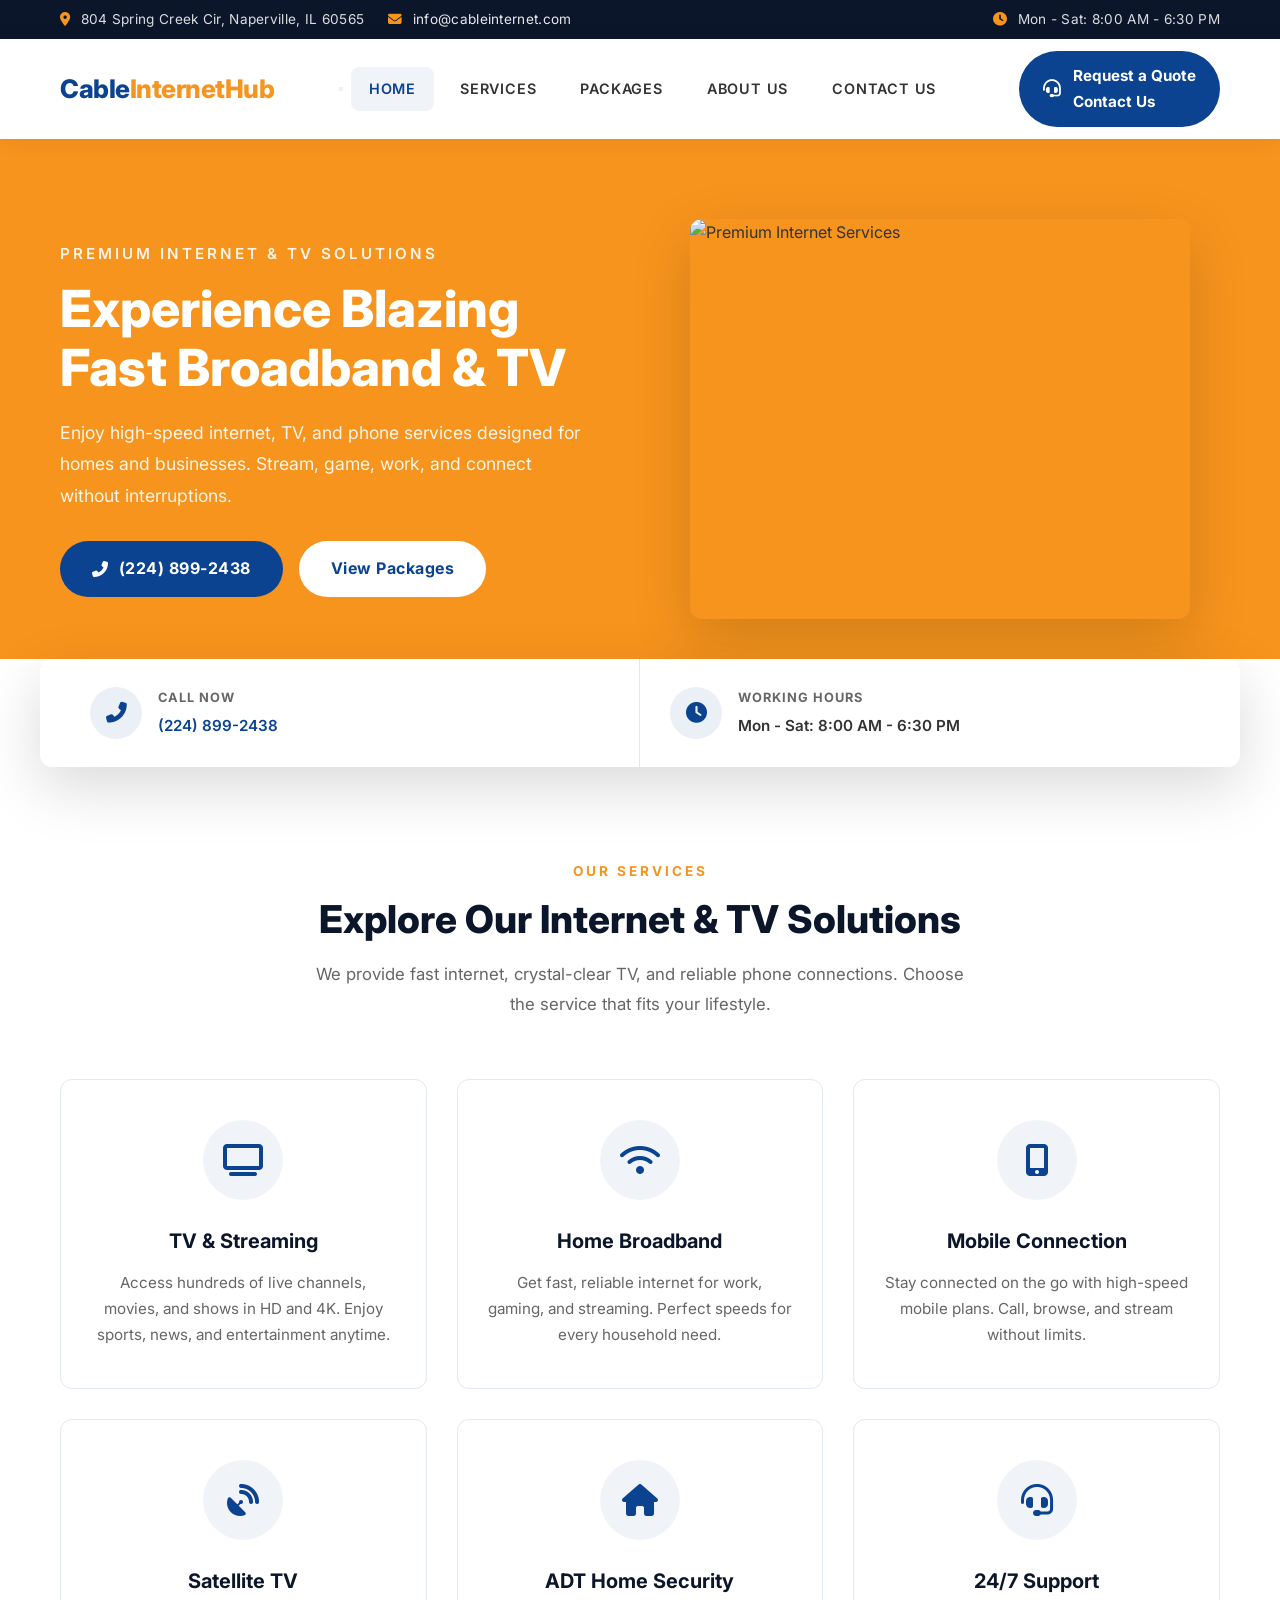
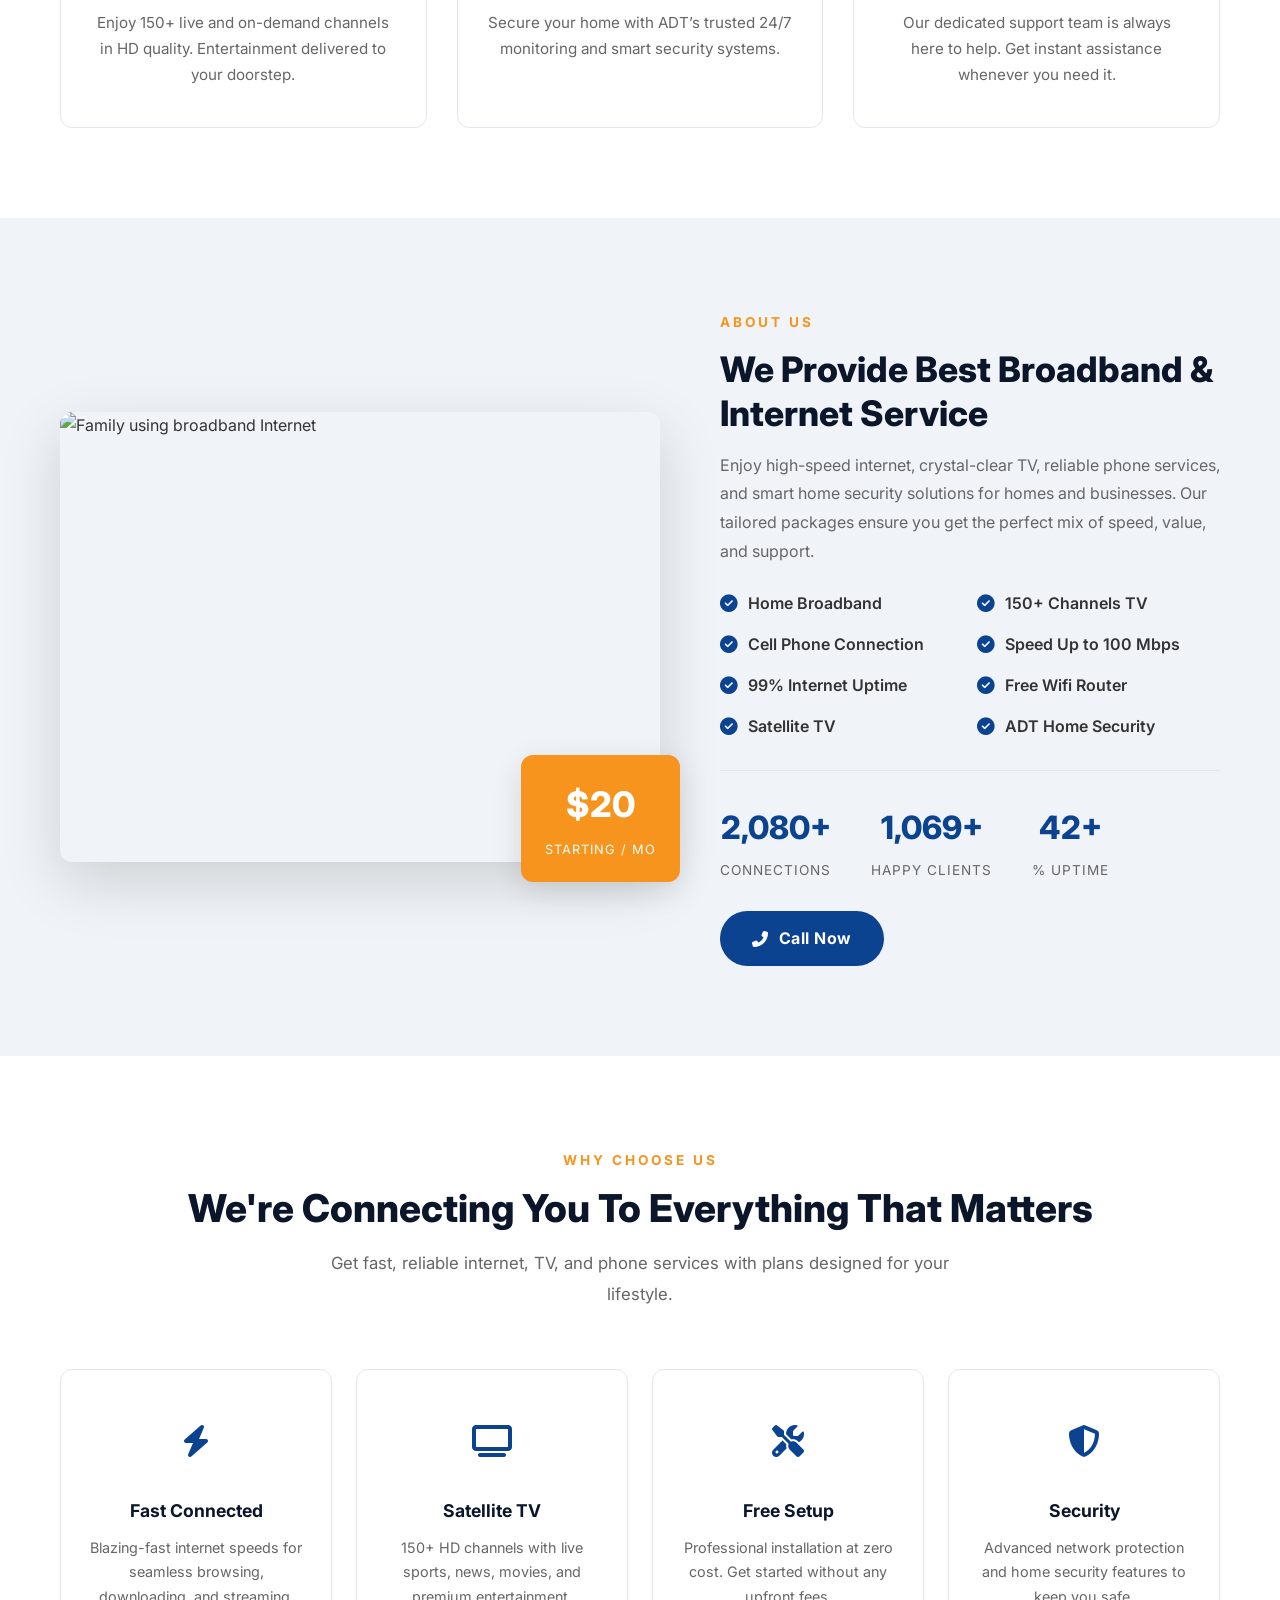
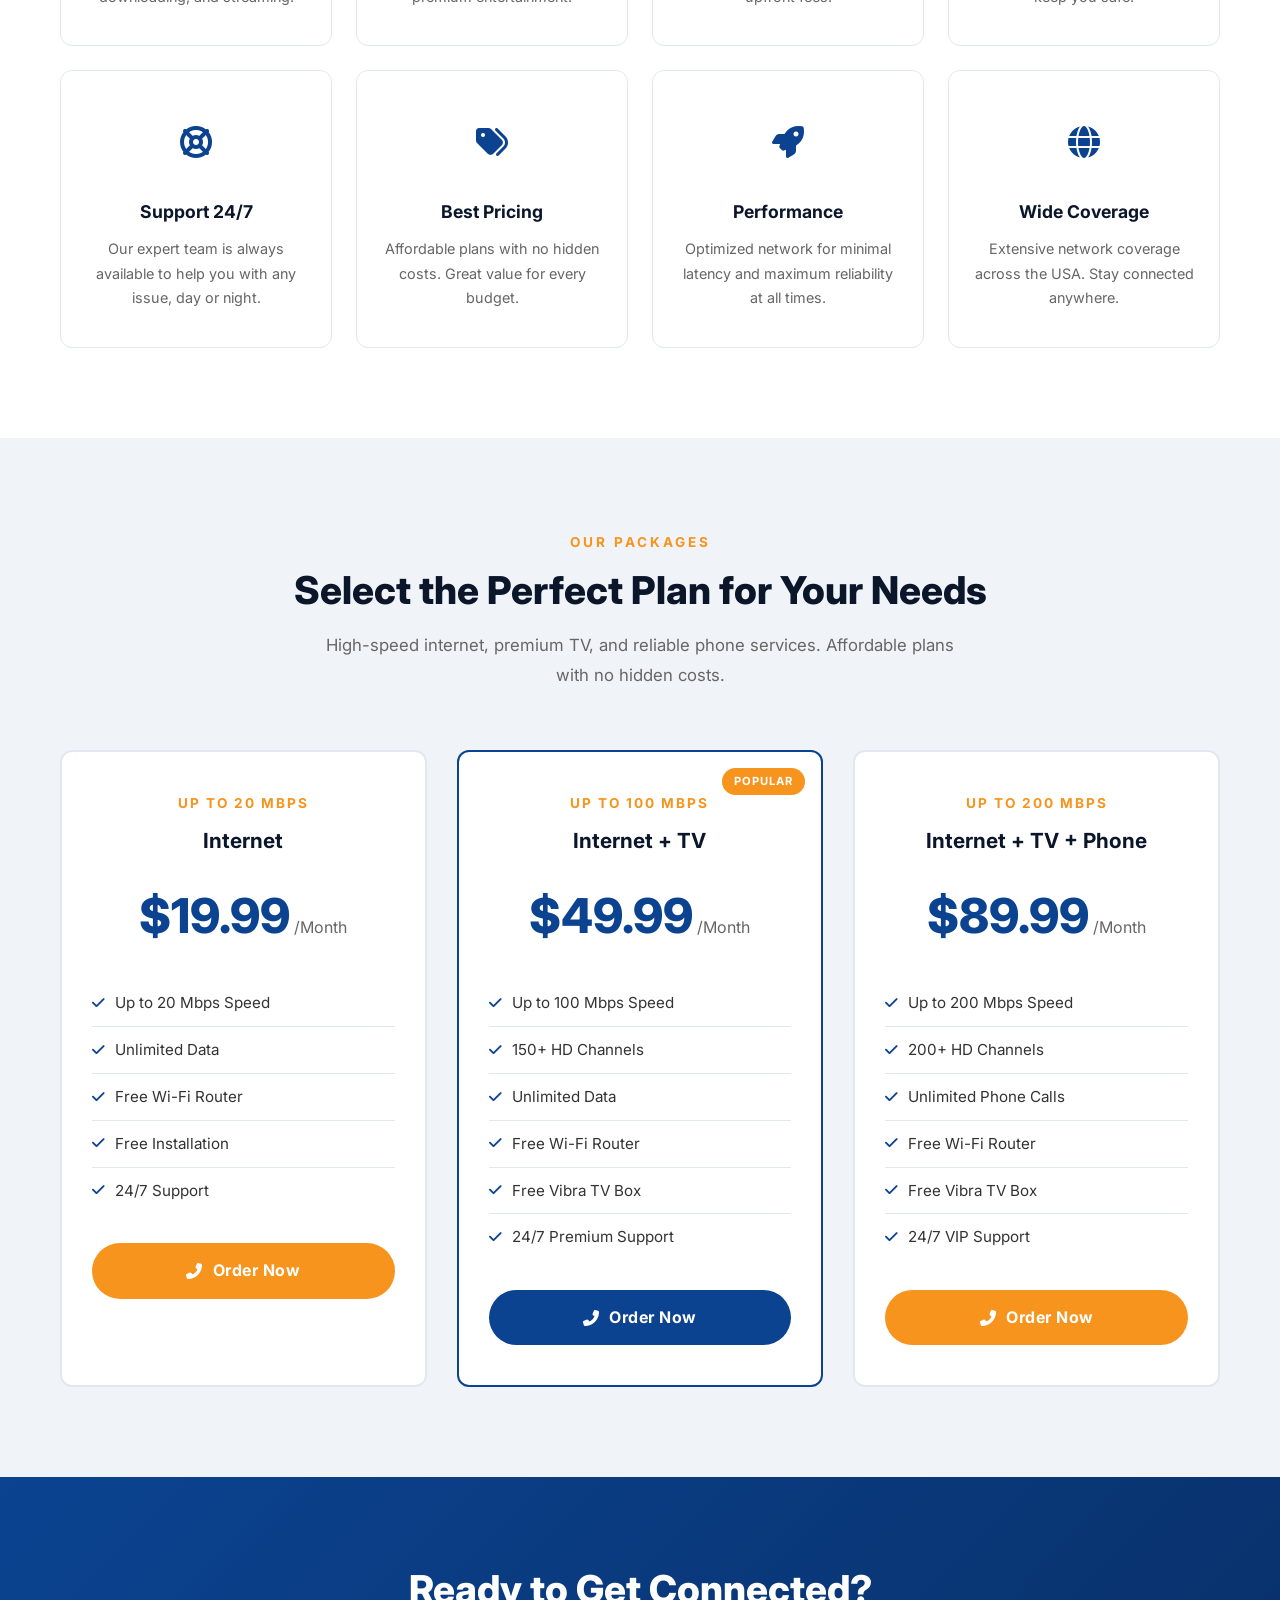
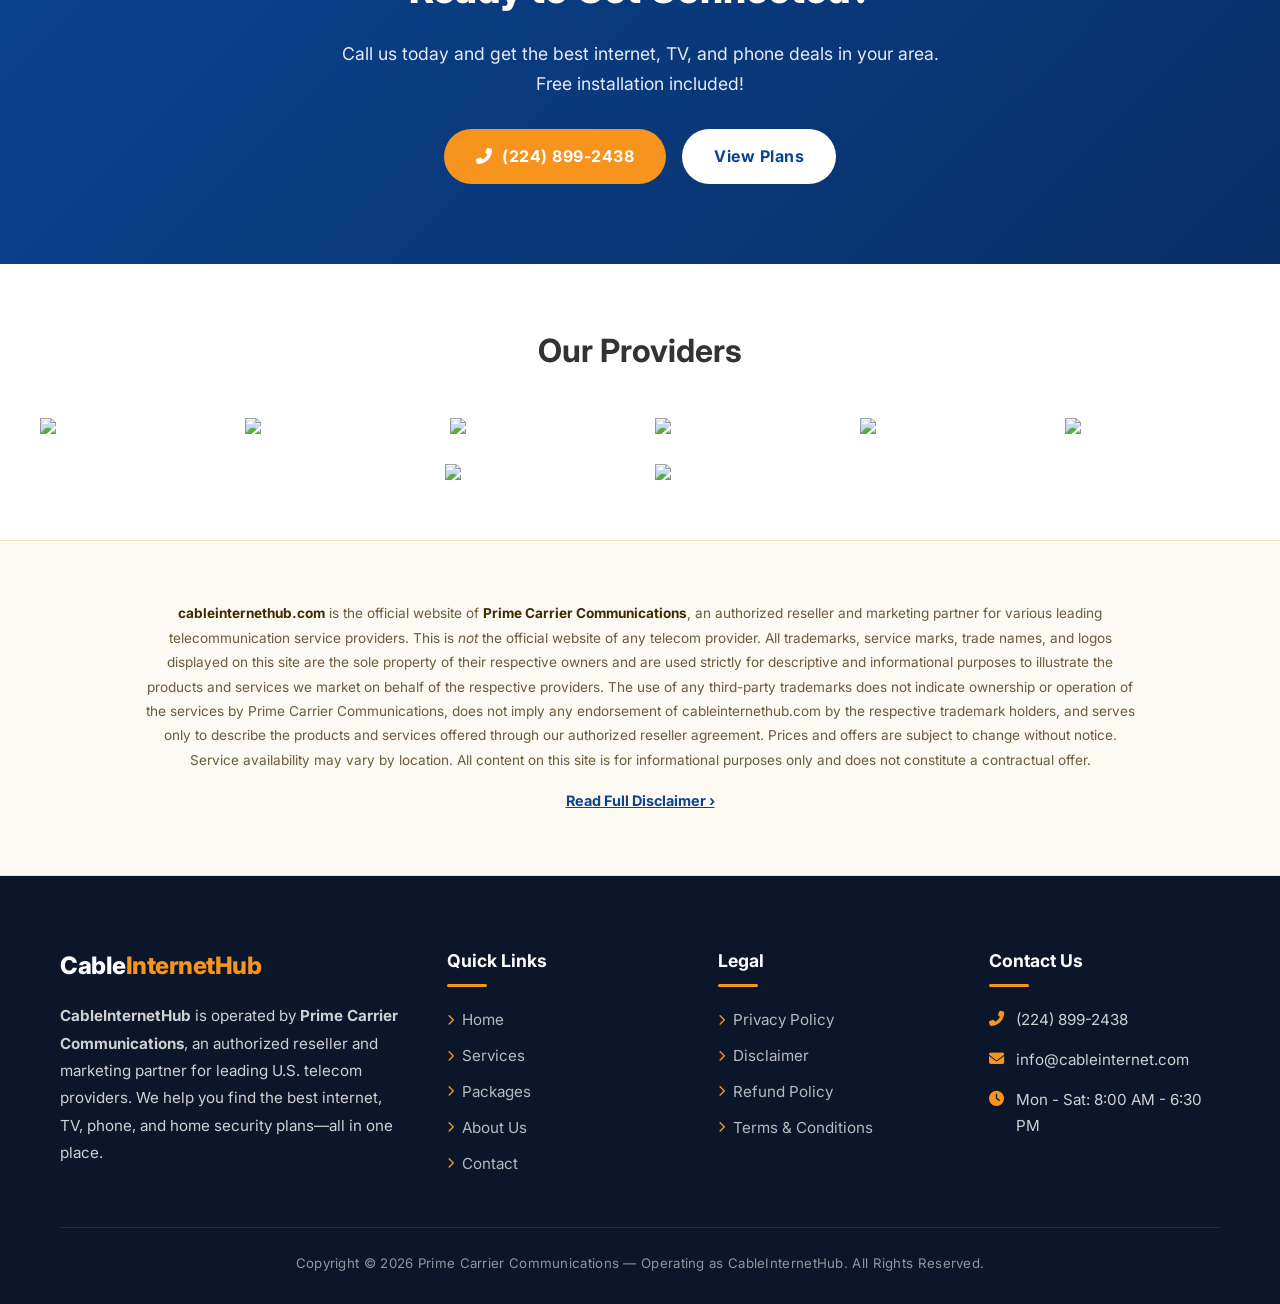
==== index.html @ d8268ae3 "fix: Corrected "Primar Carrier Communications" to "Prime Carrier Communications" throughout the page" ====
<!DOCTYPE html>
<html lang="en">

<head>
    <meta charset="UTF-8">
    <meta name="viewport" content="width=device-width, initial-scale=1.0">
    <title>CableInternetHub | High-Speed Internet, TV & Phone Services</title>
    <meta name="description"
        content="Get premium high-speed internet, crystal-clear TV, and reliable phone services for homes and businesses. Plans starting at $19.99/mo.">
    <link rel="icon" href="https://cableinternetonline.com/wp-content/uploads/2025/08/cropped-site-icon-32x32.png"
        sizes="32x32">
    <link rel="preconnect" href="https://fonts.googleapis.com">
    <link rel="preconnect" href="https://fonts.gstatic.com" crossorigin>
    <link href="https://fonts.googleapis.com/css2?family=Inter:wght@400;500;600;700;800&display=swap" rel="stylesheet">
    <link rel="stylesheet" href="https://cdnjs.cloudflare.com/ajax/libs/font-awesome/6.5.1/css/all.min.css">
    <link rel="stylesheet" href="style.css">
</head>

<body>

    <!-- TOP BAR -->
    <div class="top-bar">
        <div class="container">
            <div class="top-bar-left">
                <span><i class="fas fa-map-marker-alt"></i> 804 Spring Creek Cir, Naperville, IL 60565</span>
                <a href="mailto:info@cableinternet.com"><i class="fas fa-envelope"></i>
                    info@cableinternet.com</a>
            </div>
            <div class="top-bar-right">
                <span><i class="fas fa-clock"></i> Mon - Sat: 8:00 AM - 6:30 PM</span>
            </div>
        </div>
    </div>

    <!-- HEADER -->
    <header class="header" id="top">
        <div class="container">
            <a href="index.html" class="logo">
                Cable<span>InternetHub</span>
            </a>
            <nav class="nav-menu" id="navMenu">
                <button class="nav-close" aria-label="Close menu"></button>
                <a href="index.html" class="active">Home</a>
                <a href="#services">Services</a>
                <a href="#packages">Packages</a>
                <a href="#about">About Us</a>
                <a href="#get-connected">Contact Us</a>
            </nav>
            <a href="index.html#get-connected" class="header-cta">
                <i class="fas fa-headset"></i>
                <span>Request a Quote<br><strong>Contact Us</strong></span>
            </a>
            <button class="hamburger" aria-label="Open menu"><i class="fas fa-bars"></i></button>
        </div>
    </header>

    <!-- HERO SECTION -->
    <section class="hero">
        <div class="hero-slides">
            <div class="hero-slide"
                style="background-image: url('https://images.unsplash.com/photo-1544197150-b99a580bb7a8?q=80&w=2070&auto=format&fit=crop');">
            </div>
            <div class="hero-slide"
                style="background-image: url('https://images.unsplash.com/photo-1593339657370-262cd99a1be8?q=80&w=2032&auto=format&fit=crop');">
            </div>
            <div class="hero-slide"
                style="background-image: url('https://images.unsplash.com/photo-1451187580459-43490279c0fa?q=80&w=2072&auto=format&fit=crop');">
            </div>
        </div>
        <div class="hero-overlay"></div>
        <div class="container">
            <div class="hero-content">
                <h5>Premium Internet & TV Solutions</h5>
                <h1>Experience Blazing Fast Broadband & TV</h1>
                <p>Enjoy high-speed internet, TV, and phone services designed for homes and businesses. Stream, game,
                    work, and connect without interruptions.</p>
                <div style="display: flex; gap: 16px; flex-wrap: wrap;">
                    <a href="tel:+1-224-899-2438" class="btn btn-primary"><i class="fas fa-phone-alt"></i>
                        (224) 899-2438</a>
                    <a href="#packages" class="btn btn-white">View Packages</a>
                </div>
            </div>
            <div class="hero-image">
                <img src="https://www.ibef.org/assets/images/Telecom-Industry-2.jpg" alt="Premium Internet Services"
                    width="500" height="400" loading="eager">
            </div>
        </div>
    </section>

    <!-- INFO BAR -->
    <section class="info-bar" id="contact">
        <div class="container">
            <div class="info-item fade-up">
                <div class="info-icon"><i class="fas fa-phone-alt"></i></div>
                <div class="info-text">
                    <h4>Call Now</h4>
                    <p><a href="tel:+1-224-899-2438">(224) 899-2438</a></p>
                </div>
            </div>
            <div class="info-item fade-up">
                <div class="info-icon"><i class="fas fa-clock"></i></div>
                <div class="info-text">
                    <h4>Working Hours</h4>
                    <p>Mon - Sat: 8:00 AM - 6:30 PM</p>
                </div>
            </div>
            <!-- <div class="info-item fade-up">
                <div class="info-icon"><i class="fas fa-envelope"></i></div>
                <div class="info-text">
                    <h4>Email Us</h4>
                    <p><a href="mailto:info@cableinternet.com">info@cableinternet.com</a></p>
                </div>
            </div> -->

        </div>
    </section>

    <!-- SERVICES -->
    <section class="section" id="services">
        <div class="container">
            <div class="section-header fade-up">
                <span class="section-label">Our Services</span>
                <h2 class="section-title">Explore Our Internet & TV Solutions</h2>
                <p class="section-desc">We provide fast internet, crystal-clear TV, and reliable phone connections.
                    Choose the service that fits your lifestyle.</p>
            </div>
            <div class="services-grid">
                <div class="service-card fade-up">
                    <div class="service-icon"><i class="fas fa-tv"></i></div>
                    <h3>TV & Streaming</h3>
                    <p>Access hundreds of live channels, movies, and shows in HD and 4K. Enjoy sports, news, and
                        entertainment anytime.</p>
                </div>
                <div class="service-card fade-up">
                    <div class="service-icon"><i class="fas fa-wifi"></i></div>
                    <h3>Home Broadband</h3>
                    <p>Get fast, reliable internet for work, gaming, and streaming. Perfect speeds for every household
                        need.</p>
                </div>
                <div class="service-card fade-up">
                    <div class="service-icon"><i class="fas fa-mobile-alt"></i></div>
                    <h3>Mobile Connection</h3>
                    <p>Stay connected on the go with high-speed mobile plans. Call, browse, and stream without limits.
                    </p>
                </div>
                <div class="service-card fade-up">
                    <div class="service-icon"><i class="fas fa-satellite-dish"></i></div>
                    <h3>Satellite TV</h3>
                    <p>Enjoy 150+ live and on-demand channels in HD quality. Entertainment delivered to your doorstep.
                    </p>
                </div>
                <div class="service-card fade-up">
                    <div class="service-icon"><i class="fa-solid fa-house"></i></div>
                    <h3>ADT Home Security</h3>
                    <p>Secure your home with ADT’s trusted 24/7 monitoring and smart security systems.</p>
                </div>
                <div class="service-card fade-up">
                    <div class="service-icon"><i class="fas fa-headset"></i></div>
                    <h3>24/7 Support</h3>
                    <p>Our dedicated support team is always here to help. Get instant assistance whenever you need it.
                    </p>
                </div>
            </div>
        </div>
    </section>

    <!-- ABOUT -->
    <section class="section section-light" id="about">
        <div class="container">
            <div class="about-grid">
                <div class="about-image fade-up">
                    <img src="https://images.unsplash.com/photo-1526628953301-3e589a6a8b74?q=80&w=800&auto=format&fit=crop"
                        alt="Family using broadband Internet" loading="lazy" width="600" height="450">
                    <div class="about-badge">
                        <span class="num">$20</span>
                        <span class="label">Starting / mo</span>
                    </div>
                </div>
                <div class="about-content fade-up">
                    <span class="section-label">About Us</span>
                    <h2 class="section-title">We Provide Best Broadband & Internet Service</h2>
                    <p>
                        Enjoy high-speed internet, crystal-clear TV, reliable phone services, and smart home security
                        solutions for homes and businesses.
                        Our tailored packages ensure you get the perfect mix of speed, value, and support.
                    </p>

                    <div class="about-features">
                        <div class="about-feature"><i class="fas fa-check-circle"></i> Home Broadband</div>
                        <div class="about-feature"><i class="fas fa-check-circle"></i> 150+ Channels TV</div>
                        <div class="about-feature"><i class="fas fa-check-circle"></i> Cell Phone Connection</div>
                        <div class="about-feature"><i class="fas fa-check-circle"></i> Speed Up to 100 Mbps</div>
                        <div class="about-feature"><i class="fas fa-check-circle"></i> 99% Internet Uptime</div>
                        <div class="about-feature"><i class="fas fa-check-circle"></i> Free Wifi Router</div>
                        <div class="about-feature"><i class="fas fa-check-circle"></i> Satellite TV</div>
                        <div class="about-feature"><i class="fas fa-check-circle"></i> ADT Home Security</div>
                    </div>

                    <div class="about-stats">
                        <div class="stat-item">
                            <span class="stat-num" data-target="5000">0</span>
                            <span class="stat-label">Connections</span>
                        </div>
                        <div class="stat-item">
                            <span class="stat-num" data-target="2569">0</span>
                            <span class="stat-label">Happy Clients</span>
                        </div>
                        <div class="stat-item">
                            <span class="stat-num" data-target="99">0</span>
                            <span class="stat-label">% Uptime</span>
                        </div>
                    </div>

                    <a href="tel:+1-224-899-2438" class="btn btn-primary" style="margin-top: 28px;">
                        <i class="fas fa-phone-alt"></i> Call Now
                    </a>
                </div>
            </div>
        </div>
    </section>

    <!-- WHY CHOOSE US -->
    <section class="section">
        <div class="container">
            <div class="section-header fade-up">
                <span class="section-label">Why Choose Us</span>
                <h2 class="section-title">We're Connecting You To Everything That Matters</h2>
                <p class="section-desc">Get fast, reliable internet, TV, and phone services with plans designed for your
                    lifestyle.</p>
            </div>
            <div class="why-grid">
                <div class="why-card fade-up">
                    <div class="why-icon"><i class="fas fa-bolt"></i></div>
                    <h4>Fast Connected</h4>
                    <p>Blazing-fast internet speeds for seamless browsing, downloading, and streaming.</p>
                </div>
                <div class="why-card fade-up">
                    <div class="why-icon"><i class="fas fa-tv"></i></div>
                    <h4>Satellite TV</h4>
                    <p>150+ HD channels with live sports, news, movies, and premium entertainment.</p>
                </div>
                <div class="why-card fade-up">
                    <div class="why-icon"><i class="fas fa-tools"></i></div>
                    <h4>Free Setup</h4>
                    <p>Professional installation at zero cost. Get started without any upfront fees.</p>
                </div>
                <div class="why-card fade-up">
                    <div class="why-icon"><i class="fas fa-shield-alt"></i></div>
                    <h4>Security</h4>
                    <p>Advanced network protection and home security features to keep you safe.</p>
                </div>
                <div class="why-card fade-up">
                    <div class="why-icon"><i class="fas fa-life-ring"></i></div>
                    <h4>Support 24/7</h4>
                    <p>Our expert team is always available to help you with any issue, day or night.</p>
                </div>
                <div class="why-card fade-up">
                    <div class="why-icon"><i class="fas fa-tags"></i></div>
                    <h4>Best Pricing</h4>
                    <p>Affordable plans with no hidden costs. Great value for every budget.</p>
                </div>
                <div class="why-card fade-up">
                    <div class="why-icon"><i class="fas fa-rocket"></i></div>
                    <h4>Performance</h4>
                    <p>Optimized network for minimal latency and maximum reliability at all times.</p>
                </div>
                <div class="why-card fade-up">
                    <div class="why-icon"><i class="fas fa-globe"></i></div>
                    <h4>Wide Coverage</h4>
                    <p>Extensive network coverage across the USA. Stay connected anywhere.</p>
                </div>
            </div>
        </div>
    </section>

    <!-- PACKAGES -->
    <section class="section section-light" id="packages">
        <div class="container">
            <div class="section-header fade-up">
                <span class="section-label">Our Packages</span>
                <h2 class="section-title">Select the Perfect Plan for Your Needs</h2>
                <p class="section-desc">High-speed internet, premium TV, and reliable phone services. Affordable plans
                    with no hidden costs.</p>
            </div>
            <div class="packages-grid">
                <!-- Plan 1 -->
                <div class="package-card fade-up">
                    <div class="package-speed">Up To 20 Mbps</div>
                    <h3 class="package-name">Internet</h3>
                    <div class="package-price">
                        <span class="amount">$19.99</span>
                        <span class="period">/Month</span>
                    </div>
                    <ul class="package-features">
                        <li><i class="fas fa-check"></i> Up to 20 Mbps Speed</li>
                        <li><i class="fas fa-check"></i> Unlimited Data</li>
                        <li><i class="fas fa-check"></i> Free Wi-Fi Router</li>
                        <li><i class="fas fa-check"></i> Free Installation</li>
                        <li><i class="fas fa-check"></i> 24/7 Support</li>
                    </ul>
                    <a href="tel:+1-224-899-2438" class="btn btn-accent" style="width: 100%; justify-content: center;">
                        <i class="fas fa-phone-alt"></i> Order Now
                    </a>
                </div>
                <!-- Plan 2 -->
                <div class="package-card featured fade-up">
                    <div class="package-speed">Up To 100 Mbps</div>
                    <h3 class="package-name">Internet + TV</h3>
                    <div class="package-price">
                        <span class="amount">$49.99</span>
                        <span class="period">/Month</span>
                    </div>
                    <ul class="package-features">
                        <li><i class="fas fa-check"></i> Up to 100 Mbps Speed</li>
                        <li><i class="fas fa-check"></i> 150+ HD Channels</li>
                        <li><i class="fas fa-check"></i> Unlimited Data</li>
                        <li><i class="fas fa-check"></i> Free Wi-Fi Router</li>
                        <li><i class="fas fa-check"></i> Free Vibra TV Box</li>
                        <li><i class="fas fa-check"></i> 24/7 Premium Support</li>
                    </ul>
                    <a href="tel:+1-224-899-2438" class="btn btn-primary" style="width: 100%; justify-content: center;">
                        <i class="fas fa-phone-alt"></i> Order Now
                    </a>
                </div>
                <!-- Plan 3 -->
                <div class="package-card fade-up">
                    <div class="package-speed">Up To 200 Mbps</div>
                    <h3 class="package-name">Internet + TV + Phone</h3>
                    <div class="package-price">
                        <span class="amount">$89.99</span>
                        <span class="period">/Month</span>
                    </div>
                    <ul class="package-features">
                        <li><i class="fas fa-check"></i> Up to 200 Mbps Speed</li>
                        <li><i class="fas fa-check"></i> 200+ HD Channels</li>
                        <li><i class="fas fa-check"></i> Unlimited Phone Calls</li>
                        <li><i class="fas fa-check"></i> Free Wi-Fi Router</li>
                        <li><i class="fas fa-check"></i> Free Vibra TV Box</li>
                        <li><i class="fas fa-check"></i> 24/7 VIP Support</li>
                    </ul>
                    <a href="tel:+1-224-899-2438" class="btn btn-accent" style="width: 100%; justify-content: center;">
                        <i class="fas fa-phone-alt"></i> Order Now
                    </a>
                </div>
            </div>
        </div>
    </section>

    <!-- CTA SECTION -->
    <section class="cta-section" id="get-connected">
        <div class="container fade-up">
            <h2>Ready to Get Connected?</h2>
            <p>Call us today and get the best internet, TV, and phone deals in your area. Free installation included!
            </p>
            <div class="cta-buttons">
                <a href="tel:+1-224-899-2438" class="btn btn-accent"><i class="fas fa-phone-alt"></i>
                    (224) 899-2438</a>
                <a href="#packages" class="btn btn-white">View Plans</a>
            </div>
        </div>
    </section>


    <section style="padding:60px 20px; width:100%;">
        <div style="max-width:1200px; margin:auto;">

            <div style="text-align:center; margin-bottom:40px;">
                <h2 style="margin:0; font-size:32px;">Our Providers</h2>
            </div>

            <div style="display:flex; flex-wrap:wrap; justify-content:center; align-items:center; gap:30px;">

                <div style="flex:1 1 150px; max-width:180px; text-align:center;">
                    <img src="https://www.theprimecarrier.com/images/visat_partner.jpg"
                        style="width:100%; max-width:150px; height:auto;">
                </div>

                <div style="flex:1 1 150px; max-width:180px; text-align:center;">
                    <img src="https://www.theprimecarrier.com/images/optimum_partner.jpg"
                        style="width:100%; max-width:150px; height:auto;">
                </div>

                <div style="flex:1 1 150px; max-width:180px; text-align:center;">
                    <img src="https://www.theprimecarrier.com/images/kinetic_partner.jpg"
                        style="width:100%; max-width:150px; height:auto;">
                </div>

                <div style="flex:1 1 150px; max-width:180px; text-align:center;">
                    <img src="https://www.theprimecarrier.com/images/earthlink_partner.jpg"
                        style="width:100%; max-width:150px; height:auto;">
                </div>

                <div style="flex:1 1 150px; max-width:180px; text-align:center;">
                    <img src="https://www.theprimecarrier.com/images/frontier_partner.jpg"
                        style="width:100%; max-width:150px; height:auto;">
                </div>

                <div style="flex:1 1 150px; max-width:180px; text-align:center;">
                    <img src="https://mir-s3-cdn-cf.behance.net/project_modules/max_632_webp/e3ef3b44491873.56077882b0553.png"
                        style="width:100%; max-width:150px; height:auto;">
                </div>

                <div style="flex:1 1 150px; max-width:180px; text-align:center;">
                    <img src="https://1000logos.net/wp-content/uploads/2022/01/ADT-Logo-1989.png"
                        style="width:100%; max-width:150px; height:auto;">
                </div>


                <div style="flex:1 1 150px; max-width:180px; text-align:center;">
                    <img src="https://encrypted-tbn0.gstatic.com/images?q=tbn:ANd9GcRmjsoM90NIu3aMnFNNSZFedznHPFcUA6GlXQ&s"
                        style="width:100%; max-width:150px; height:auto;">
                </div>

            </div>

        </div>
    </section>

    <!-- SITE DISCLAIMER -->
    <section class="site-disclaimer">
        <div class="container fade-up">
            <div class="disclaimer-inner">
                <p>
                    <strong>cableinternethub.com</strong> is the official website of <strong>Prime Carrier Communications</strong>, an authorized reseller and marketing partner for various leading telecommunication service providers. This is <em>not</em> the official website of any telecom provider. All trademarks, service marks, trade names, and logos displayed on this site are the sole property of their respective owners and are used strictly for descriptive and informational purposes to illustrate the products and services we market on behalf of the respective providers. The use of any third-party trademarks does not indicate ownership or operation of the services by Prime Carrier Communications, does not imply any endorsement of cableinternethub.com by the respective trademark holders, and serves only to describe the products and services offered through our authorized reseller agreement. Prices and offers are subject to change without notice. Service availability may vary by location. All content on this site is for informational purposes only and does not constitute a contractual offer.
                </p>
                <div style="margin-top: 15px;">
                    <a href="disclaimer.html" class="disclaimer-link">Read Full Disclaimer &rsaquo;</a>
                </div>
            </div>
        </div>
    </section>

    <!-- FOOTER -->
    <footer class="footer">
        <div class="container">
            <div class="footer-grid">
                <div class="footer-about">
                    <a href="index.html" class="footer-logo">
                        Cable<span>InternetHub</span>
                    </a>
                    <p>
                        <strong>CableInternetHub</strong> is operated by <strong>Prime Carrier Communications</strong>,
                        an authorized reseller and marketing partner for leading U.S. telecom providers. We help you
                        find the best internet, TV, phone, and home security plans—all in one place.
                    </p>
                </div>
                <div>
                    <h4>Quick Links</h4>
                    <ul class="footer-links">
                        <li><a href="index.html"><i class="fas fa-chevron-right"></i> Home</a></li>
                        <li><a href="#services"><i class="fas fa-chevron-right"></i> Services</a></li>
                        <li><a href="#packages"><i class="fas fa-chevron-right"></i> Packages</a></li>
                        <li><a href="#about"><i class="fas fa-chevron-right"></i> About Us</a></li>
                        <li><a href="#contact"><i class="fas fa-chevron-right"></i> Contact</a></li>
                    </ul>
                </div>
                <div>
                    <h4>Legal</h4>
                    <ul class="footer-links">
                        <li><a href="privacy-policy.html"><i class="fas fa-chevron-right"></i> Privacy Policy</a></li>
                        <li><a href="disclaimer.html"><i class="fas fa-chevron-right"></i> Disclaimer</a></li>
                        <li><a href="refund-policy.html"><i class="fas fa-chevron-right"></i> Refund Policy</a></li>
                        <li><a href="terms-and-conditions.html"><i class="fas fa-chevron-right"></i> Terms &
                                Conditions</a></li>
                    </ul>
                </div>
                <div>
                    <h4>Contact Us</h4>
                    <ul class="footer-contact">
                        <li><i class="fas fa-phone-alt"></i> <a href="tel:+1-224-899-2438">(224) 899-2438</a></li>
                        <li><i class="fas fa-envelope"></i> <a
                                href="mailto:info@cableinternet.com">info@cableinternet.com</a></li>
                        <li><i class="fas fa-clock"></i> Mon - Sat: 8:00 AM - 6:30 PM</li>
                        <!-- <li><i class="fas fa-map-marker-alt"></i> 804 Spring Creek Cir, Naperville, IL 60565</li> -->
                    </ul>
                </div>
            </div>
            <div class="footer-bottom">
                <span class="footer-copy">Copyright &copy; 2026 Prime Carrier Communications &mdash; Operating as
                    CableInternetHub. All Rights Reserved.</span>
            </div>
        </div>
    </footer>

    <!-- SCROLL TO TOP -->
    <button class="scroll-top" aria-label="Scroll to top"><i class="fas fa-arrow-up"></i></button>

    <script src="script.js"></script>
</body>

</html>
---- style.css ----
/* ===== RESET & BASE ===== */
*,
*::before,
*::after {
    margin: 0;
    padding: 0;
    box-sizing: border-box;
}

:root {
    --primary: #0B4391;
    --primary-dark: #082f66;
    --accent: #F7941D;
    --accent-dark: #d97e0a;
    --dark: #0b162a;
    --text: #333;
    --text-light: #666;
    --light-bg: #f0f4f8;
    --white: #ffffff;
    --border: #e2e8f0;
    --shadow-sm: 0 2px 8px rgba(0, 0, 0, 0.08);
    --shadow-md: 0 8px 30px rgba(0, 0, 0, 0.12);
    --shadow-lg: 0 20px 60px rgba(0, 0, 0, 0.15);
    --radius: 12px;
    --radius-sm: 8px;
    --transition: all 0.3s cubic-bezier(0.4, 0, 0.2, 1);
}

html {
    scroll-behavior: smooth;
    font-size: 16px;
}

body {
    font-family: 'Inter', 'Segoe UI', system-ui, -apple-system, sans-serif;
    color: var(--text);
    line-height: 1.7;
    background: var(--white);
    overflow-x: hidden;
}

a {
    text-decoration: none;
    color: inherit;
    transition: var(--transition);
}

img {
    max-width: 100%;
    height: auto;
    display: block;
}

ul {
    list-style: none;
}

.container {
    max-width: 1200px;
    margin: 0 auto;
    padding: 0 20px;
}

/* ===== SITE DISCLAIMER SECTION ===== */
.site-disclaimer {
    padding: 60px 0;
    background: #fdfaf3;
    border-top: 1px solid #f1e4c9;
    border-bottom: 1px solid #f1e4c9;
}

.disclaimer-inner {
    max-width: 1000px;
    margin: 0 auto;
    text-align: center;
}

.disclaimer-inner p {
    font-size: 0.85rem;
    color: #6d5b3c;
    line-height: 1.8;
    margin-bottom: 0;
}

.disclaimer-inner strong {
    color: #3d2c00;
}

.disclaimer-link {
    color: var(--primary);
    font-weight: 700;
    text-decoration: underline;
    font-size: 0.9rem;
    transition: var(--transition);
}

.disclaimer-link:hover {
    color: var(--accent);
}

/* ===== TOP BAR ===== */
.top-bar {
    background: var(--dark);
    color: rgba(255, 255, 255, 0.85);
    font-size: 0.85rem;
    padding: 8px 0;
    letter-spacing: 0.3px;
}

.top-bar .container {
    display: flex;
    justify-content: space-between;
    align-items: center;
    flex-wrap: wrap;
    gap: 10px;
}

.top-bar-left,
.top-bar-right {
    display: flex;
    align-items: center;
    gap: 24px;
}

.top-bar a {
    color: rgba(255, 255, 255, 0.9);
}

.top-bar a:hover {
    color: var(--accent);
}

.top-bar i {
    margin-right: 6px;
    color: var(--accent);
}

/* ===== HEADER / NAVBAR ===== */
.header {
    background: var(--white);
    position: sticky;
    top: 0;
    z-index: 1000;
    box-shadow: 0 2px 20px rgba(0, 0, 0, 0.08);
    transition: var(--transition);
}

.header .container {
    display: flex;
    align-items: center;
    justify-content: space-between;
    padding-top: 12px;
    padding-bottom: 12px;
}

.logo {
    font-size: 1.6rem;
    font-weight: 800;
    color: var(--primary);
    letter-spacing: -0.5px;
    white-space: nowrap;
}

.logo span {
    color: var(--accent);
}

.logo img {
    height: 55px;
    width: auto;
    animation: none;
}

.nav-menu {
    display: flex;
    align-items: center;
    gap: 8px;
}

.nav-menu a {
    font-weight: 600;
    font-size: 0.9rem;
    color: var(--text);
    padding: 10px 18px;
    border-radius: var(--radius-sm);
    text-transform: uppercase;
    letter-spacing: 0.8px;
    transition: var(--transition);
}

.nav-menu a:hover,
.nav-menu a.active {
    color: var(--primary);
    background: rgba(11, 67, 145, 0.06);
}

.header-cta {
    display: flex;
    align-items: center;
    gap: 12px;
    background: var(--primary);
    color: var(--white);
    padding: 12px 24px;
    border-radius: 50px;
    font-weight: 700;
    font-size: 0.95rem;
    transition: var(--transition);
    white-space: nowrap;
}

.header-cta:hover {
    background: var(--primary-dark);
    transform: translateY(-2px);
    box-shadow: var(--shadow-md);
}

.header-cta i {
    font-size: 1.1rem;
}

.hamburger {
    display: none;
    background: none;
    border: none;
    font-size: 1.6rem;
    color: var(--primary);
    cursor: pointer;
    padding: 8px;
}

/* ===== HERO SECTION ===== */
.hero {
    position: relative;
    min-height: 560px;
    display: flex;
    align-items: center;
    overflow: hidden;
    background: var(--accent);
}

.hero-slides {
    position: absolute;
    inset: 0;
    z-index: 0;
}

.hero-slide {
    position: absolute;
    inset: 0;
    background-size: cover;
    background-position: center;
    opacity: 0;
    transition: opacity 1.2s ease-in-out;
}

.hero-slide.active {
    opacity: 1;
}

.hero-overlay {
    position: absolute;
    inset: 0;
    background: linear-gradient(135deg, rgba(247, 148, 29, 0.92) 0%, rgba(247, 148, 29, 0.75) 50%, rgba(247, 148, 29, 0.4) 100%);
    z-index: 1;
}

.hero .container {
    position: relative;
    z-index: 2;
    display: grid;
    grid-template-columns: 1fr 1fr;
    align-items: center;
    gap: 40px;
    padding-top: 60px;
    padding-bottom: 60px;
}

.hero-content h5 {
    font-size: 0.95rem;
    text-transform: uppercase;
    letter-spacing: 3px;
    color: var(--white);
    margin-bottom: 12px;
    font-weight: 600;
    opacity: 0.9;
}

.hero-content h1 {
    font-size: 3.2rem;
    font-weight: 800;
    color: var(--white);
    line-height: 1.15;
    margin-bottom: 20px;
}

.hero-content p {
    font-size: 1.1rem;
    color: rgba(255, 255, 255, 0.9);
    margin-bottom: 30px;
    max-width: 520px;
    line-height: 1.8;
}

.hero-image {
    display: flex;
    justify-content: center;
    align-items: center;
}

.hero-image img {
    max-height: 420px;
    border-radius: var(--radius);
    box-shadow: var(--shadow-lg);
    animation: none;
}

/* ===== BUTTONS ===== */
.btn {
    display: inline-flex;
    align-items: center;
    gap: 10px;
    padding: 14px 32px;
    border-radius: 50px;
    font-weight: 700;
    font-size: 1rem;
    transition: var(--transition);
    cursor: pointer;
    border: none;
    letter-spacing: 0.5px;
}

.btn-primary {
    background: var(--primary);
    color: var(--white);
}

.btn-primary:hover {
    background: var(--primary-dark);
    transform: translateY(-3px);
    box-shadow: 0 8px 25px rgba(11, 67, 145, 0.35);
}

.btn-white {
    background: var(--white);
    color: var(--primary);
}

.btn-white:hover {
    background: var(--light-bg);
    transform: translateY(-3px);
    box-shadow: var(--shadow-md);
}

.btn-accent {
    background: var(--accent);
    color: var(--white);
}

.btn-accent:hover {
    background: var(--accent-dark);
    transform: translateY(-3px);
    box-shadow: 0 8px 25px rgba(247, 148, 29, 0.35);
}

/* ===== INFO BAR ===== */
.info-bar {
    background: var(--white);
    padding: 0;
    position: relative;
    z-index: 5;
    margin-top: -40px;
}

.info-bar .container {
    display: grid;
    grid-template-columns: repeat(2, 1fr);
    gap: 0;
    background: var(--white);
    border-radius: var(--radius);
    box-shadow: var(--shadow-lg);
    overflow: hidden;
}

.info-item {
    display: flex;
    align-items: center;
    gap: 16px;
    padding: 28px 30px;
    border-right: 1px solid var(--border);
    transition: var(--transition);
}

.info-item:last-child {
    border-right: none;
}

.info-item:hover {
    background: var(--light-bg);
}

.info-icon {
    width: 52px;
    height: 52px;
    background: rgba(11, 67, 145, 0.08);
    border-radius: 50%;
    display: flex;
    align-items: center;
    justify-content: center;
    color: var(--primary);
    font-size: 1.3rem;
    flex-shrink: 0;
}

.info-text h4 {
    font-size: 0.8rem;
    text-transform: uppercase;
    letter-spacing: 1px;
    color: var(--text-light);
    margin-bottom: 4px;
}

.info-text p {
    font-size: 0.95rem;
    font-weight: 600;
    color: var(--text);
}

.info-text a {
    color: var(--primary);
}

.info-text a:hover {
    color: var(--accent);
}

/* ===== SECTION COMMONS ===== */
.section {
    padding: 90px 0;
}

.section-light {
    background: var(--light-bg);
}

.section-header {
    text-align: center;
    margin-bottom: 60px;
}

.section-label {
    display: inline-block;
    font-size: 0.85rem;
    font-weight: 700;
    text-transform: uppercase;
    letter-spacing: 3px;
    color: var(--accent);
    margin-bottom: 12px;
}

.section-title {
    font-size: 2.4rem;
    font-weight: 800;
    color: var(--dark);
    line-height: 1.25;
    margin-bottom: 16px;
}

.section-desc {
    font-size: 1.05rem;
    color: var(--text-light);
    max-width: 650px;
    margin: 0 auto;
    line-height: 1.8;
}

/* ===== SERVICES CARDS ===== */
.services-grid {
    display: grid;
    grid-template-columns: repeat(3, 1fr);
    gap: 30px;
}

.service-card {
    background: var(--white);
    border-radius: var(--radius);
    padding: 40px 30px;
    text-align: center;
    transition: var(--transition);
    border: 1px solid var(--border);
    position: relative;
    overflow: hidden;
}

.service-card::before {
    content: '';
    position: absolute;
    top: 0;
    left: 0;
    right: 0;
    height: 4px;
    background: var(--primary);
    transform: scaleX(0);
    transition: var(--transition);
}

.service-card:hover {
    transform: translateY(-8px);
    box-shadow: var(--shadow-lg);
    border-color: transparent;
}

.service-card:hover::before {
    transform: scaleX(1);
}

.service-icon {
    width: 80px;
    height: 80px;
    background: rgba(11, 67, 145, 0.06);
    border-radius: 50%;
    display: flex;
    align-items: center;
    justify-content: center;
    margin: 0 auto 24px;
    font-size: 2rem;
    color: var(--primary);
    transition: var(--transition);
}

.service-card:hover .service-icon {
    background: var(--primary);
    color: var(--white);
    transform: scale(1.1);
}

.service-card h3 {
    font-size: 1.25rem;
    font-weight: 700;
    margin-bottom: 12px;
    color: var(--dark);
}

.service-card p {
    font-size: 0.95rem;
    color: var(--text-light);
    line-height: 1.7;
}

/* ===== ABOUT SECTION ===== */
.about-grid {
    display: grid;
    grid-template-columns: 1fr 1fr;
    gap: 60px;
    align-items: center;
}

.about-image {
    position: relative;
}

.about-image img {
    border-radius: var(--radius);
    box-shadow: var(--shadow-lg);
    animation: none;
}

.about-badge {
    position: absolute;
    bottom: -20px;
    right: -20px;
    background: var(--accent);
    color: var(--white);
    padding: 20px 24px;
    border-radius: var(--radius);
    text-align: center;
    box-shadow: var(--shadow-md);
}

.about-badge .num {
    font-size: 2.2rem;
    font-weight: 800;
    display: block;
}

.about-badge .label {
    font-size: 0.8rem;
    text-transform: uppercase;
    letter-spacing: 1px;
}

.about-content .section-label {
    text-align: left;
}

.about-content .section-title {
    text-align: left;
    font-size: 2.2rem;
}

.about-content p {
    color: var(--text-light);
    margin-bottom: 24px;
    line-height: 1.8;
}

.about-features {
    display: grid;
    grid-template-columns: 1fr 1fr;
    gap: 14px;
    margin-bottom: 30px;
}

.about-feature {
    display: flex;
    align-items: center;
    gap: 10px;
    font-weight: 600;
    color: var(--text);
}

.about-feature i {
    color: var(--primary);
    font-size: 1.1rem;
}

.about-stats {
    display: flex;
    gap: 40px;
    margin-top: 30px;
    padding-top: 30px;
    border-top: 1px solid var(--border);
}

.stat-item {
    text-align: center;
}

.stat-num {
    font-size: 2rem;
    font-weight: 800;
    color: var(--primary);
    display: block;
}

.stat-label {
    font-size: 0.85rem;
    color: var(--text-light);
    text-transform: uppercase;
    letter-spacing: 1px;
}

/* ===== WHY CHOOSE US ===== */
.why-grid {
    display: grid;
    grid-template-columns: repeat(4, 1fr);
    gap: 24px;
}

.why-card {
    background: var(--white);
    border-radius: var(--radius);
    padding: 36px 24px;
    text-align: center;
    transition: var(--transition);
    border: 1px solid var(--border);
}

.why-card:hover {
    transform: translateY(-6px);
    box-shadow: var(--shadow-md);
    border-color: var(--primary);
}

.why-icon {
    width: 70px;
    height: 70px;
    margin: 0 auto 20px;
    display: flex;
    align-items: center;
    justify-content: center;
    font-size: 2rem;
    color: var(--primary);
}

.why-card h4 {
    font-size: 1.1rem;
    font-weight: 700;
    margin-bottom: 10px;
    color: var(--dark);
}

.why-card p {
    font-size: 0.9rem;
    color: var(--text-light);
    line-height: 1.7;
}

/* ===== PACKAGES / PRICING ===== */
.packages-grid {
    display: grid;
    grid-template-columns: repeat(3, 1fr);
    gap: 30px;
}

.package-card {
    background: var(--white);
    border-radius: var(--radius);
    padding: 40px 30px;
    text-align: center;
    transition: var(--transition);
    border: 2px solid var(--border);
    position: relative;
}

.package-card.featured {
    border-color: var(--primary);
    transform: scale(1.04);
}

.package-card.featured::after {
    content: 'POPULAR';
    position: absolute;
    top: 16px;
    right: 16px;
    background: var(--accent);
    color: var(--white);
    font-size: 0.7rem;
    font-weight: 700;
    padding: 4px 12px;
    border-radius: 50px;
    letter-spacing: 1px;
}

.package-card:hover {
    box-shadow: var(--shadow-lg);
    transform: translateY(-6px);
}

.package-card.featured:hover {
    transform: scale(1.04) translateY(-6px);
}

.package-speed {
    font-size: 0.85rem;
    color: var(--accent);
    font-weight: 700;
    text-transform: uppercase;
    letter-spacing: 2px;
    margin-bottom: 8px;
}

.package-name {
    font-size: 1.3rem;
    font-weight: 700;
    color: var(--dark);
    margin-bottom: 16px;
}

.package-price {
    margin-bottom: 24px;
}

.package-price .amount {
    font-size: 3rem;
    font-weight: 800;
    color: var(--primary);
}

.package-price .period {
    font-size: 1rem;
    color: var(--text-light);
}

.package-features {
    text-align: left;
    margin-bottom: 30px;
}

.package-features li {
    padding: 10px 0;
    border-bottom: 1px solid var(--border);
    display: flex;
    align-items: center;
    gap: 10px;
    color: var(--text);
    font-size: 0.95rem;
}

.package-features li:last-child {
    border-bottom: none;
}

.package-features i {
    color: var(--primary);
    font-size: 0.9rem;
}

/* ===== CTA SECTION ===== */
.cta-section {
    background: linear-gradient(135deg, var(--primary) 0%, var(--primary-dark) 100%);
    padding: 80px 0;
    text-align: center;
    color: var(--white);
}

.cta-section h2 {
    font-size: 2.4rem;
    font-weight: 800;
    margin-bottom: 16px;
}

.cta-section p {
    font-size: 1.1rem;
    opacity: 0.9;
    margin-bottom: 30px;
    max-width: 600px;
    margin-left: auto;
    margin-right: auto;
}

.cta-buttons {
    display: flex;
    justify-content: center;
    gap: 16px;
    flex-wrap: wrap;
}

/* ===== FOOTER ===== */
.footer {
    background: var(--dark);
    color: rgba(255, 255, 255, 0.8);
    padding: 70px 0 30px;
}

.footer-grid {
    display: grid;
    grid-template-columns: 1.5fr 1fr 1fr 1fr;
    gap: 40px;
    margin-bottom: 40px;
}

.footer-about p {
    line-height: 1.8;
    margin-top: 16px;
    font-size: 0.95rem;
}

.footer h4 {
    color: var(--white);
    font-size: 1.1rem;
    font-weight: 700;
    margin-bottom: 20px;
    position: relative;
    padding-bottom: 12px;
}

.footer h4::after {
    content: '';
    position: absolute;
    bottom: 0;
    left: 0;
    width: 40px;
    height: 3px;
    background: var(--accent);
    border-radius: 2px;
}

.footer-links li {
    margin-bottom: 10px;
}

.footer-links a {
    color: rgba(255, 255, 255, 0.7);
    font-size: 0.95rem;
    display: flex;
    align-items: center;
    gap: 8px;
    transition: var(--transition);
}

.footer-links a:hover {
    color: var(--accent);
    padding-left: 6px;
}

.footer-links i {
    font-size: 0.7rem;
    color: var(--accent);
}

.footer-contact li {
    display: flex;
    align-items: flex-start;
    gap: 12px;
    margin-bottom: 14px;
    font-size: 0.95rem;
}

.footer-contact i {
    color: var(--accent);
    margin-top: 4px;
}

.footer-bottom {
    border-top: 1px solid rgba(255, 255, 255, 0.1);
    padding-top: 24px;
    display: flex;
    flex-direction: column;
    align-items: center;
    gap: 16px;
    font-size: 0.85rem;
    text-align: center;
}

.footer-copy {
    font-size: 0.83rem;
    color: rgba(255,255,255,0.55);
    letter-spacing: 0.3px;
}

.footer-logo {
    font-size: 1.5rem;
    font-weight: 800;
    color: var(--white);
    letter-spacing: -0.5px;
}

.footer-logo span {
    color: var(--accent);
}

.footer-logo img {
    height: 45px;
    filter: brightness(10);
    animation: none;
}

/* ===== SCROLL TO TOP ===== */
.scroll-top {
    position: fixed;
    bottom: 30px;
    right: 30px;
    width: 50px;
    height: 50px;
    background: var(--primary);
    color: var(--white);
    border: none;
    border-radius: 50%;
    font-size: 1.2rem;
    cursor: pointer;
    opacity: 0;
    visibility: hidden;
    transition: var(--transition);
    z-index: 999;
    box-shadow: var(--shadow-md);
}

.scroll-top.visible {
    opacity: 1;
    visibility: visible;
}

.scroll-top:hover {
    background: var(--accent);
    transform: translateY(-4px);
}

/* ===== ANIMATIONS ===== */
.fade-up {
    opacity: 0;
    transform: translateY(40px);
    transition: all 0.7s cubic-bezier(0.4, 0, 0.2, 1);
}

.fade-up.visible {
    opacity: 1;
    transform: translateY(0);
}

/* ===== RESPONSIVE ===== */
@media (max-width: 1024px) {
    .hero .container {
        grid-template-columns: 1fr;
        text-align: center;
    }

    .hero-content h1 {
        font-size: 2.4rem;
    }

    .hero-content p {
        margin: 0 auto 30px;
    }

    .hero-image {
        display: none;
    }

    .services-grid {
        grid-template-columns: repeat(2, 1fr);
    }

    .why-grid {
        grid-template-columns: repeat(2, 1fr);
    }

    .about-grid {
        grid-template-columns: 1fr;
    }

    .about-image {
        order: -1;
    }

    .packages-grid {
        grid-template-columns: repeat(2, 1fr);
    }

    .footer-grid {
        grid-template-columns: repeat(2, 1fr);
    }
}

@media (max-width: 768px) {
    .top-bar {
        display: none;
    }

    .hamburger {
        display: block;
    }

    .nav-menu {
        display: none;
        position: fixed;
        top: 0;
        left: 0;
        right: 0;
        bottom: 0;
        background: var(--white);
        flex-direction: column;
        justify-content: center;
        align-items: center;
        z-index: 2000;
    }

    .nav-menu.open {
        display: flex;
    }

    .nav-menu a {
        font-size: 1.2rem;
        padding: 16px 30px;
    }

    .nav-close {
        position: absolute;
        top: 20px;
        right: 20px;
        background: none;
        border: none;
        font-size: 1.6rem;
        color: var(--text);
        cursor: pointer;
    }

    .header-cta {
        display: none;
    }

    .hero-content h1 {
        font-size: 2rem;
    }

    .info-bar .container {
        grid-template-columns: 1fr;
    }

    .info-item {
        border-right: none;
        border-bottom: 1px solid var(--border);
    }

    .info-item:last-child {
        border-bottom: none;
    }

    .services-grid,
    .why-grid,
    .packages-grid {
        grid-template-columns: 1fr;
    }

    .package-card.featured {
        transform: none;
    }

    .package-card.featured:hover {
        transform: translateY(-6px);
    }

    .section-title {
        font-size: 1.8rem;
    }

    .about-stats {
        flex-wrap: wrap;
        gap: 24px;
    }

    .footer-grid {
        grid-template-columns: 1fr;
    }

    .footer-bottom {
        flex-direction: column;
        text-align: center;
    }

    .cta-section h2 {
        font-size: 1.8rem;
    }
}

@media (max-width: 480px) {
    .hero {
        min-height: 440px;
    }

    .hero-content h1 {
        font-size: 1.7rem;
    }

    .about-features {
        grid-template-columns: 1fr;
    }
}
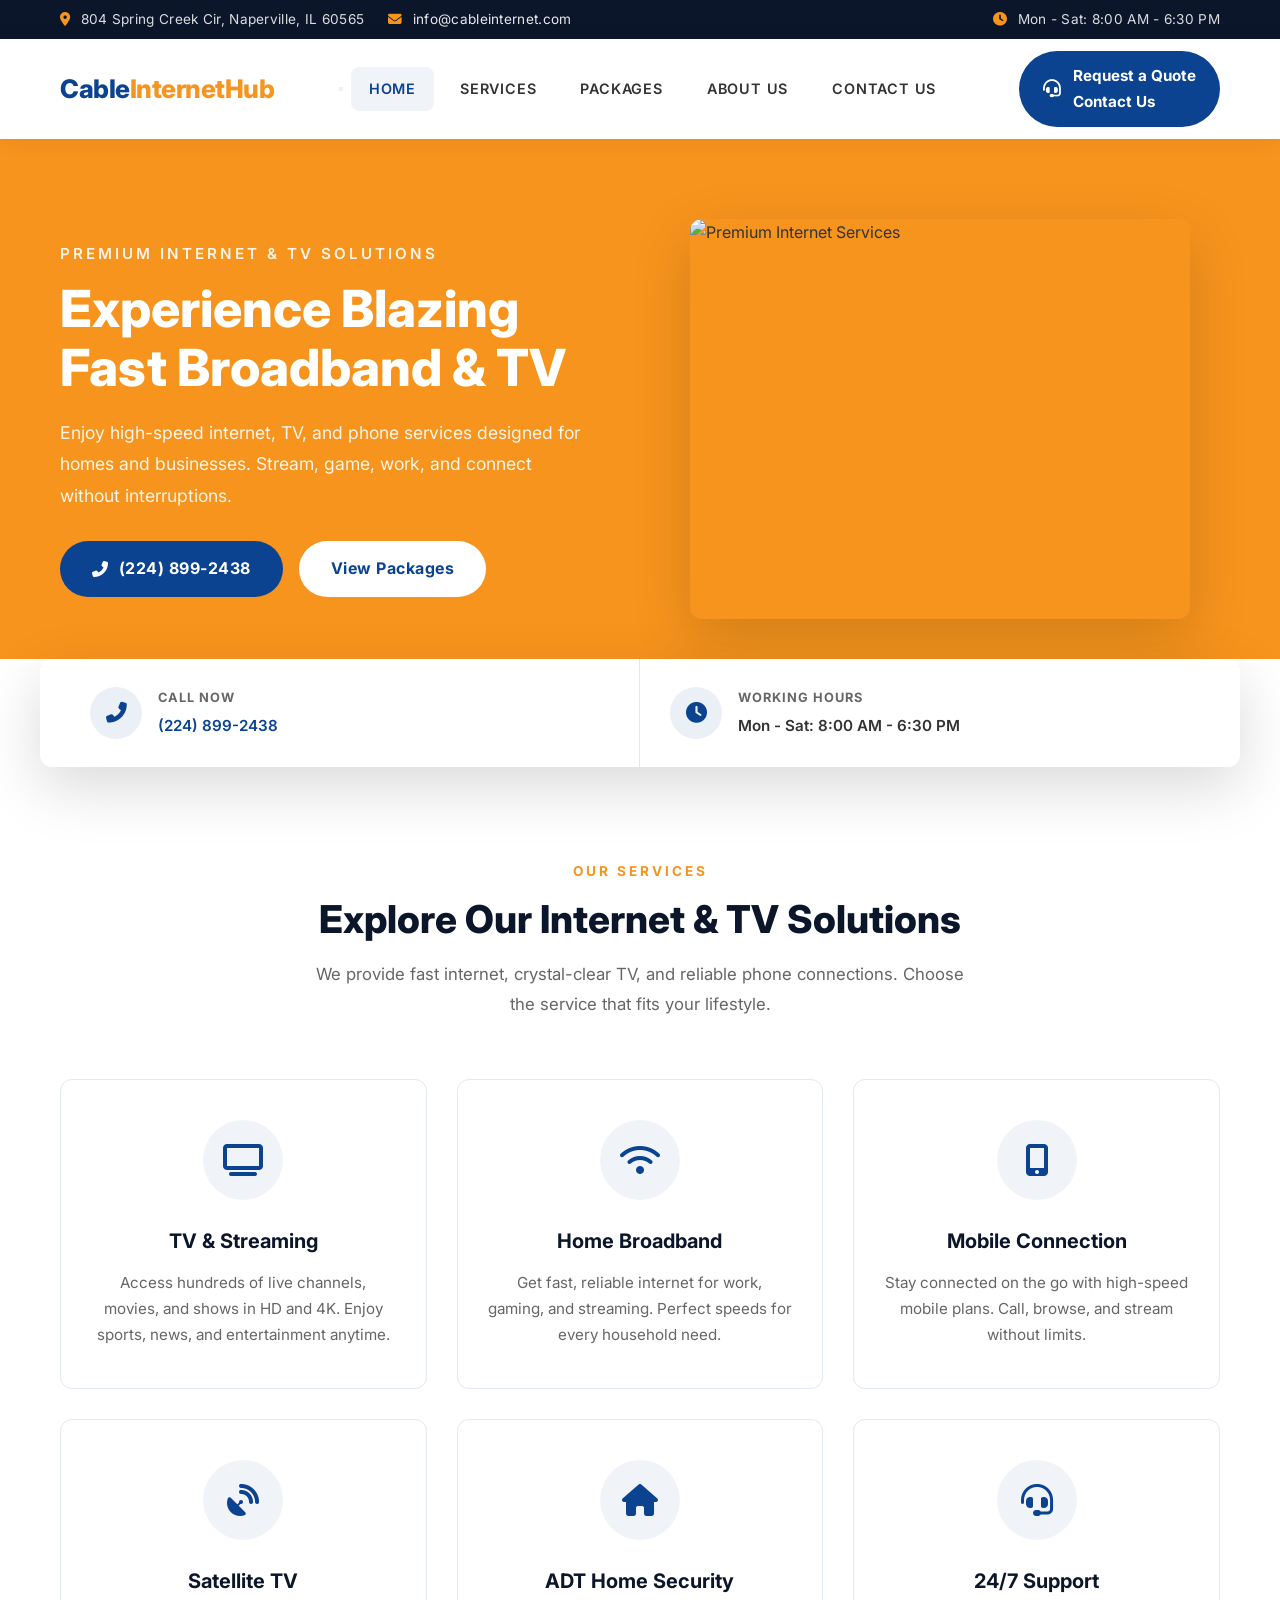
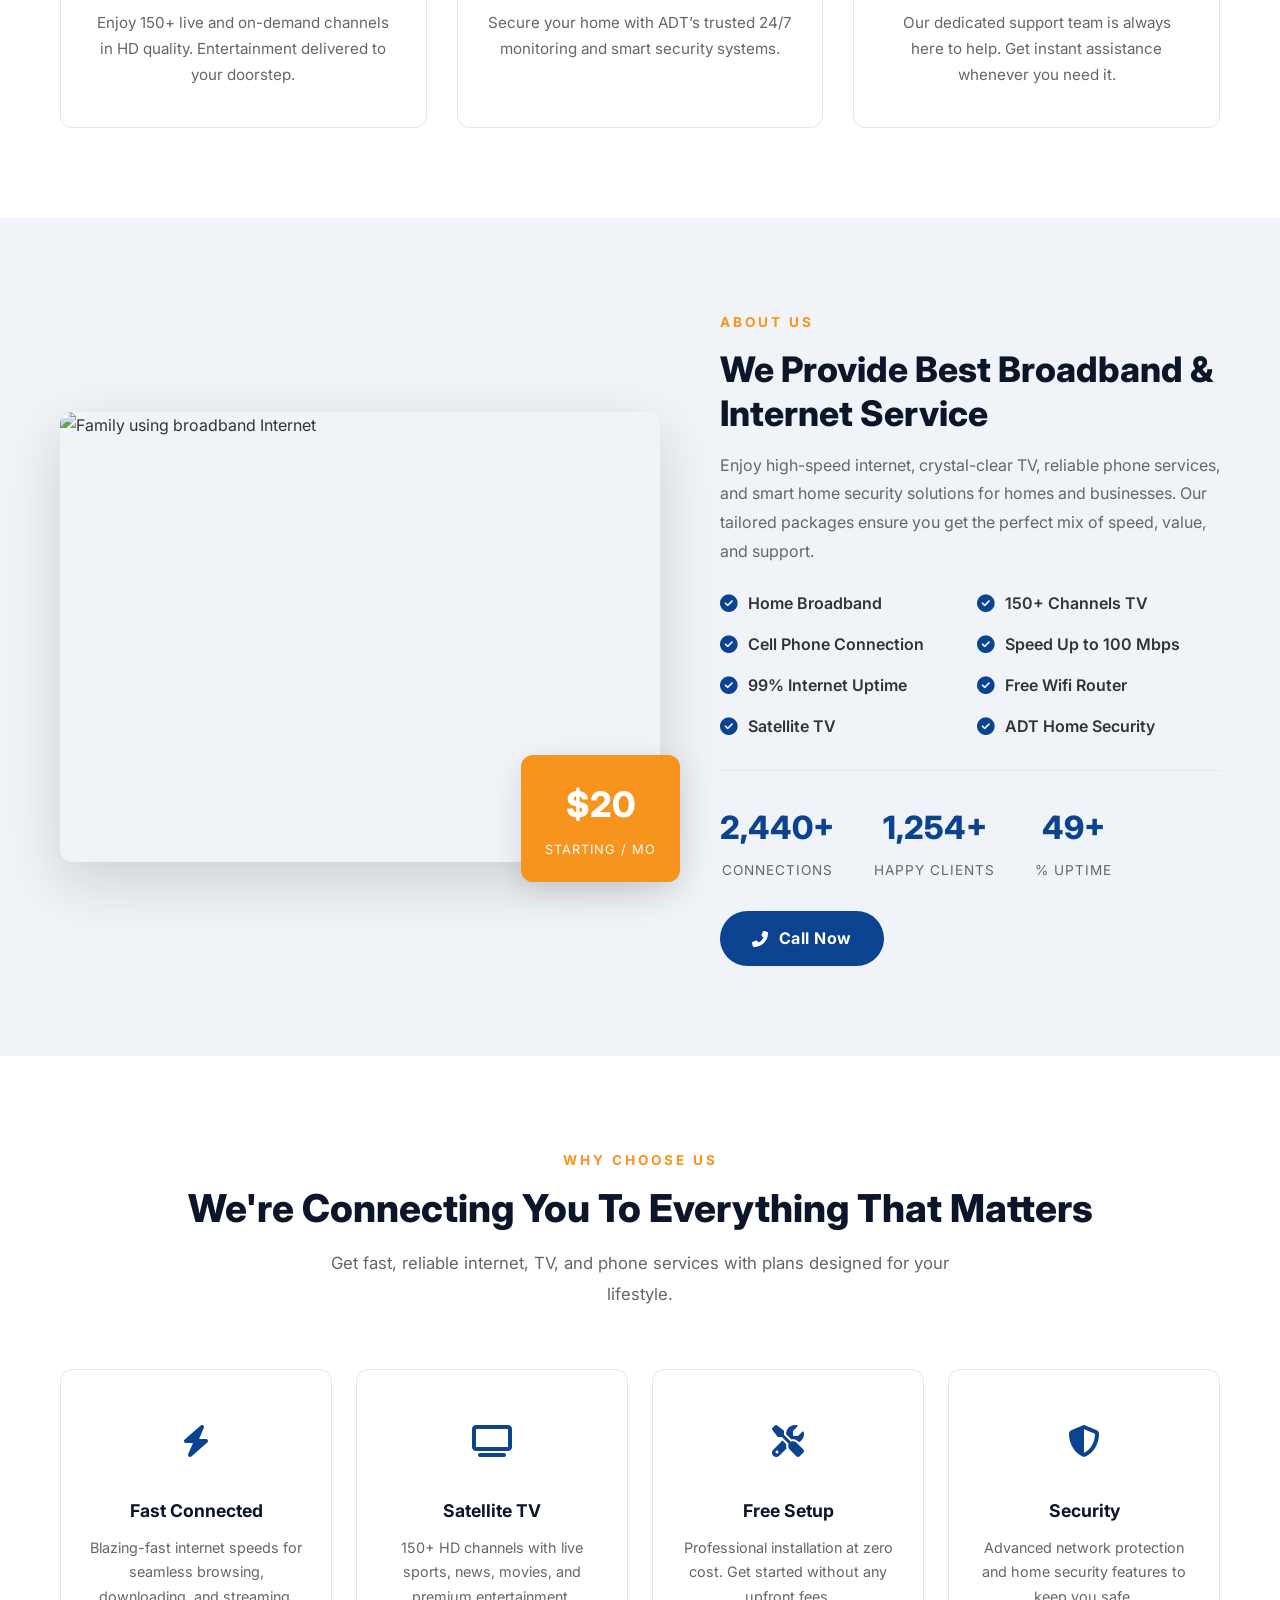
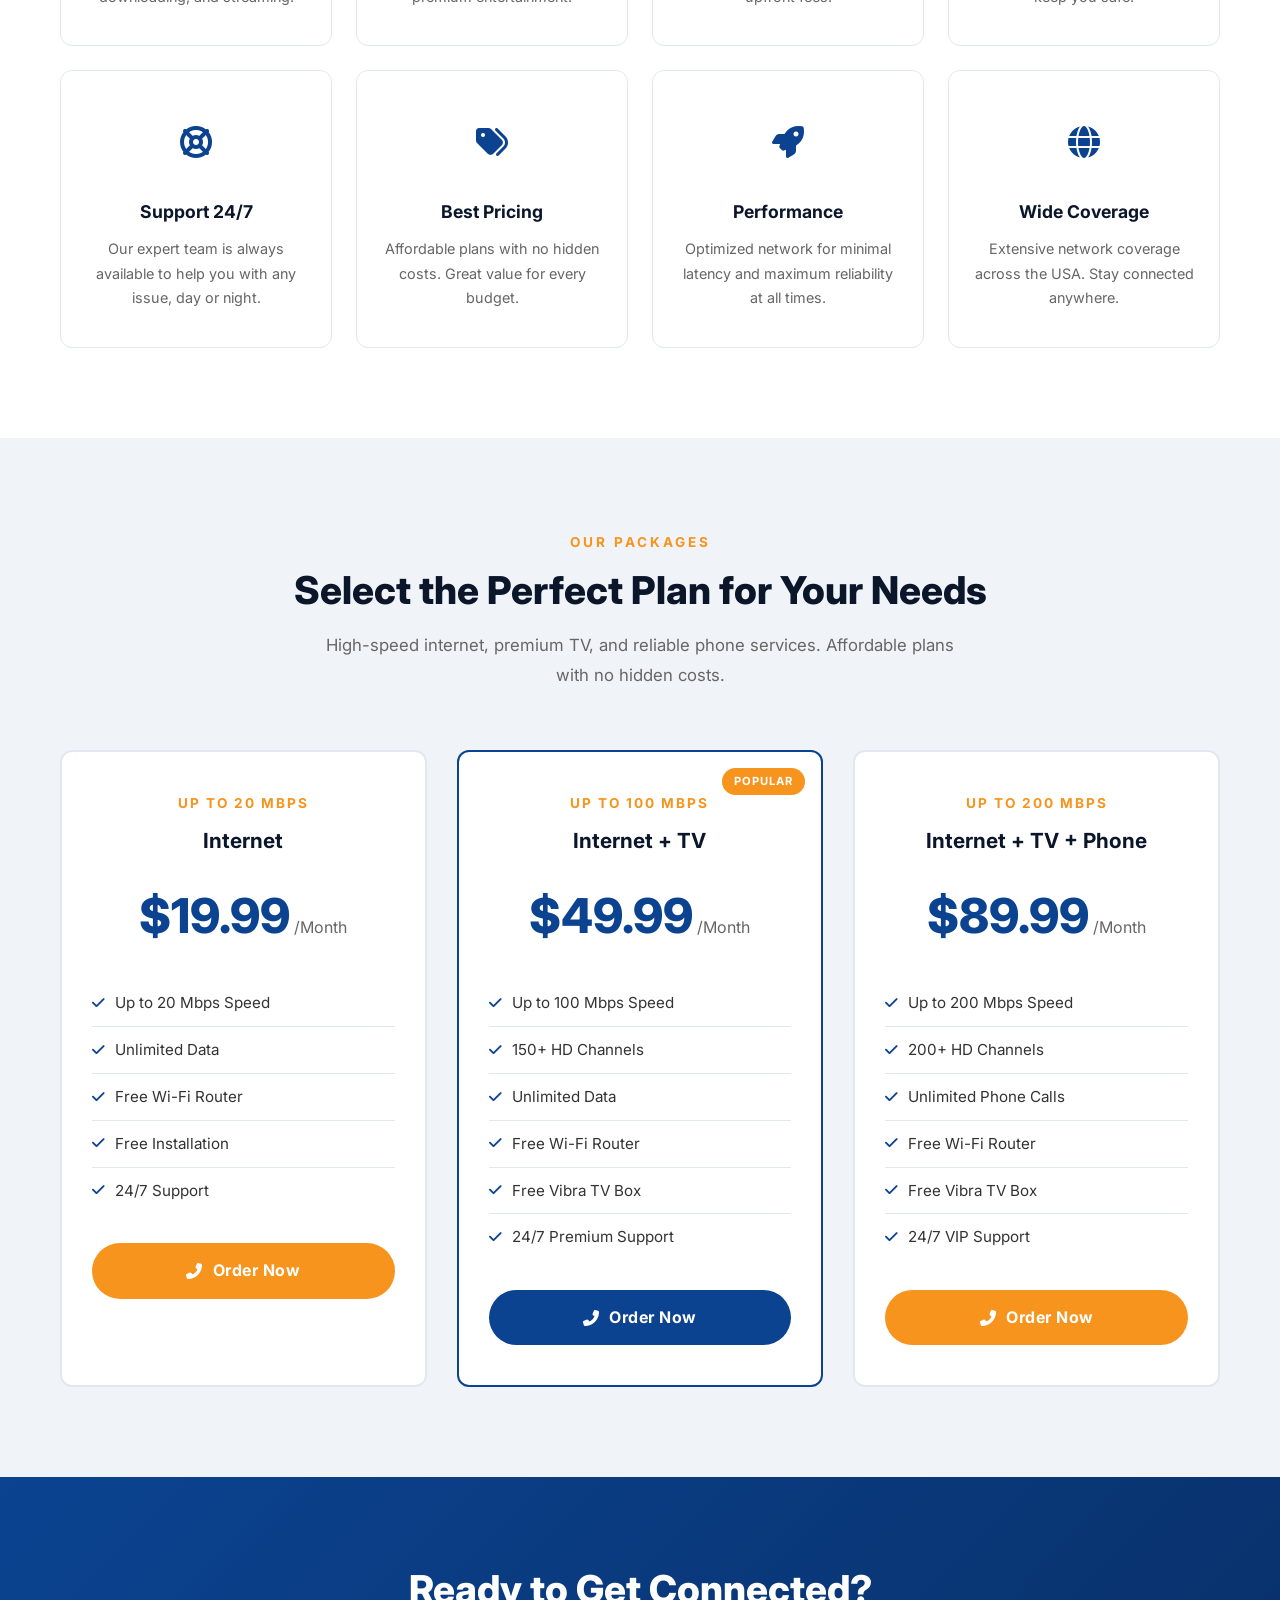
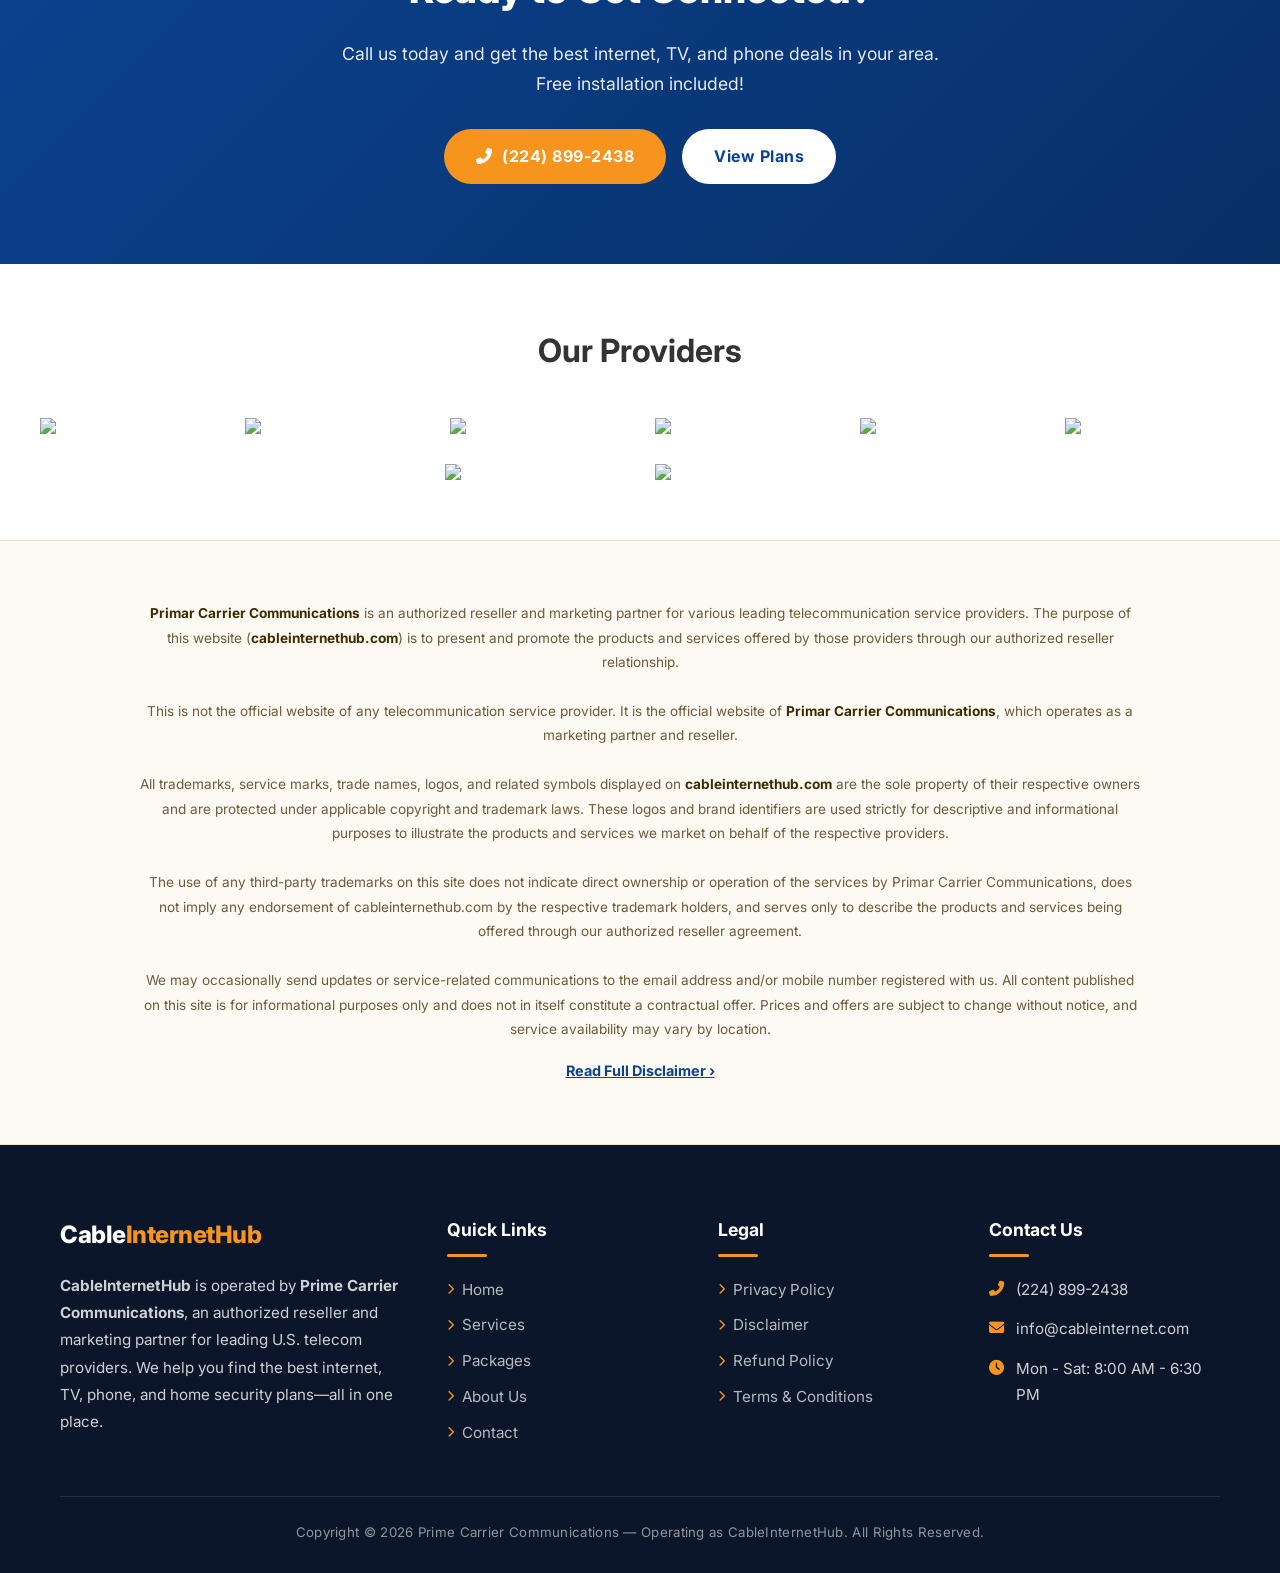
==== commit 56d264d7: "new disclaimer updated" ====
--- a/index.html
+++ b/index.html
@@ -418,17 +418,26 @@
 
     <!-- SITE DISCLAIMER -->
     <section class="site-disclaimer">
-        <div class="container fade-up">
-            <div class="disclaimer-inner">
-                <p>
-                    <strong>cableinternethub.com</strong> is the official website of <strong>Prime Carrier Communications</strong>, an authorized reseller and marketing partner for various leading telecommunication service providers. This is <em>not</em> the official website of any telecom provider. All trademarks, service marks, trade names, and logos displayed on this site are the sole property of their respective owners and are used strictly for descriptive and informational purposes to illustrate the products and services we market on behalf of the respective providers. The use of any third-party trademarks does not indicate ownership or operation of the services by Prime Carrier Communications, does not imply any endorsement of cableinternethub.com by the respective trademark holders, and serves only to describe the products and services offered through our authorized reseller agreement. Prices and offers are subject to change without notice. Service availability may vary by location. All content on this site is for informational purposes only and does not constitute a contractual offer.
-                </p>
-                <div style="margin-top: 15px;">
-                    <a href="disclaimer.html" class="disclaimer-link">Read Full Disclaimer &rsaquo;</a>
-                </div>
-            </div>
-        </div>
-    </section>
+    <div class="container fade-up">
+        <div class="disclaimer-inner">
+            <p>
+                <strong>Primar Carrier Communications</strong> is an authorized reseller and marketing partner for various leading telecommunication service providers. The purpose of this website (<strong>cableinternethub.com</strong>) is to present and promote the products and services offered by those providers through our authorized reseller relationship.
+                <br><br>
+                This is not the official website of any telecommunication service provider. It is the official website of <strong>Primar Carrier Communications</strong>, which operates as a marketing partner and reseller.
+                <br><br>
+                All trademarks, service marks, trade names, logos, and related symbols displayed on <strong>cableinternethub.com</strong> are the sole property of their respective owners and are protected under applicable copyright and trademark laws. These logos and brand identifiers are used strictly for descriptive and informational purposes to illustrate the products and services we market on behalf of the respective providers.
+                <br><br>
+                The use of any third-party trademarks on this site does not indicate direct ownership or operation of the services by Primar Carrier Communications, does not imply any endorsement of cableinternethub.com by the respective trademark holders, and serves only to describe the products and services being offered through our authorized reseller agreement.
+                <br><br>
+                We may occasionally send updates or service-related communications to the email address and/or mobile number registered with us. All content published on this site is for informational purposes only and does not in itself constitute a contractual offer. Prices and offers are subject to change without notice, and service availability may vary by location.
+            </p>
+
+            <div style="margin-top: 15px;">
+                <a href="disclaimer.html" class="disclaimer-link">Read Full Disclaimer &rsaquo;</a>
+            </div>
+        </div>
+    </div>
+</section>
 
     <!-- FOOTER -->
     <footer class="footer">
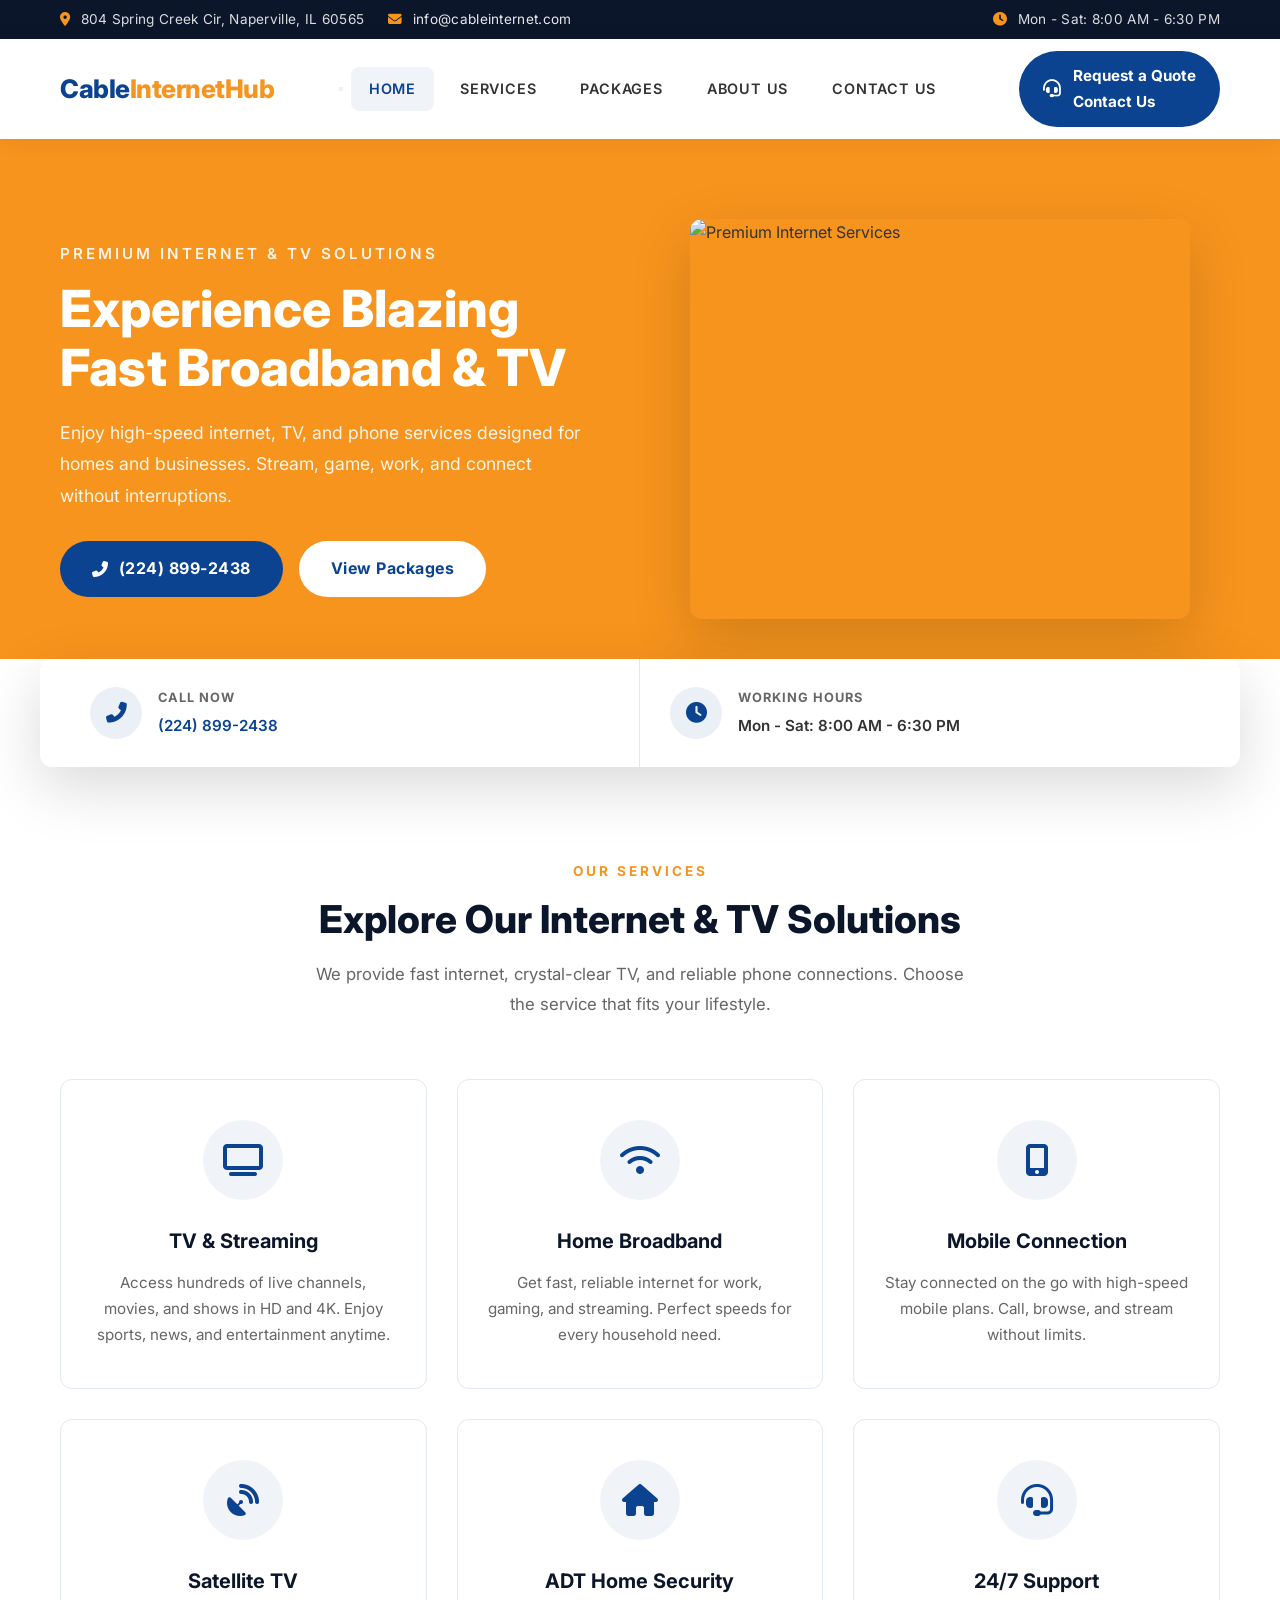
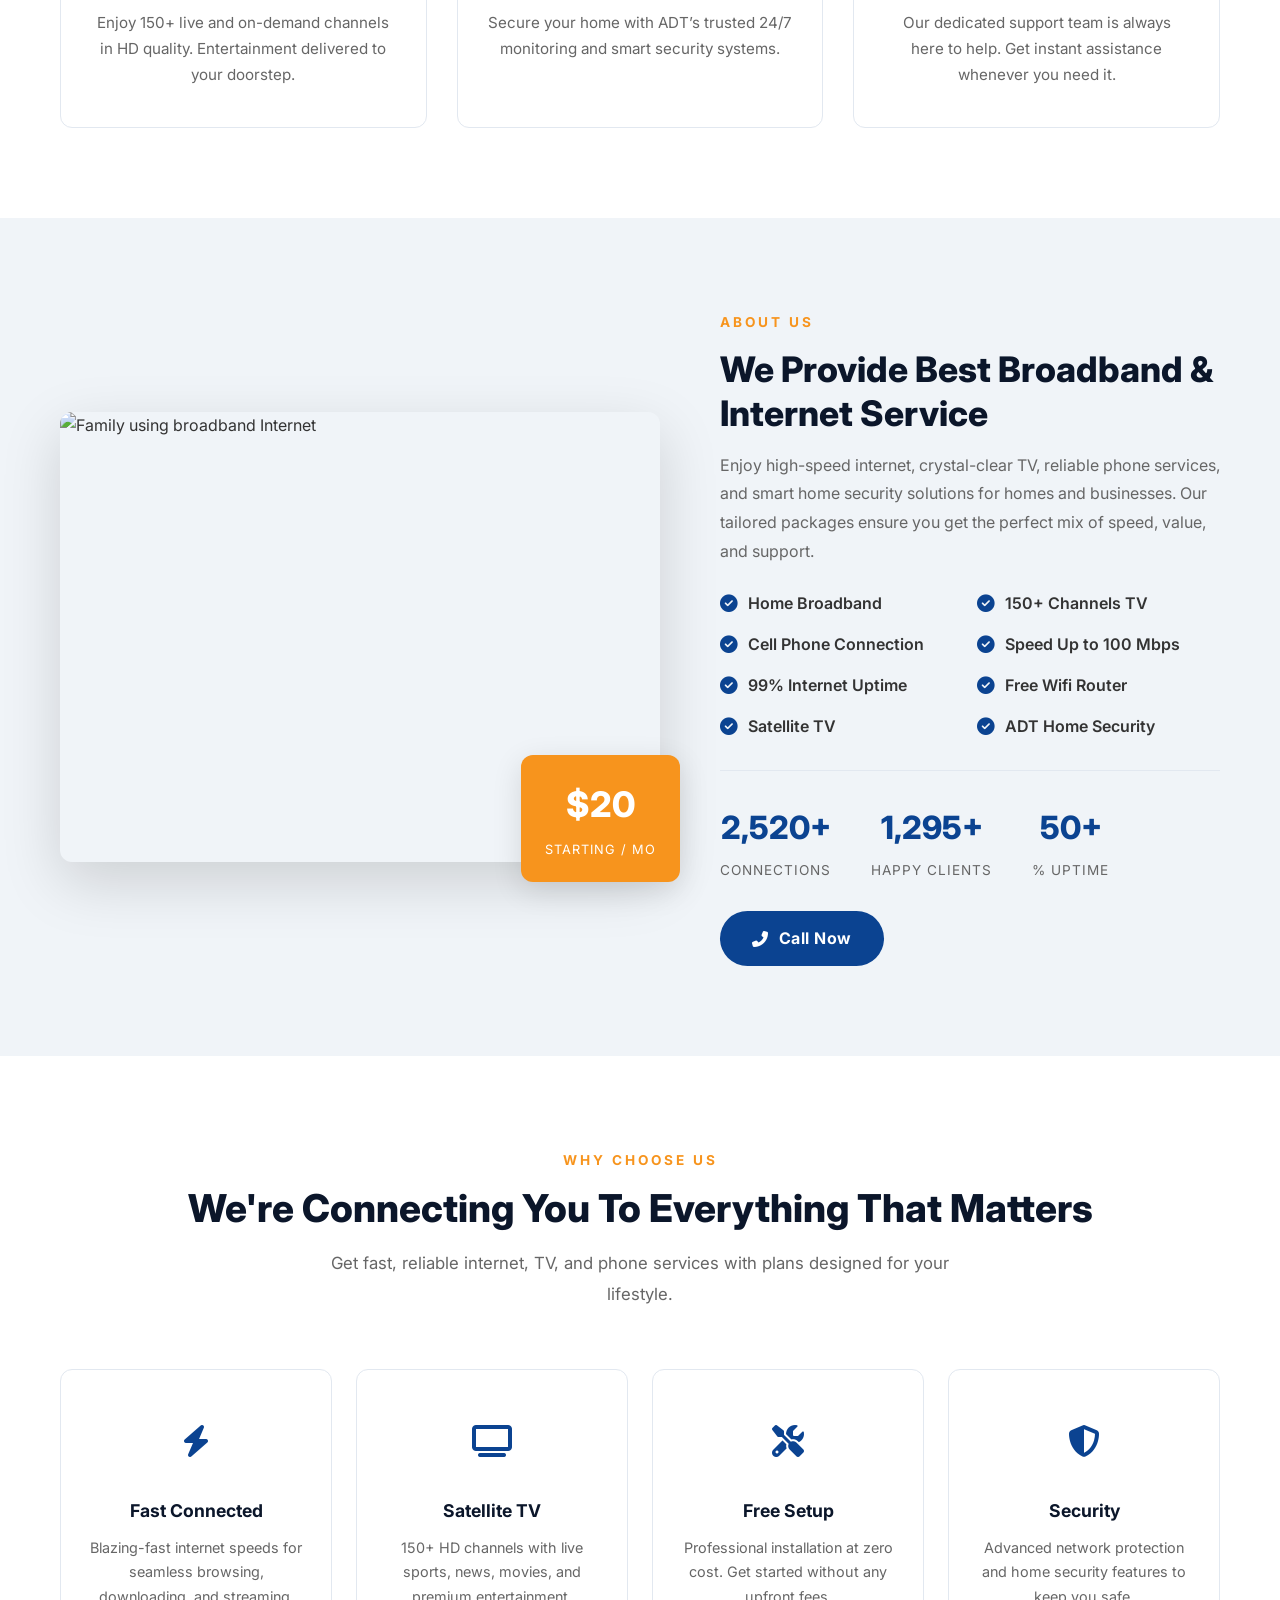
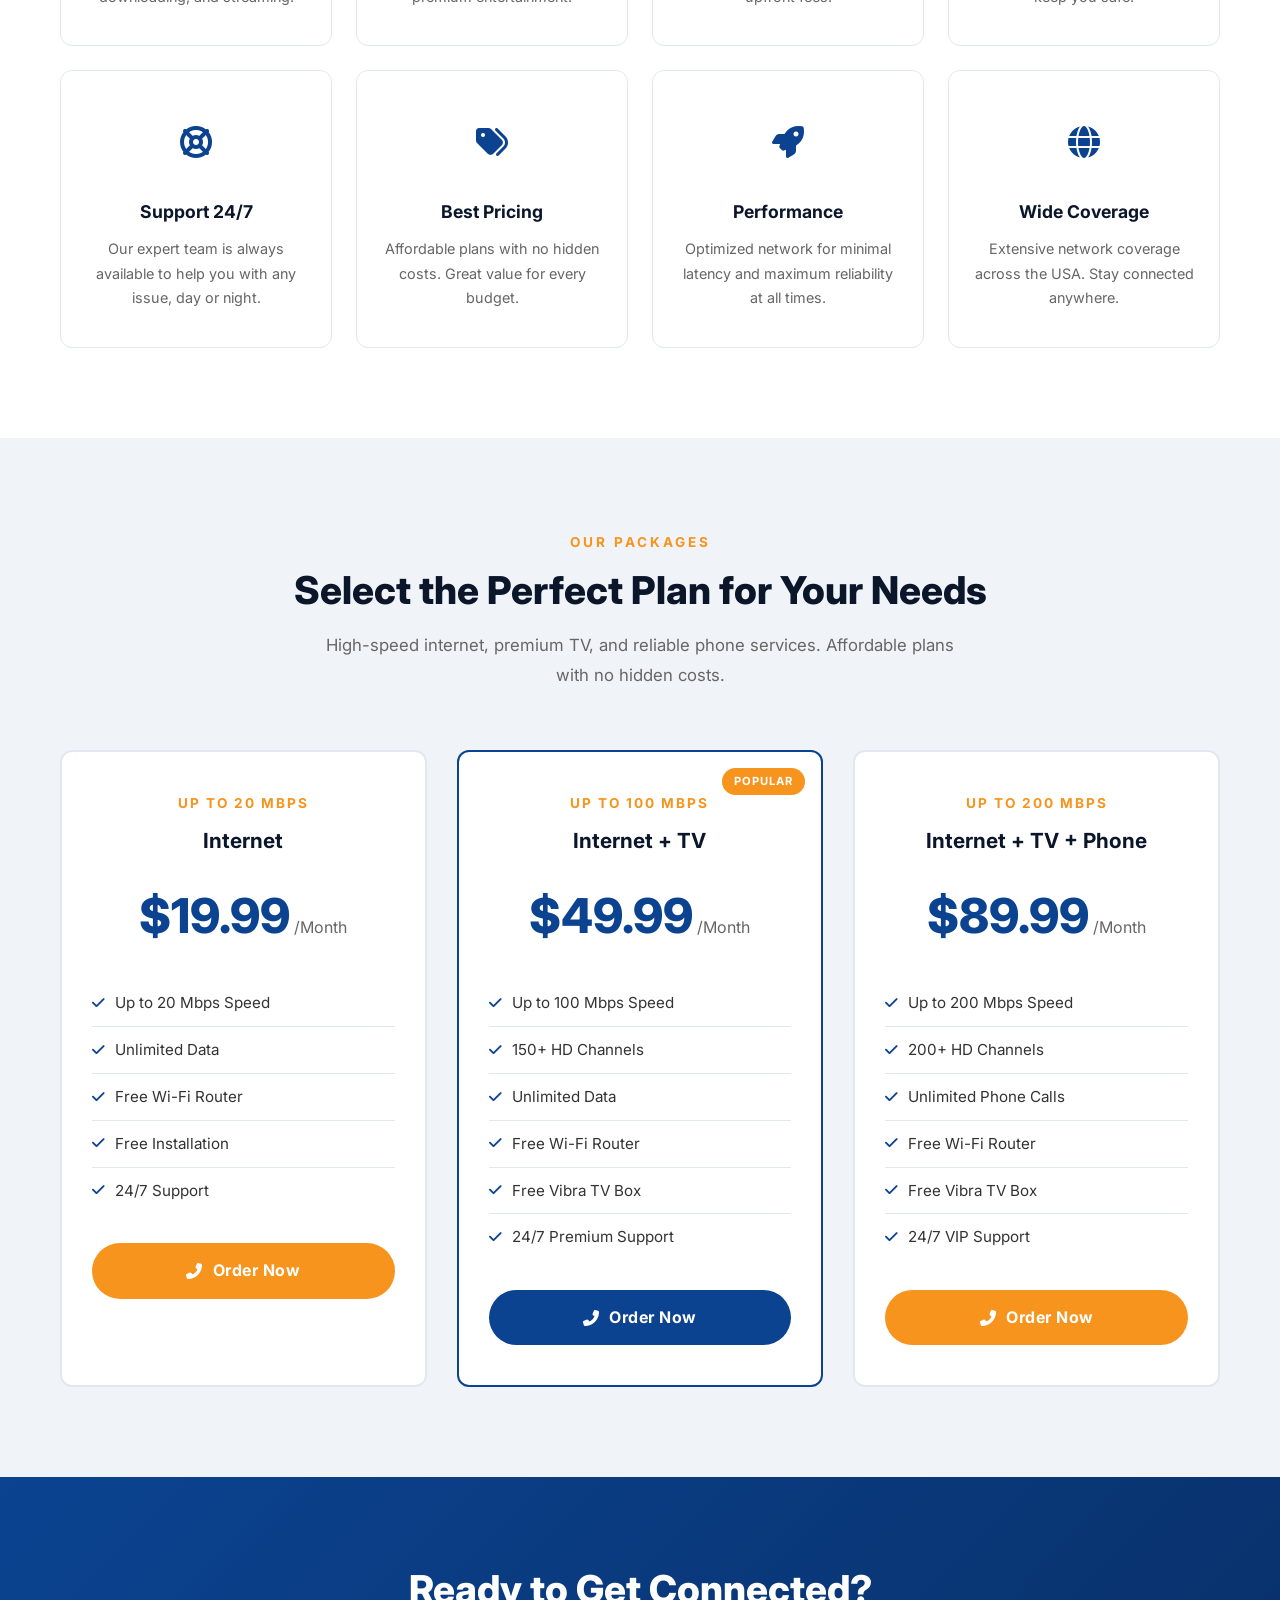
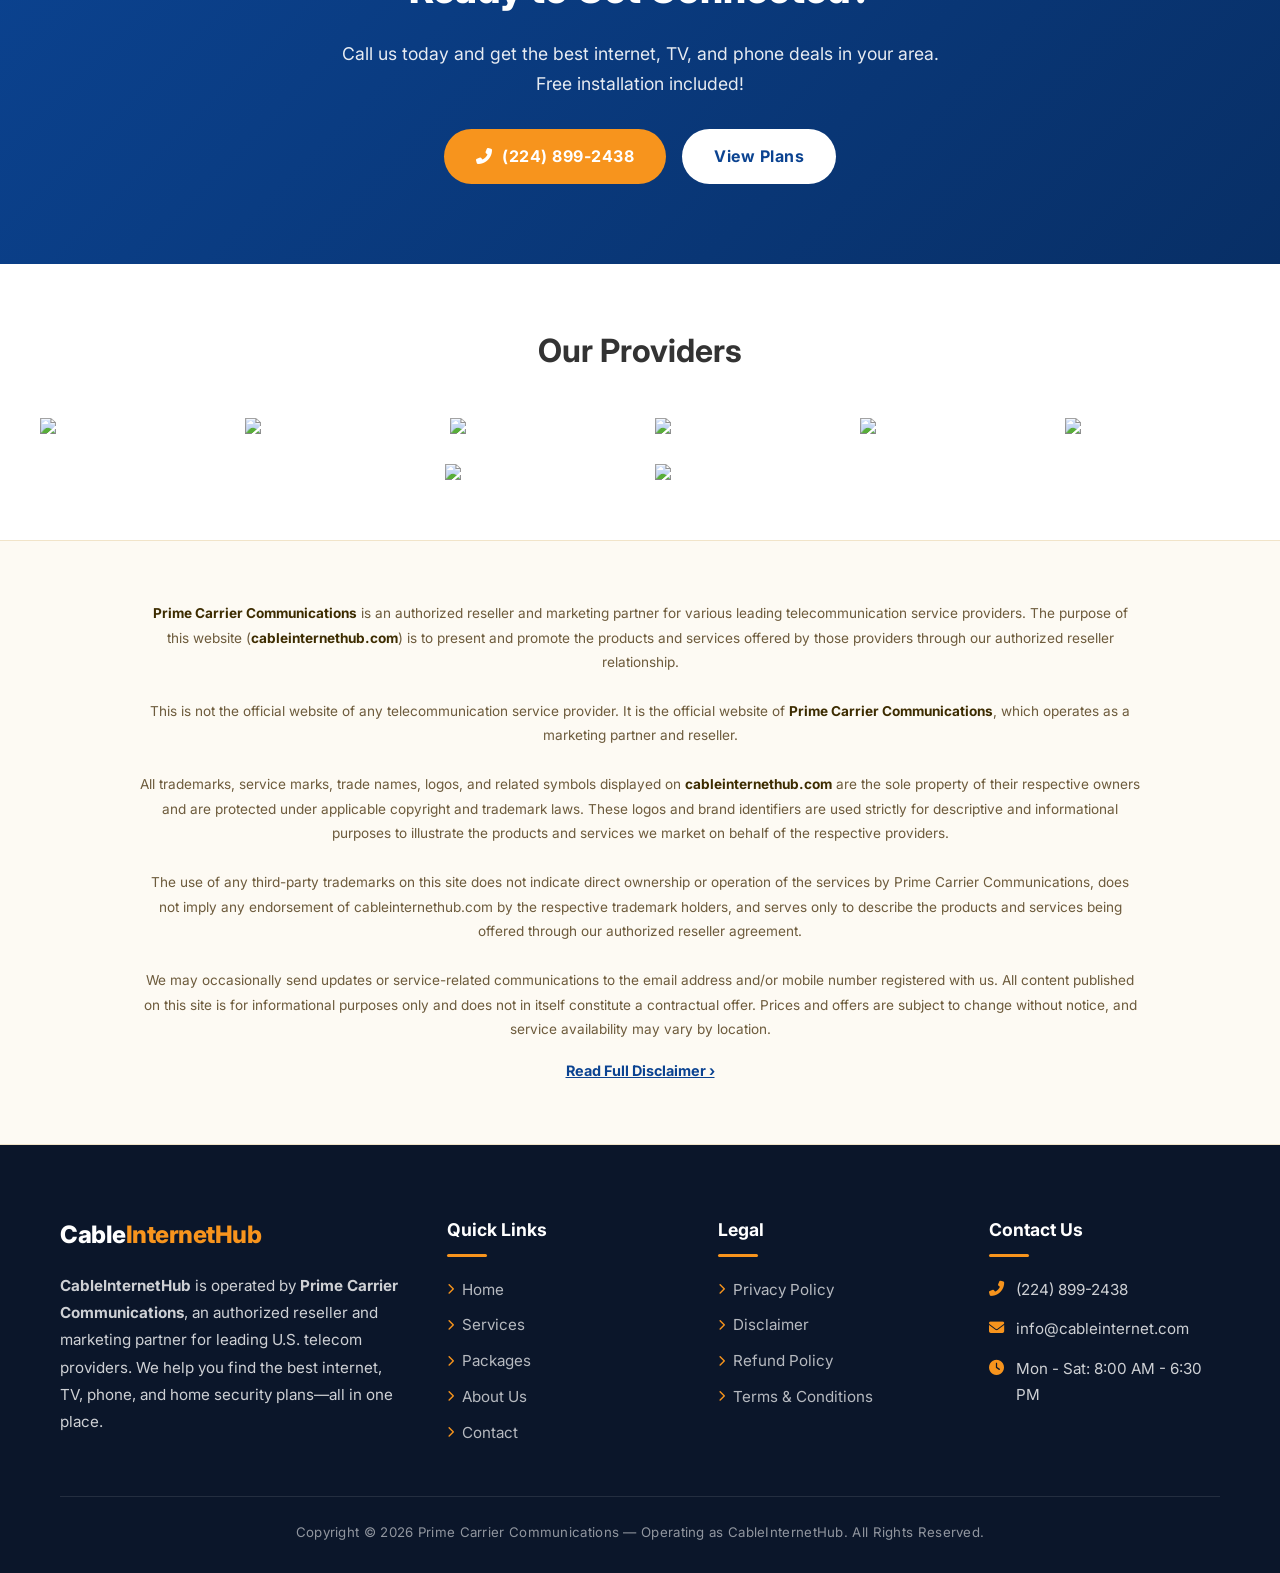
==== commit c26c9b46: "update disclaimer" ====
--- a/index.html
+++ b/index.html
@@ -418,26 +418,41 @@
 
     <!-- SITE DISCLAIMER -->
     <section class="site-disclaimer">
-    <div class="container fade-up">
-        <div class="disclaimer-inner">
-            <p>
-                <strong>Primar Carrier Communications</strong> is an authorized reseller and marketing partner for various leading telecommunication service providers. The purpose of this website (<strong>cableinternethub.com</strong>) is to present and promote the products and services offered by those providers through our authorized reseller relationship.
-                <br><br>
-                This is not the official website of any telecommunication service provider. It is the official website of <strong>Primar Carrier Communications</strong>, which operates as a marketing partner and reseller.
-                <br><br>
-                All trademarks, service marks, trade names, logos, and related symbols displayed on <strong>cableinternethub.com</strong> are the sole property of their respective owners and are protected under applicable copyright and trademark laws. These logos and brand identifiers are used strictly for descriptive and informational purposes to illustrate the products and services we market on behalf of the respective providers.
-                <br><br>
-                The use of any third-party trademarks on this site does not indicate direct ownership or operation of the services by Primar Carrier Communications, does not imply any endorsement of cableinternethub.com by the respective trademark holders, and serves only to describe the products and services being offered through our authorized reseller agreement.
-                <br><br>
-                We may occasionally send updates or service-related communications to the email address and/or mobile number registered with us. All content published on this site is for informational purposes only and does not in itself constitute a contractual offer. Prices and offers are subject to change without notice, and service availability may vary by location.
-            </p>
-
-            <div style="margin-top: 15px;">
-                <a href="disclaimer.html" class="disclaimer-link">Read Full Disclaimer &rsaquo;</a>
-            </div>
-        </div>
-    </div>
-</section>
+        <div class="container fade-up">
+            <div class="disclaimer-inner">
+                <p>
+                    <strong>Prime Carrier Communications</strong> is an authorized reseller and marketing partner for
+                    various leading telecommunication service providers. The purpose of this website
+                    (<strong>cableinternethub.com</strong>) is to present and promote the products and services offered
+                    by those providers through our authorized reseller relationship.
+                    <br><br>
+                    This is not the official website of any telecommunication service provider. It is the official
+                    website of <strong>Prime Carrier Communications</strong>, which operates as a marketing partner and
+                    reseller.
+                    <br><br>
+                    All trademarks, service marks, trade names, logos, and related symbols displayed on
+                    <strong>cableinternethub.com</strong> are the sole property of their respective owners and are
+                    protected under applicable copyright and trademark laws. These logos and brand identifiers are used
+                    strictly for descriptive and informational purposes to illustrate the products and services we
+                    market on behalf of the respective providers.
+                    <br><br>
+                    The use of any third-party trademarks on this site does not indicate direct ownership or operation
+                    of the services by Prime Carrier Communications, does not imply any endorsement of
+                    cableinternethub.com by the respective trademark holders, and serves only to describe the products
+                    and services being offered through our authorized reseller agreement.
+                    <br><br>
+                    We may occasionally send updates or service-related communications to the email address and/or
+                    mobile number registered with us. All content published on this site is for informational purposes
+                    only and does not in itself constitute a contractual offer. Prices and offers are subject to change
+                    without notice, and service availability may vary by location.
+                </p>
+
+                <div style="margin-top: 15px;">
+                    <a href="disclaimer.html" class="disclaimer-link">Read Full Disclaimer &rsaquo;</a>
+                </div>
+            </div>
+        </div>
+    </section>
 
     <!-- FOOTER -->
     <footer class="footer">
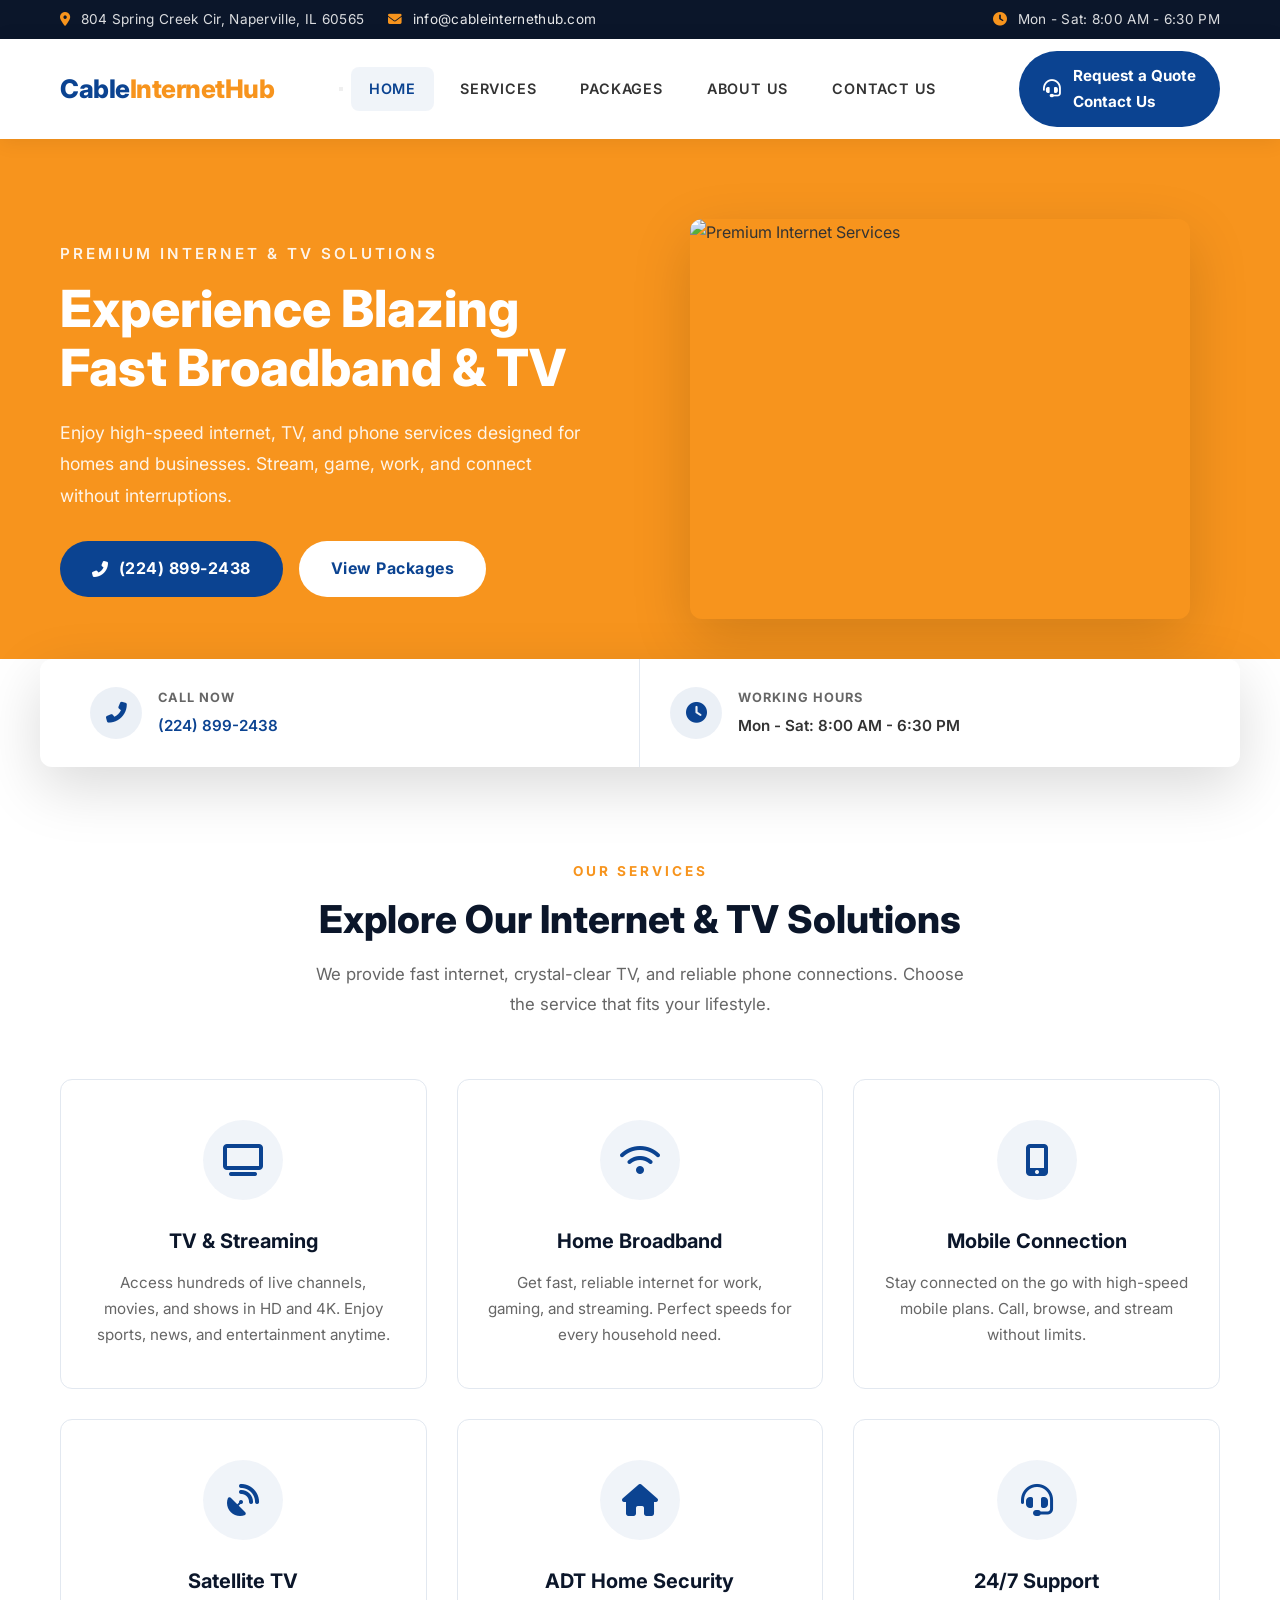
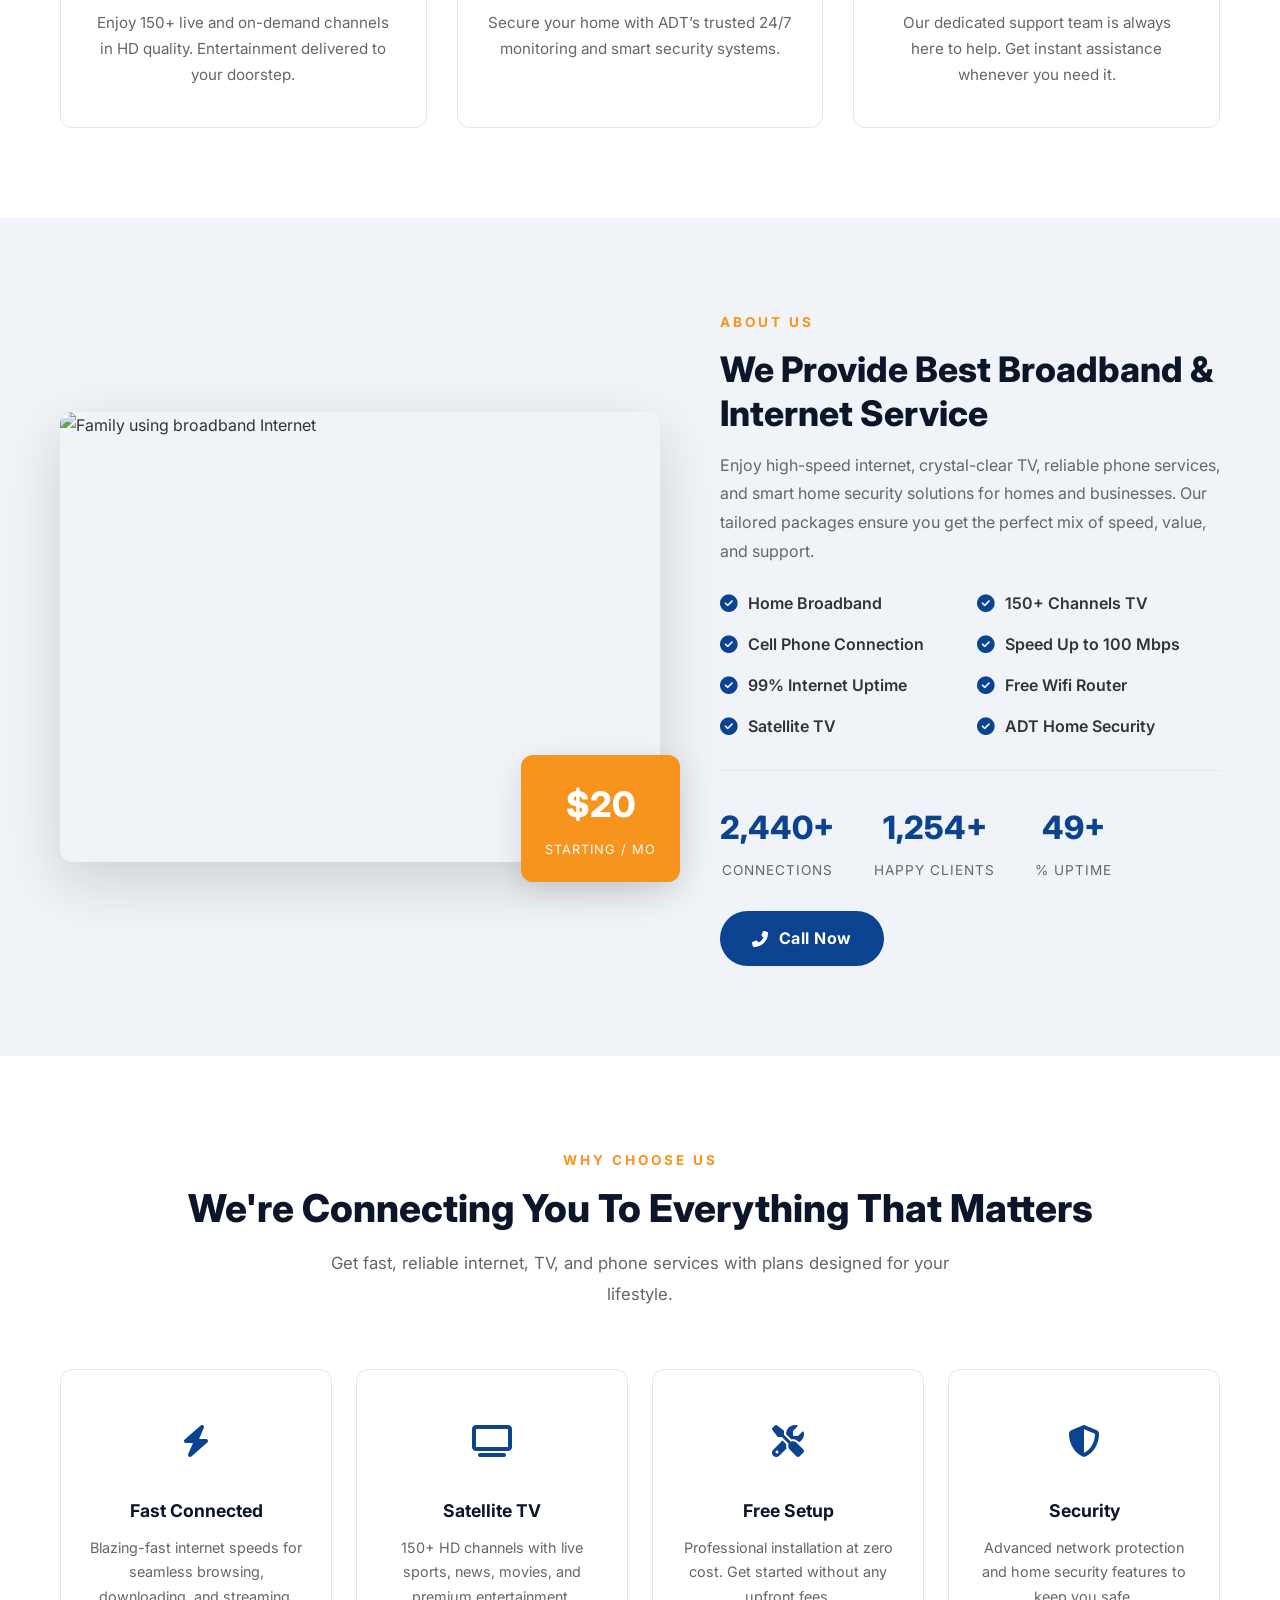
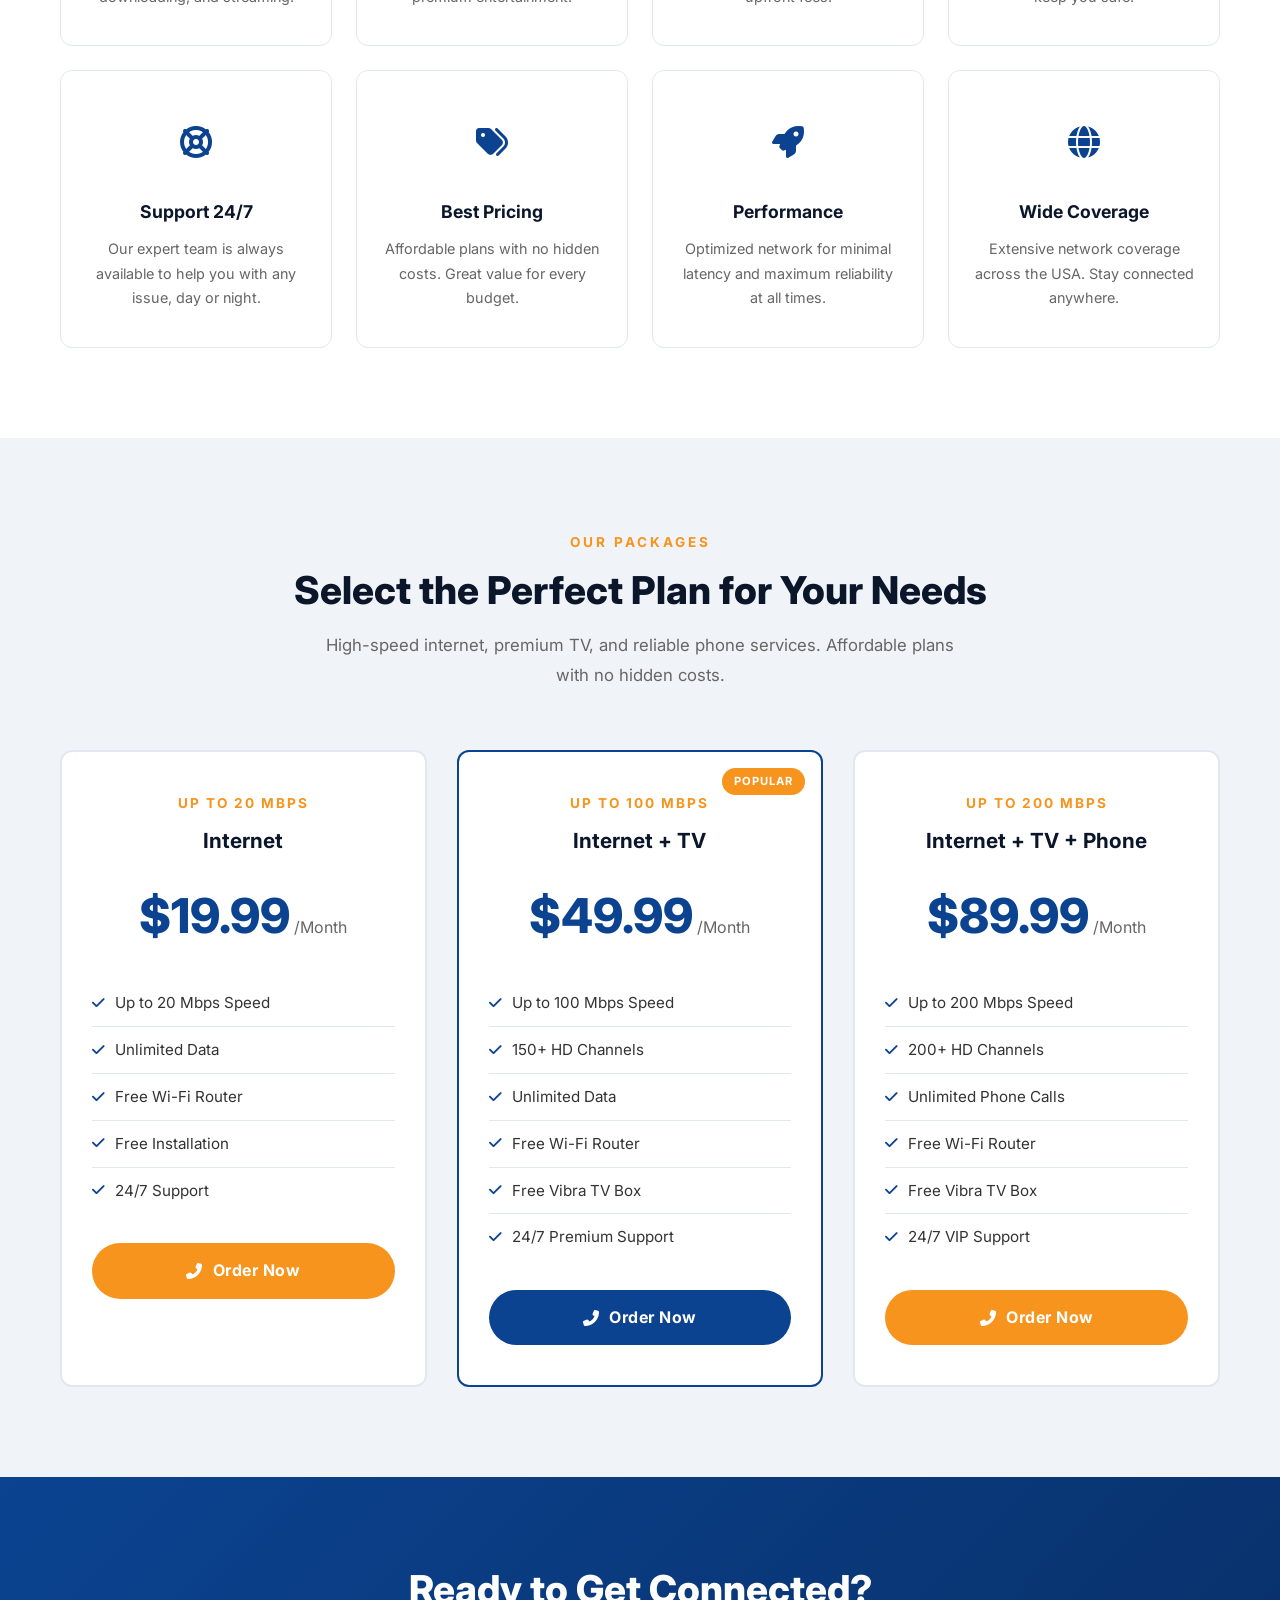
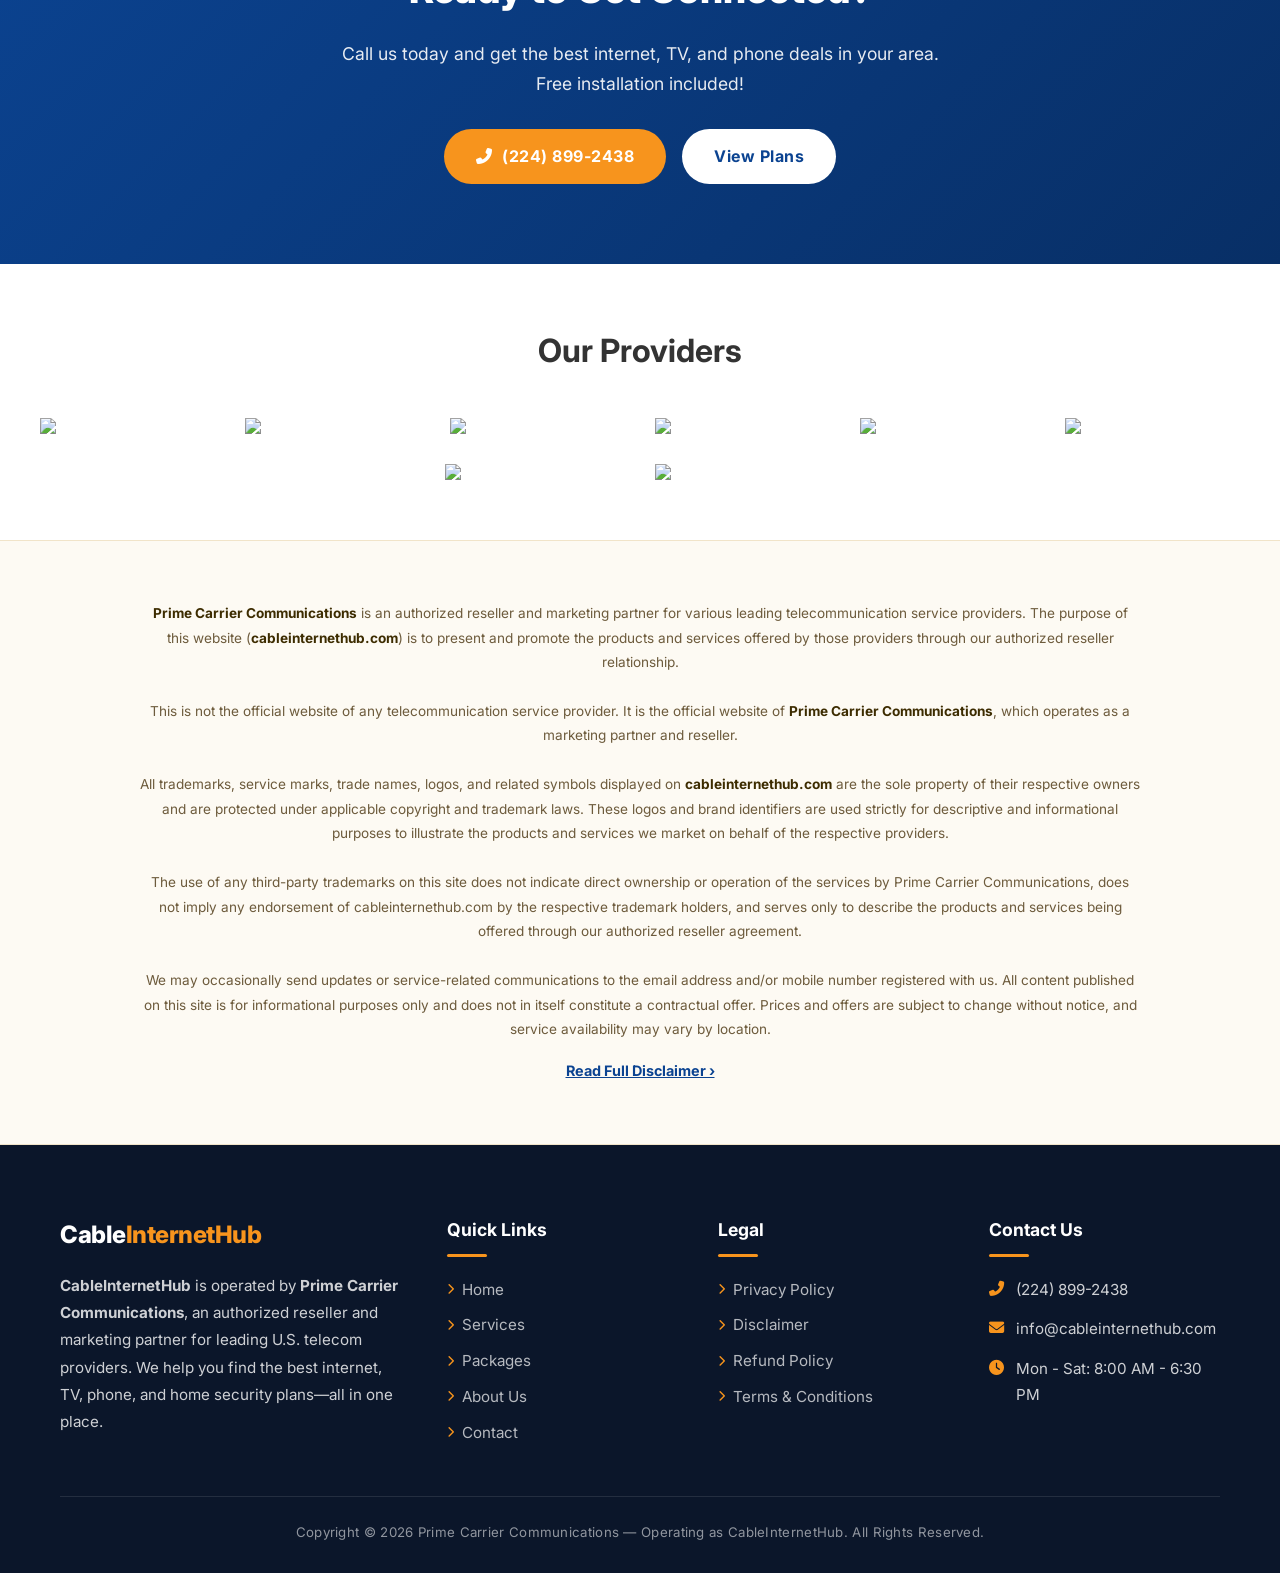
==== commit 6c2d801f: "refactor: Update company branding, contact email, and disclaimer content across policy pages." ====
--- a/index.html
+++ b/index.html
@@ -23,8 +23,8 @@
         <div class="container">
             <div class="top-bar-left">
                 <span><i class="fas fa-map-marker-alt"></i> 804 Spring Creek Cir, Naperville, IL 60565</span>
-                <a href="mailto:info@cableinternet.com"><i class="fas fa-envelope"></i>
-                    info@cableinternet.com</a>
+                <a href="mailto:info@cableinternethub.com"><i class="fas fa-envelope"></i>
+                    info@cableinternethub.com</a>
             </div>
             <div class="top-bar-right">
                 <span><i class="fas fa-clock"></i> Mon - Sat: 8:00 AM - 6:30 PM</span>
@@ -108,7 +108,7 @@
                 <div class="info-icon"><i class="fas fa-envelope"></i></div>
                 <div class="info-text">
                     <h4>Email Us</h4>
-                    <p><a href="mailto:info@cableinternet.com">info@cableinternet.com</a></p>
+                    <p><a href="mailto:info@cableinternethub.com">info@cableinternethub.com</a></p>
                 </div>
             </div> -->
 
@@ -493,7 +493,7 @@
                     <ul class="footer-contact">
                         <li><i class="fas fa-phone-alt"></i> <a href="tel:+1-224-899-2438">(224) 899-2438</a></li>
                         <li><i class="fas fa-envelope"></i> <a
-                                href="mailto:info@cableinternet.com">info@cableinternet.com</a></li>
+                                href="mailto:info@cableinternethub.com">info@cableinternethub.com</a></li>
                         <li><i class="fas fa-clock"></i> Mon - Sat: 8:00 AM - 6:30 PM</li>
                         <!-- <li><i class="fas fa-map-marker-alt"></i> 804 Spring Creek Cir, Naperville, IL 60565</li> -->
                     </ul>
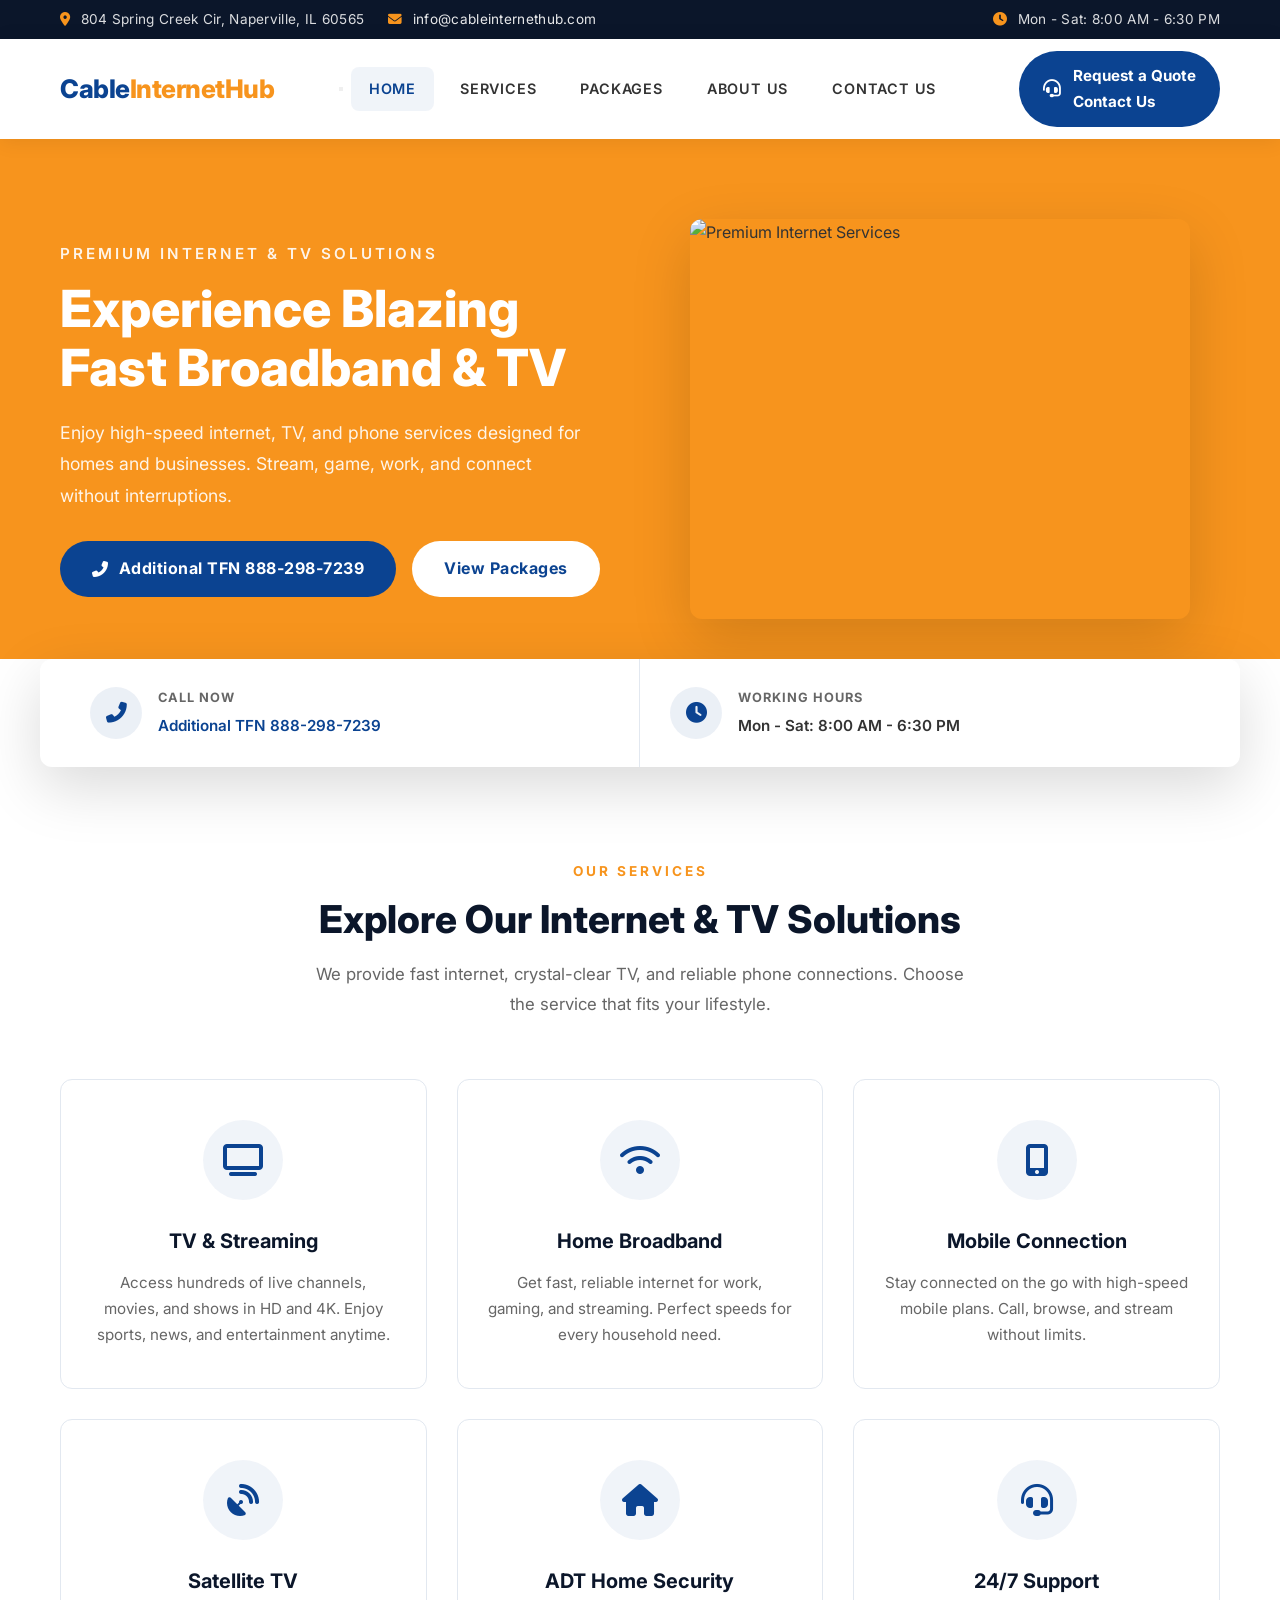
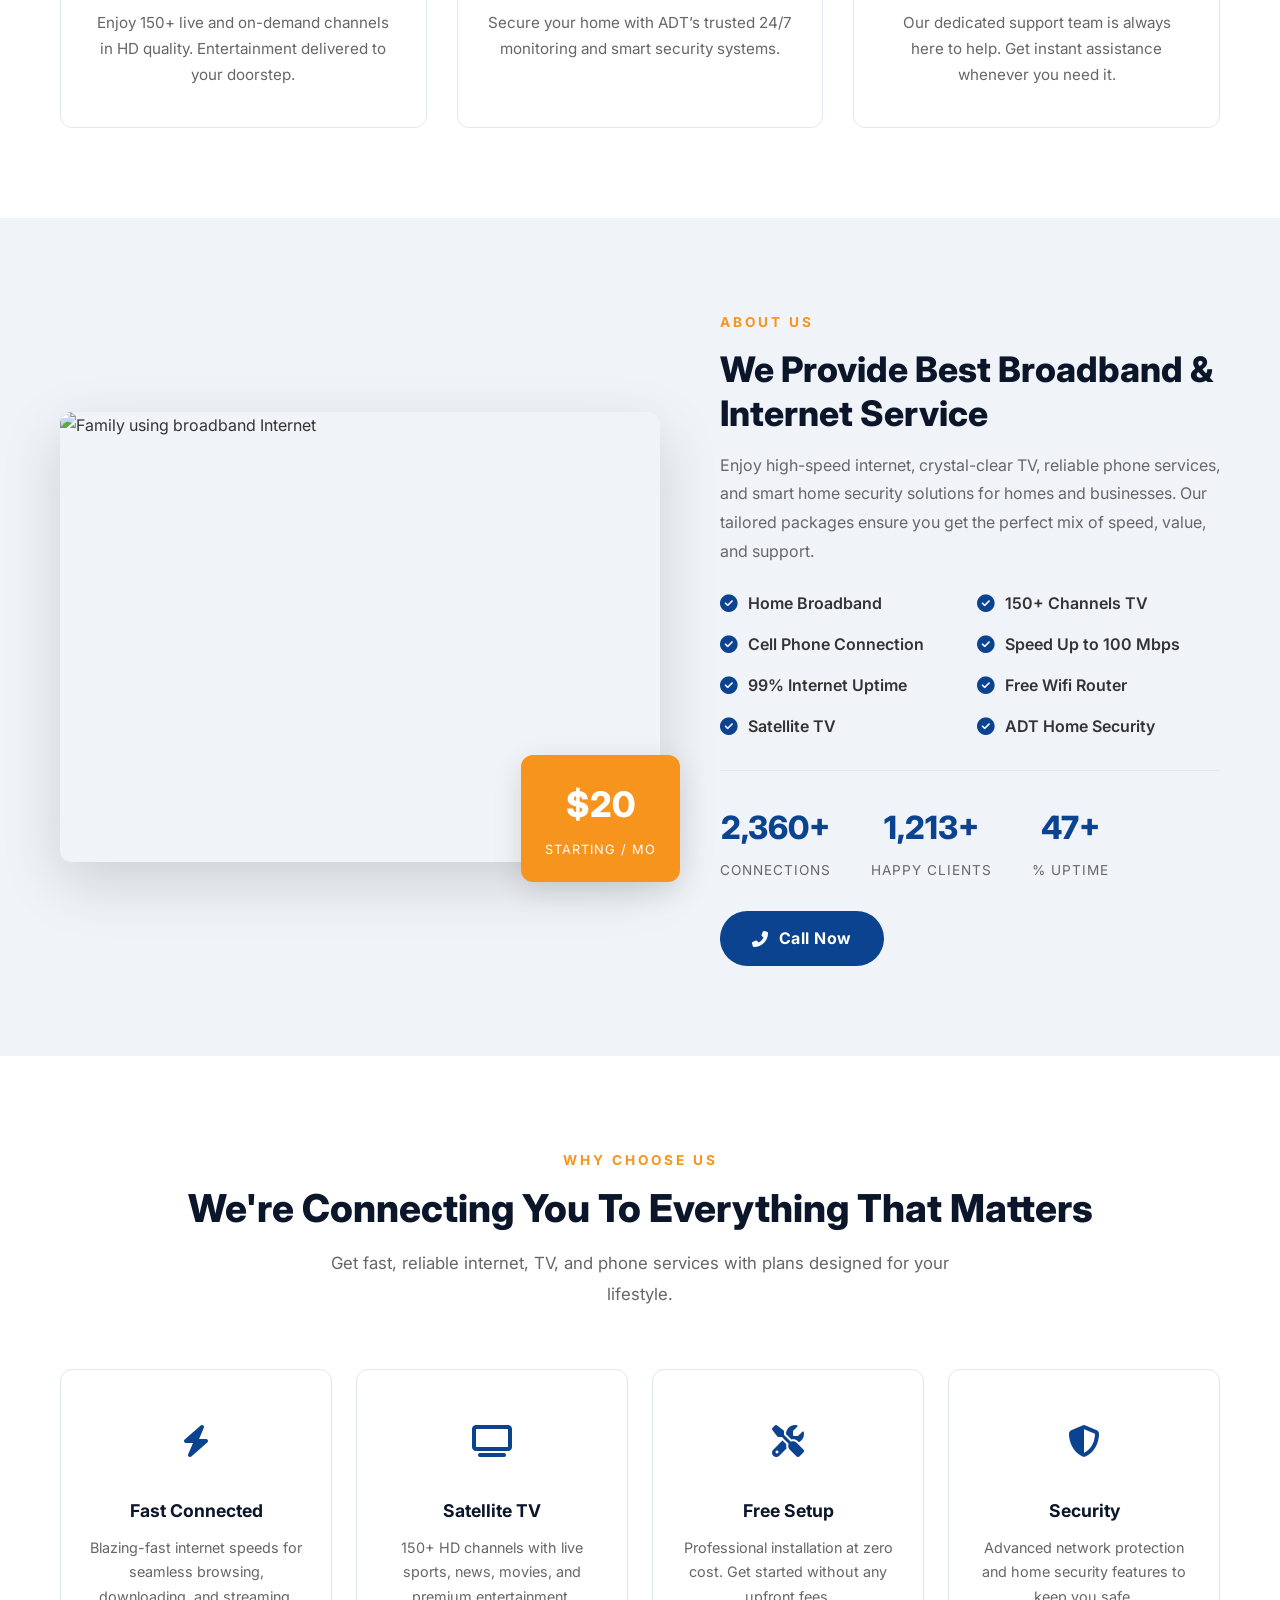
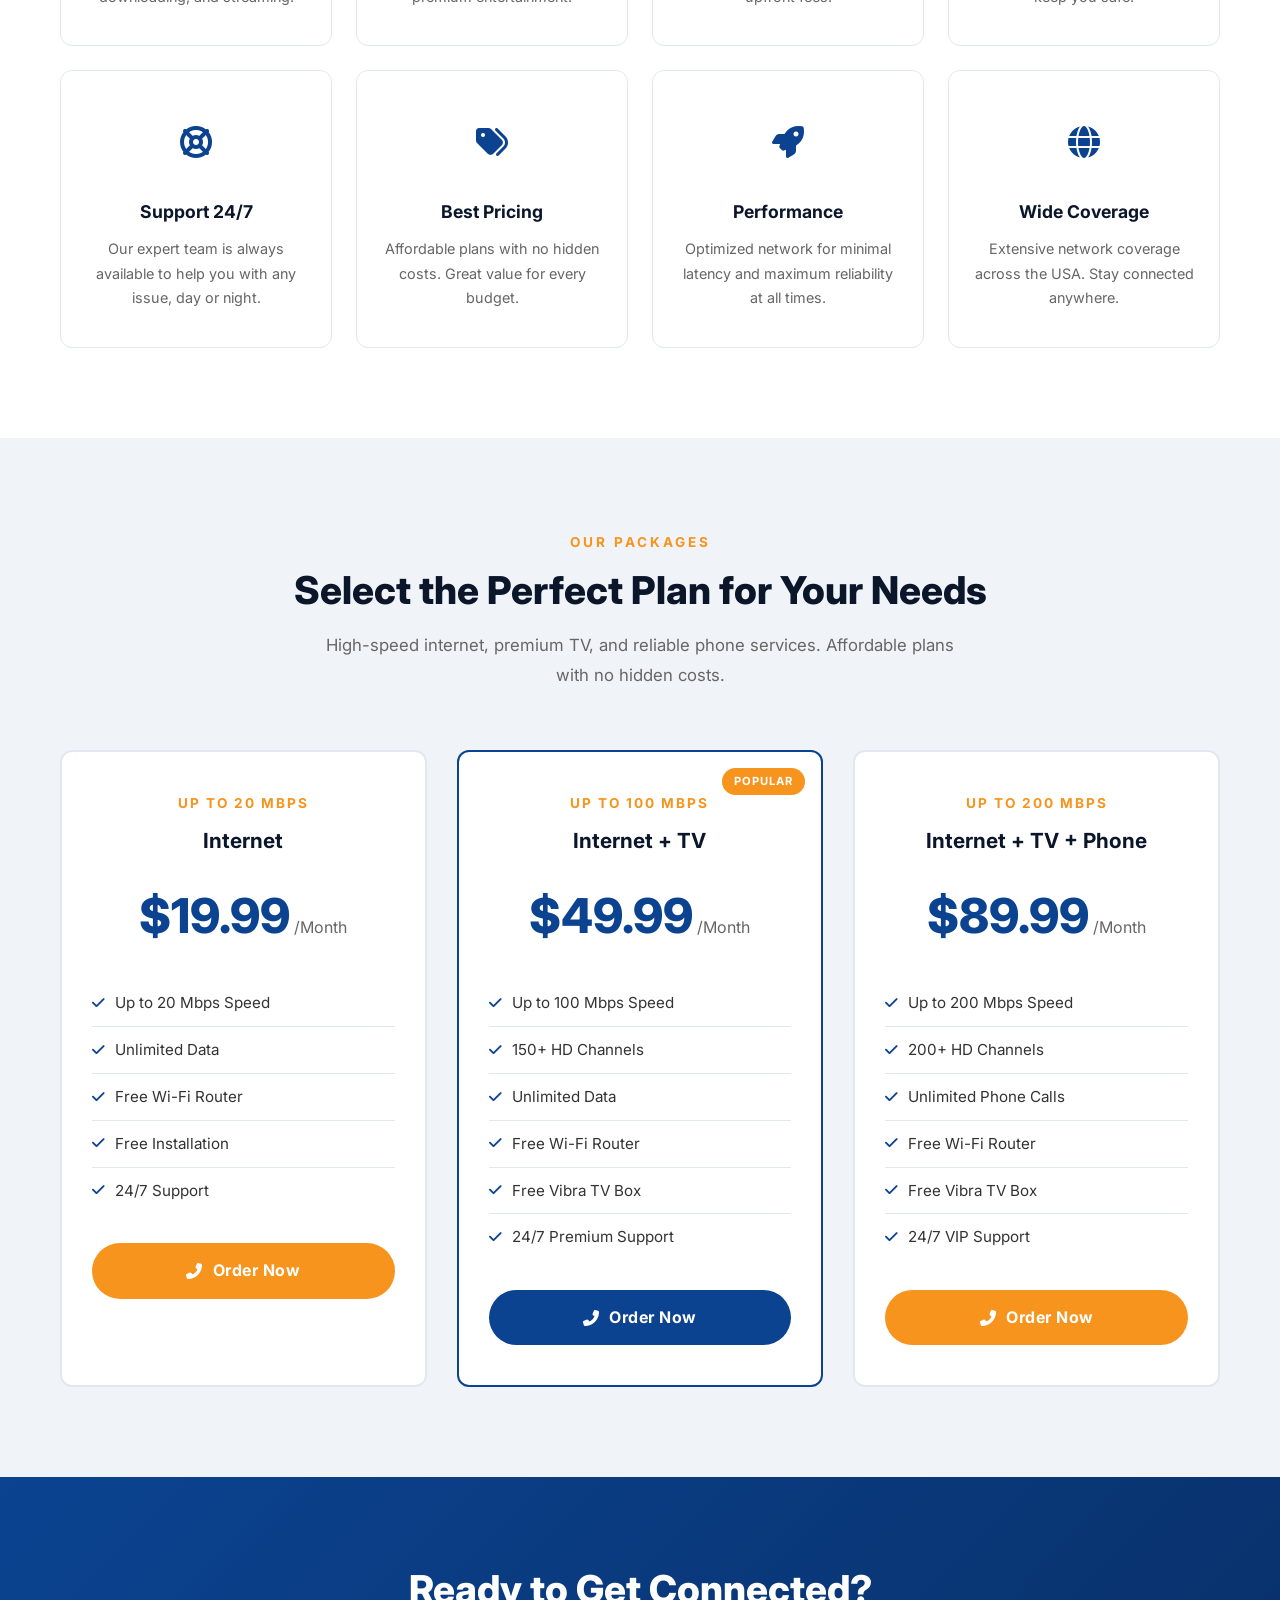
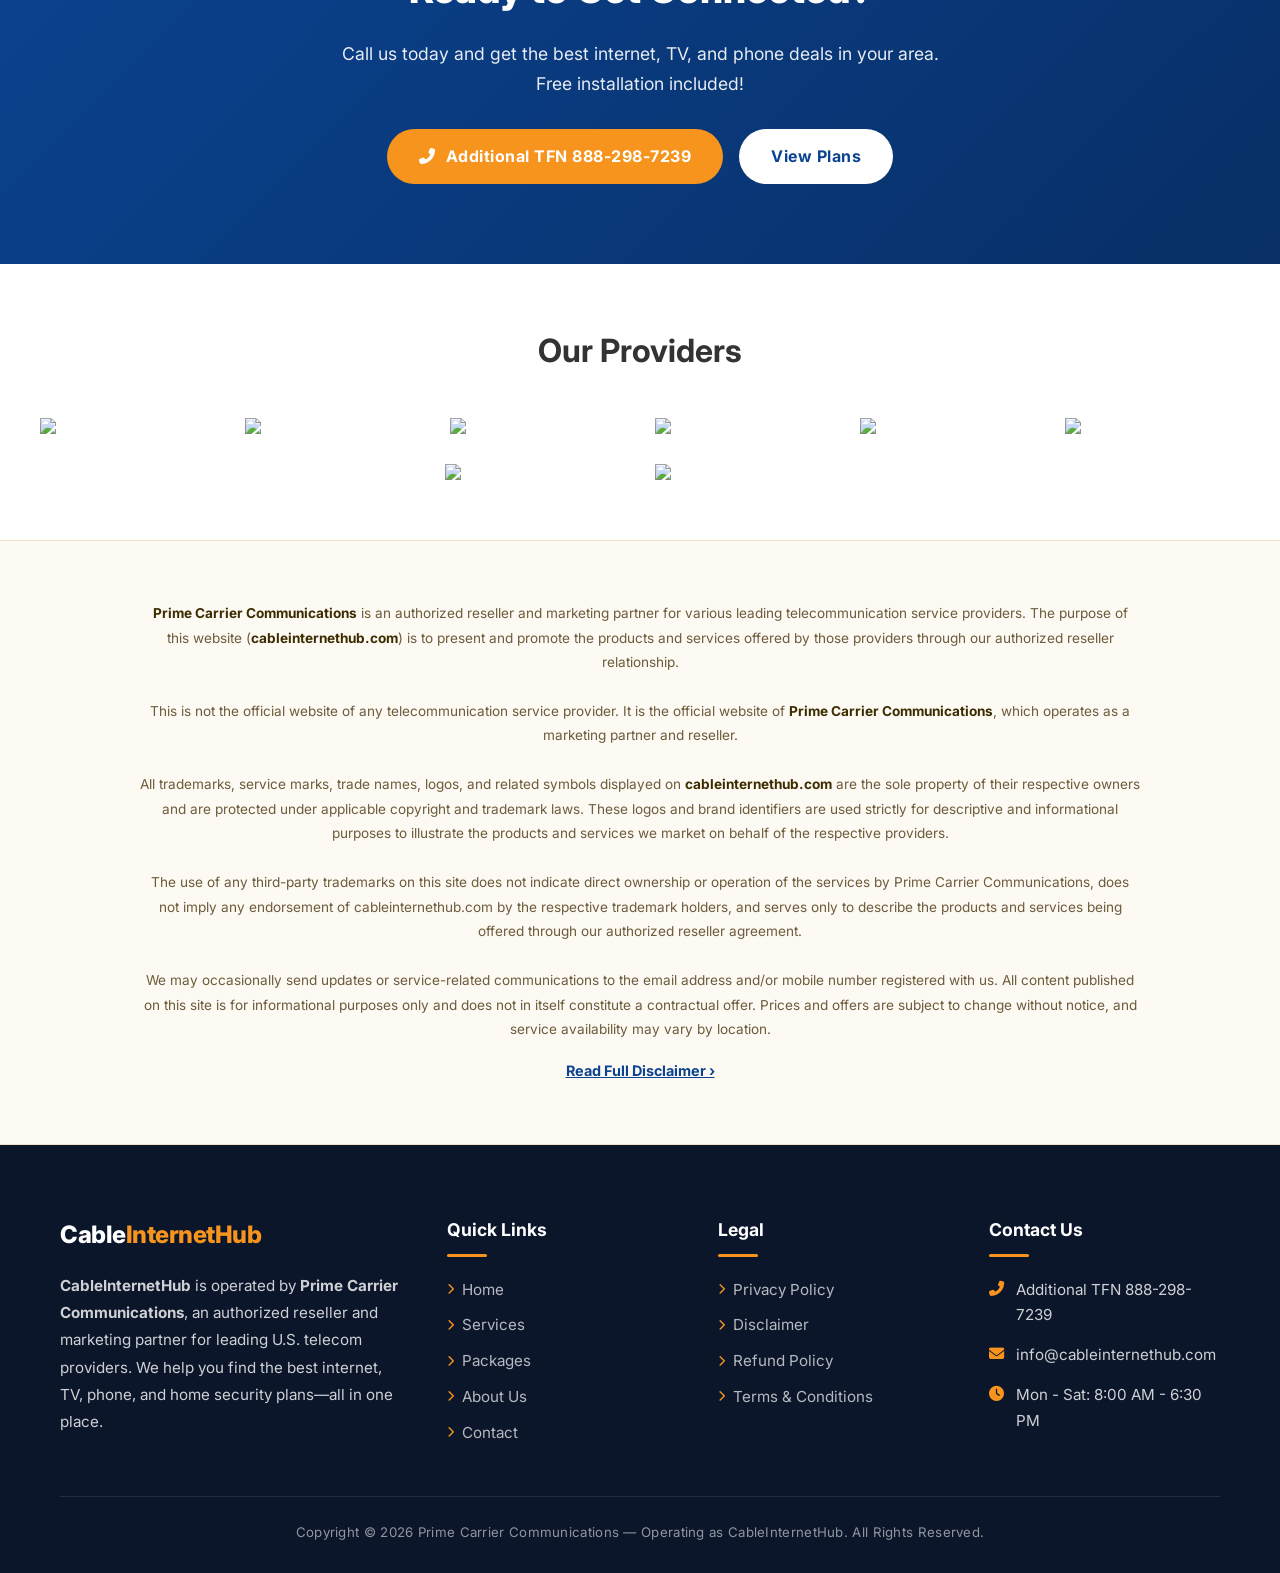
==== commit 1bbc55c5: "Update phone number references to new TFN" ====
--- a/index.html
+++ b/index.html
@@ -76,7 +76,7 @@
                     work, and connect without interruptions.</p>
                 <div style="display: flex; gap: 16px; flex-wrap: wrap;">
                     <a href="tel:+1-224-899-2438" class="btn btn-primary"><i class="fas fa-phone-alt"></i>
-                        (224) 899-2438</a>
+                       Additional TFN 888-298-7239 </a>
                     <a href="#packages" class="btn btn-white">View Packages</a>
                 </div>
             </div>
@@ -94,7 +94,7 @@
                 <div class="info-icon"><i class="fas fa-phone-alt"></i></div>
                 <div class="info-text">
                     <h4>Call Now</h4>
-                    <p><a href="tel:+1-224-899-2438">(224) 899-2438</a></p>
+                    <p><a href="tel:+1-224-899-2438">Additional TFN 888-298-7239</a></p>
                 </div>
             </div>
             <div class="info-item fade-up">
@@ -354,7 +354,7 @@
             </p>
             <div class="cta-buttons">
                 <a href="tel:+1-224-899-2438" class="btn btn-accent"><i class="fas fa-phone-alt"></i>
-                    (224) 899-2438</a>
+                    Additional TFN 888-298-7239</a>
                 <a href="#packages" class="btn btn-white">View Plans</a>
             </div>
         </div>
@@ -491,7 +491,7 @@
                 <div>
                     <h4>Contact Us</h4>
                     <ul class="footer-contact">
-                        <li><i class="fas fa-phone-alt"></i> <a href="tel:+1-224-899-2438">(224) 899-2438</a></li>
+                        <li><i class="fas fa-phone-alt"></i> <a href="tel:+1-224-899-2438">Additional TFN 888-298-7239</a></li>
                         <li><i class="fas fa-envelope"></i> <a
                                 href="mailto:info@cableinternethub.com">info@cableinternethub.com</a></li>
                         <li><i class="fas fa-clock"></i> Mon - Sat: 8:00 AM - 6:30 PM</li>
@@ -512,4 +512,4 @@
     <script src="script.js"></script>
 </body>
 
-</html>+</html>
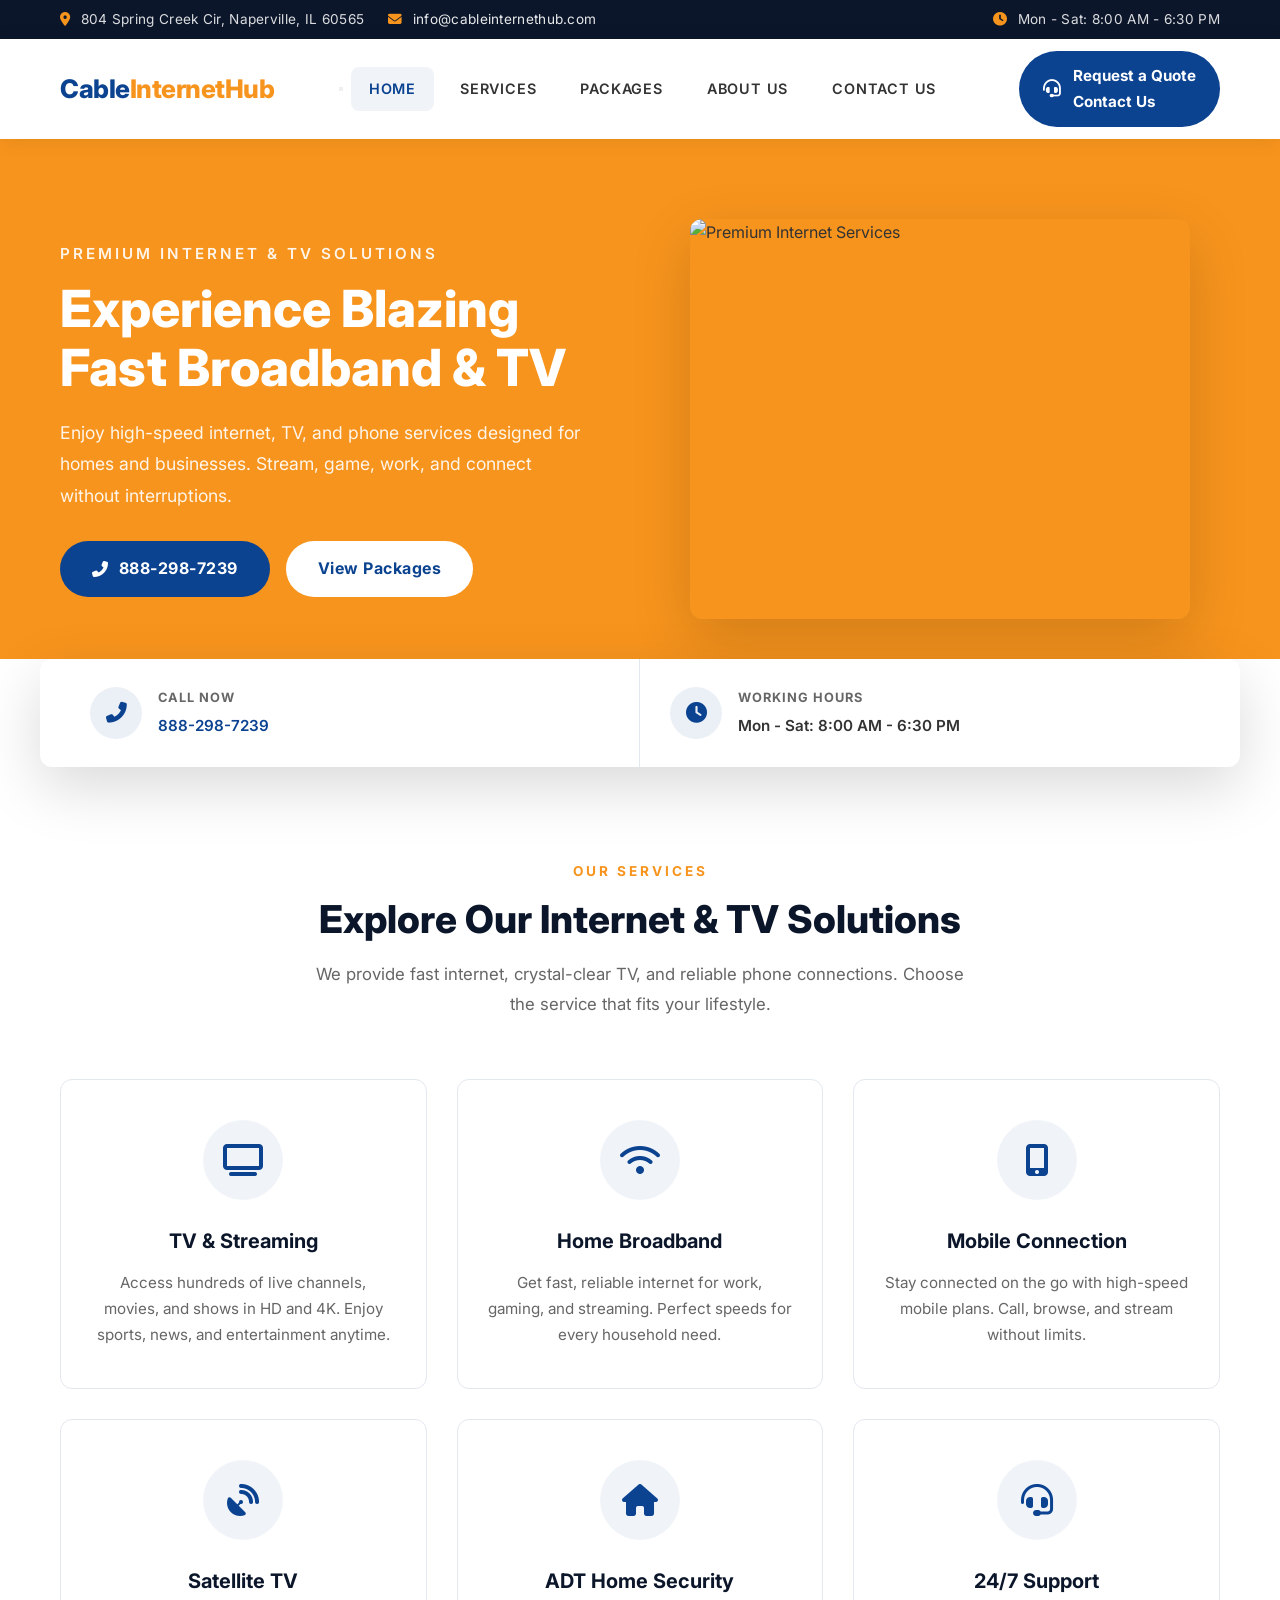
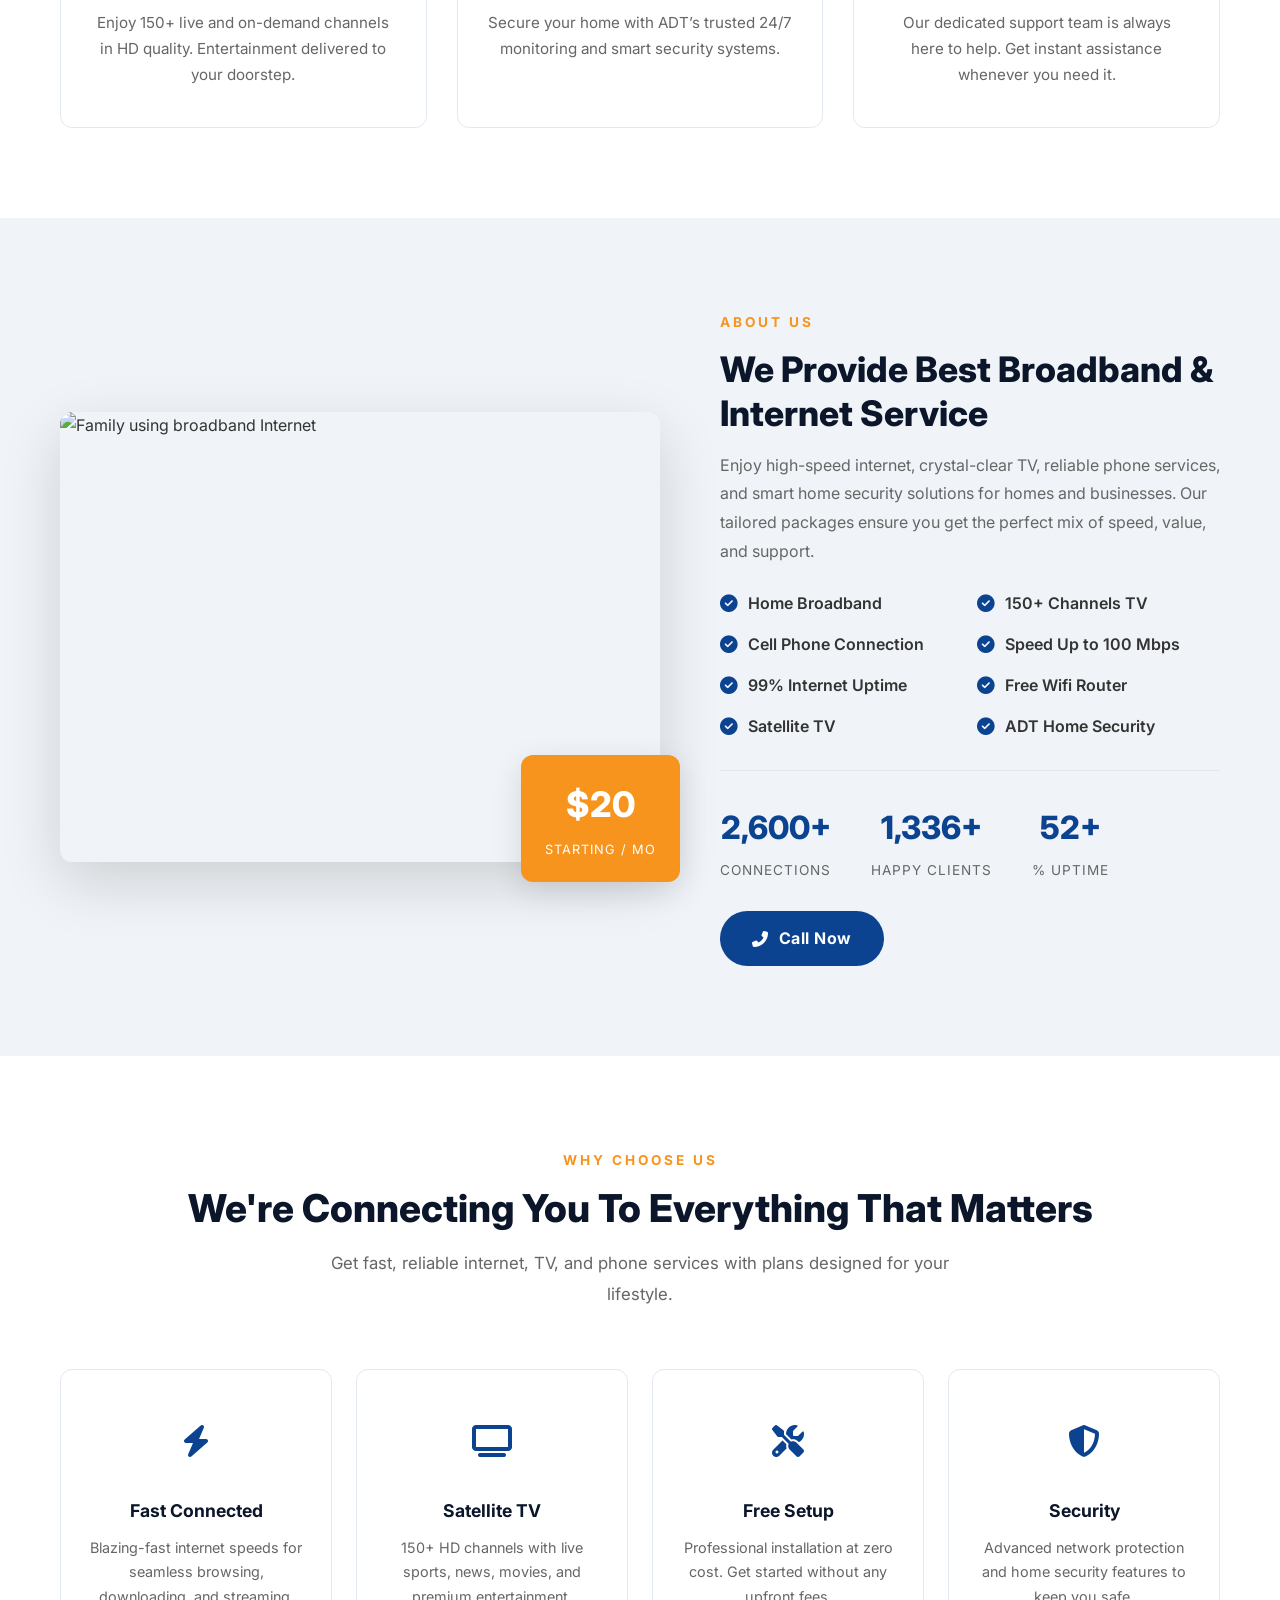
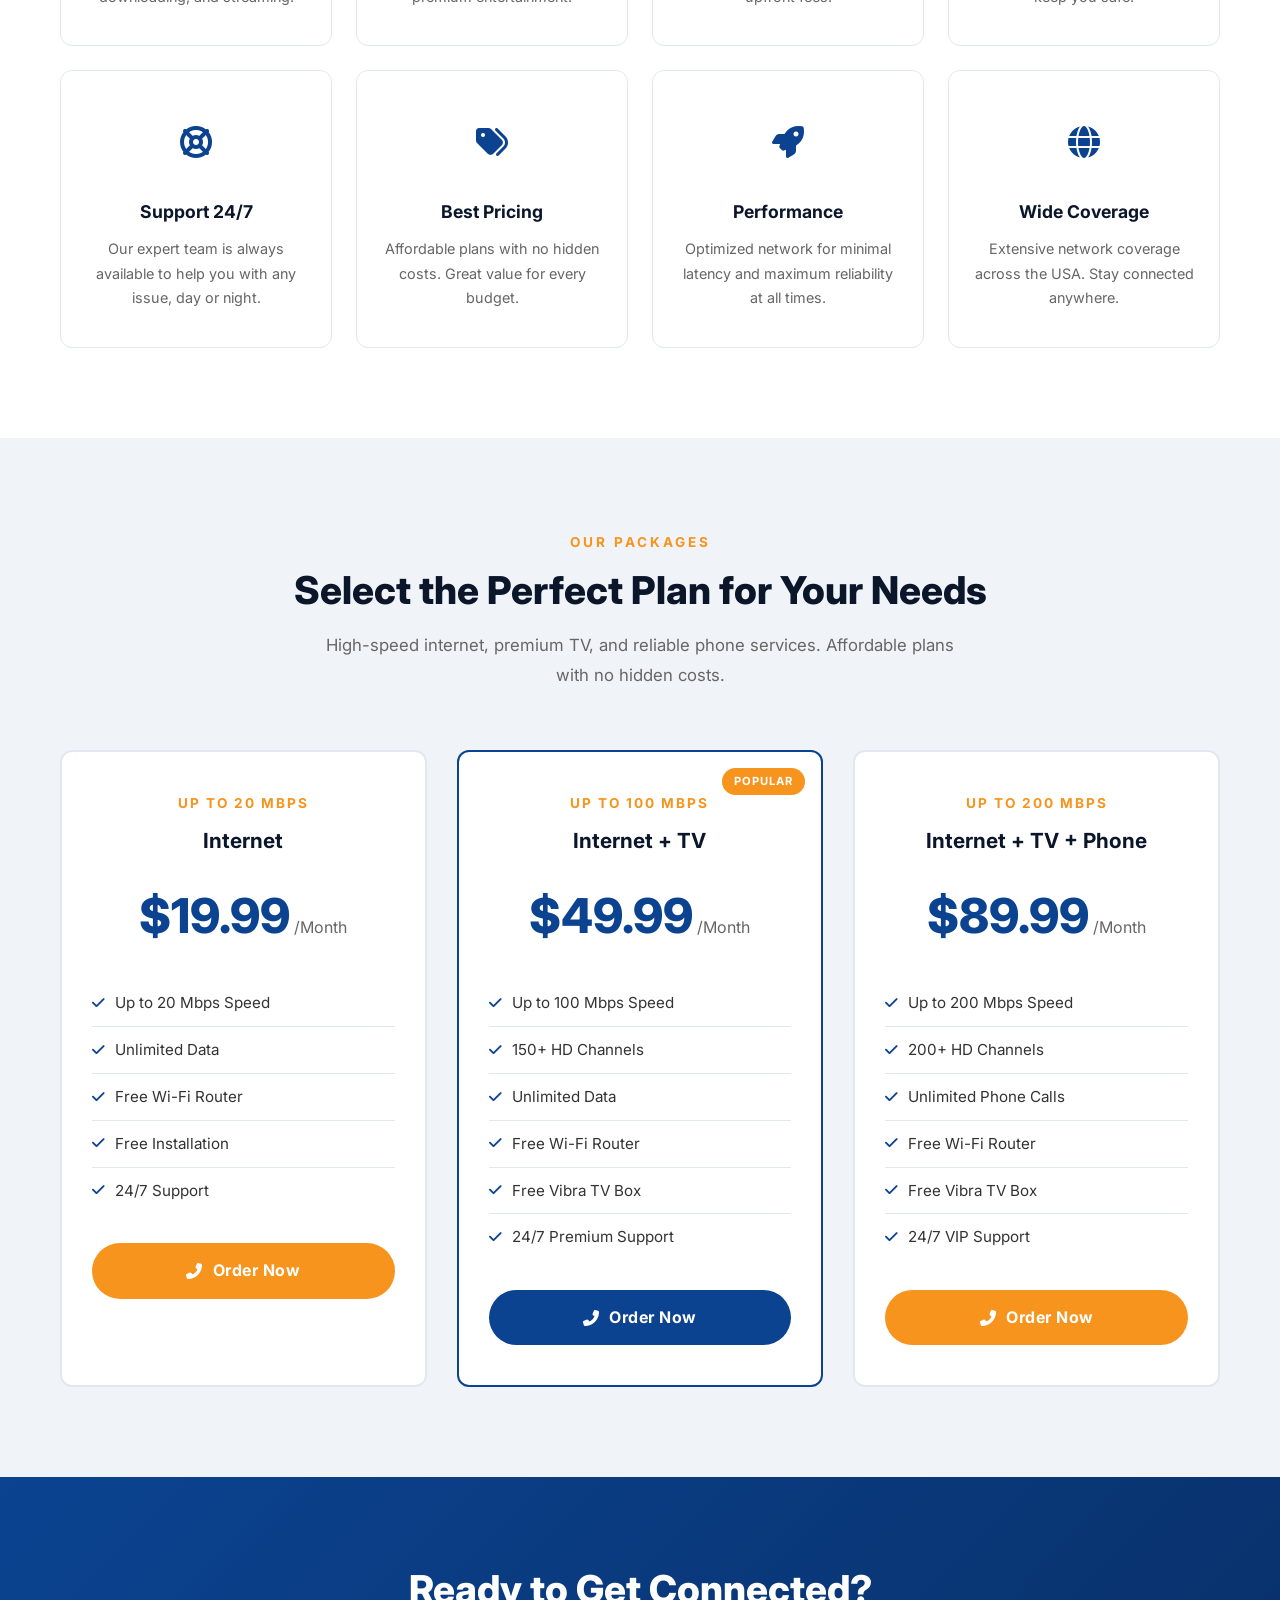
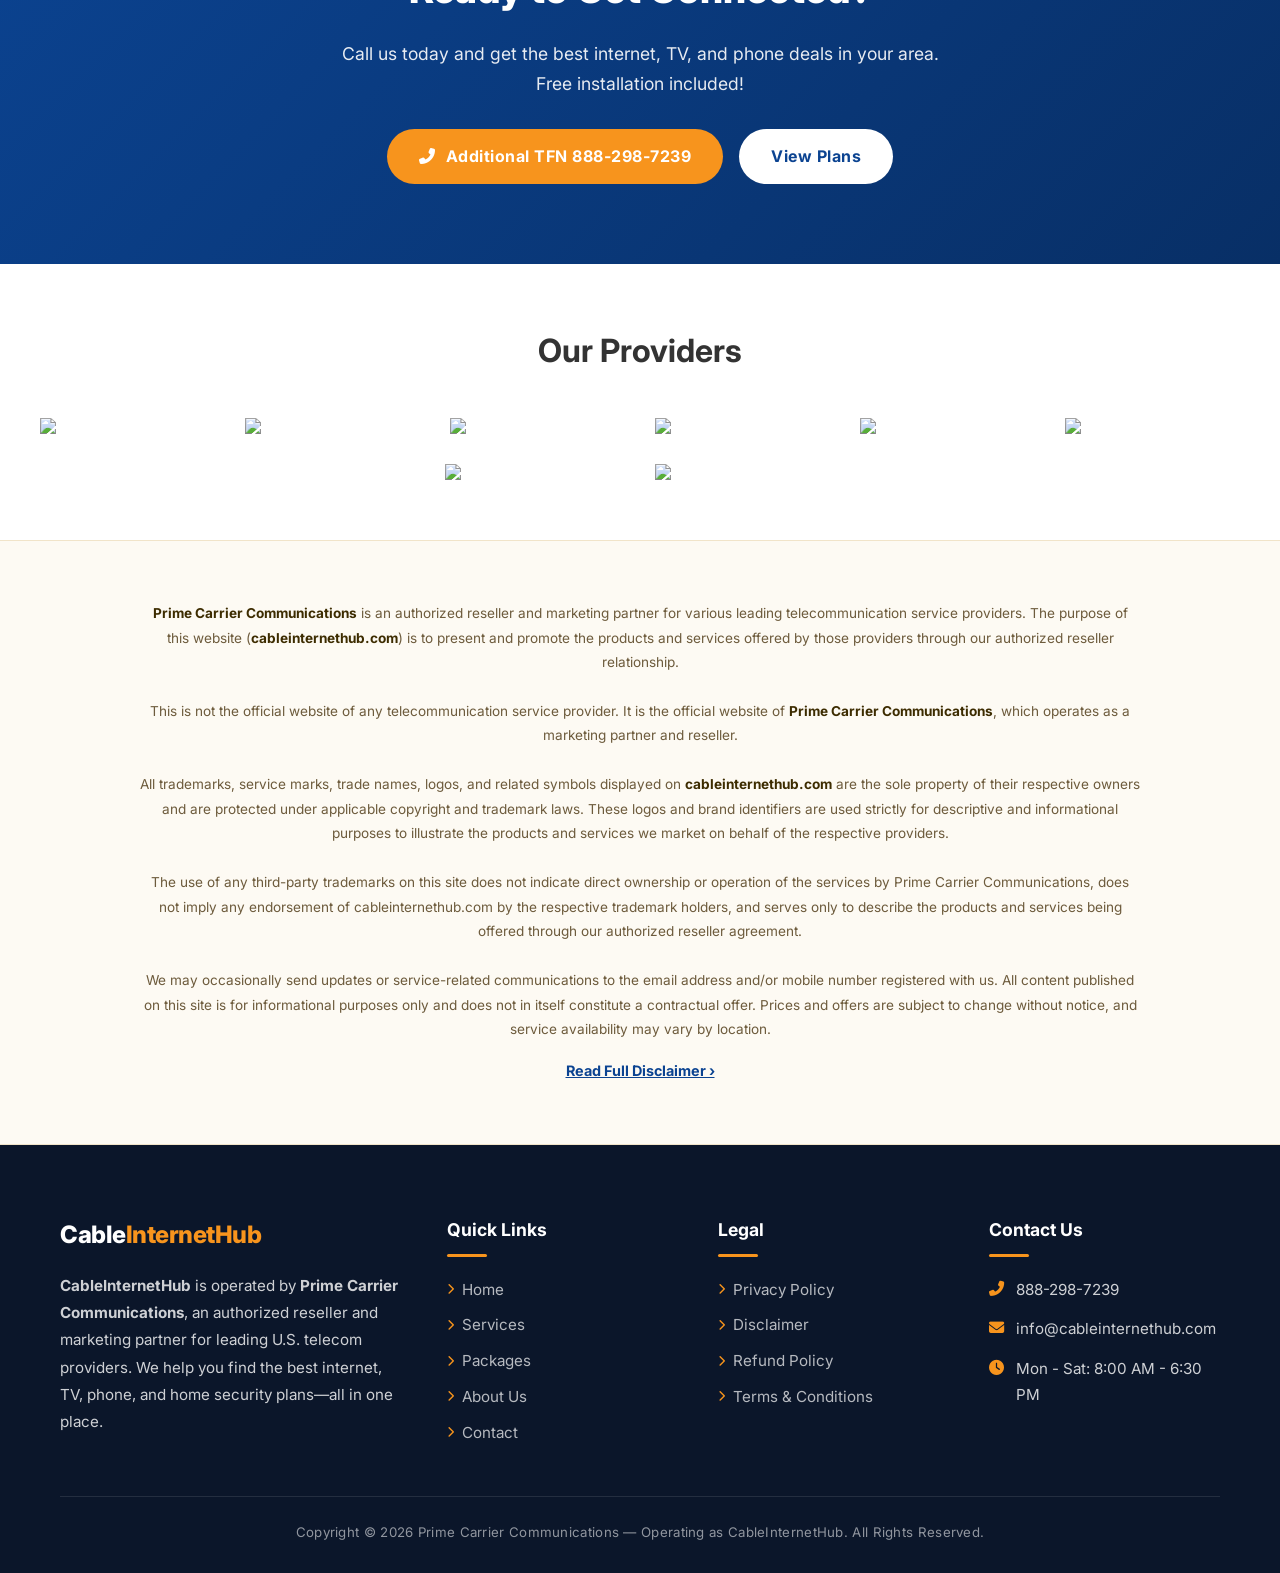
==== commit cead5c8a: "Remove 'Additional TFN' from phone numbers" ====
--- a/index.html
+++ b/index.html
@@ -76,7 +76,7 @@
                     work, and connect without interruptions.</p>
                 <div style="display: flex; gap: 16px; flex-wrap: wrap;">
                     <a href="tel:+1-224-899-2438" class="btn btn-primary"><i class="fas fa-phone-alt"></i>
-                       Additional TFN 888-298-7239 </a>
+                       888-298-7239 </a>
                     <a href="#packages" class="btn btn-white">View Packages</a>
                 </div>
             </div>
@@ -94,7 +94,7 @@
                 <div class="info-icon"><i class="fas fa-phone-alt"></i></div>
                 <div class="info-text">
                     <h4>Call Now</h4>
-                    <p><a href="tel:+1-224-899-2438">Additional TFN 888-298-7239</a></p>
+                    <p><a href="tel:+1-224-899-2438"> 888-298-7239</a></p>
                 </div>
             </div>
             <div class="info-item fade-up">
@@ -491,7 +491,7 @@
                 <div>
                     <h4>Contact Us</h4>
                     <ul class="footer-contact">
-                        <li><i class="fas fa-phone-alt"></i> <a href="tel:+1-224-899-2438">Additional TFN 888-298-7239</a></li>
+                        <li><i class="fas fa-phone-alt"></i> <a href="tel:+1-224-899-2438"> 888-298-7239</a></li>
                         <li><i class="fas fa-envelope"></i> <a
                                 href="mailto:info@cableinternethub.com">info@cableinternethub.com</a></li>
                         <li><i class="fas fa-clock"></i> Mon - Sat: 8:00 AM - 6:30 PM</li>
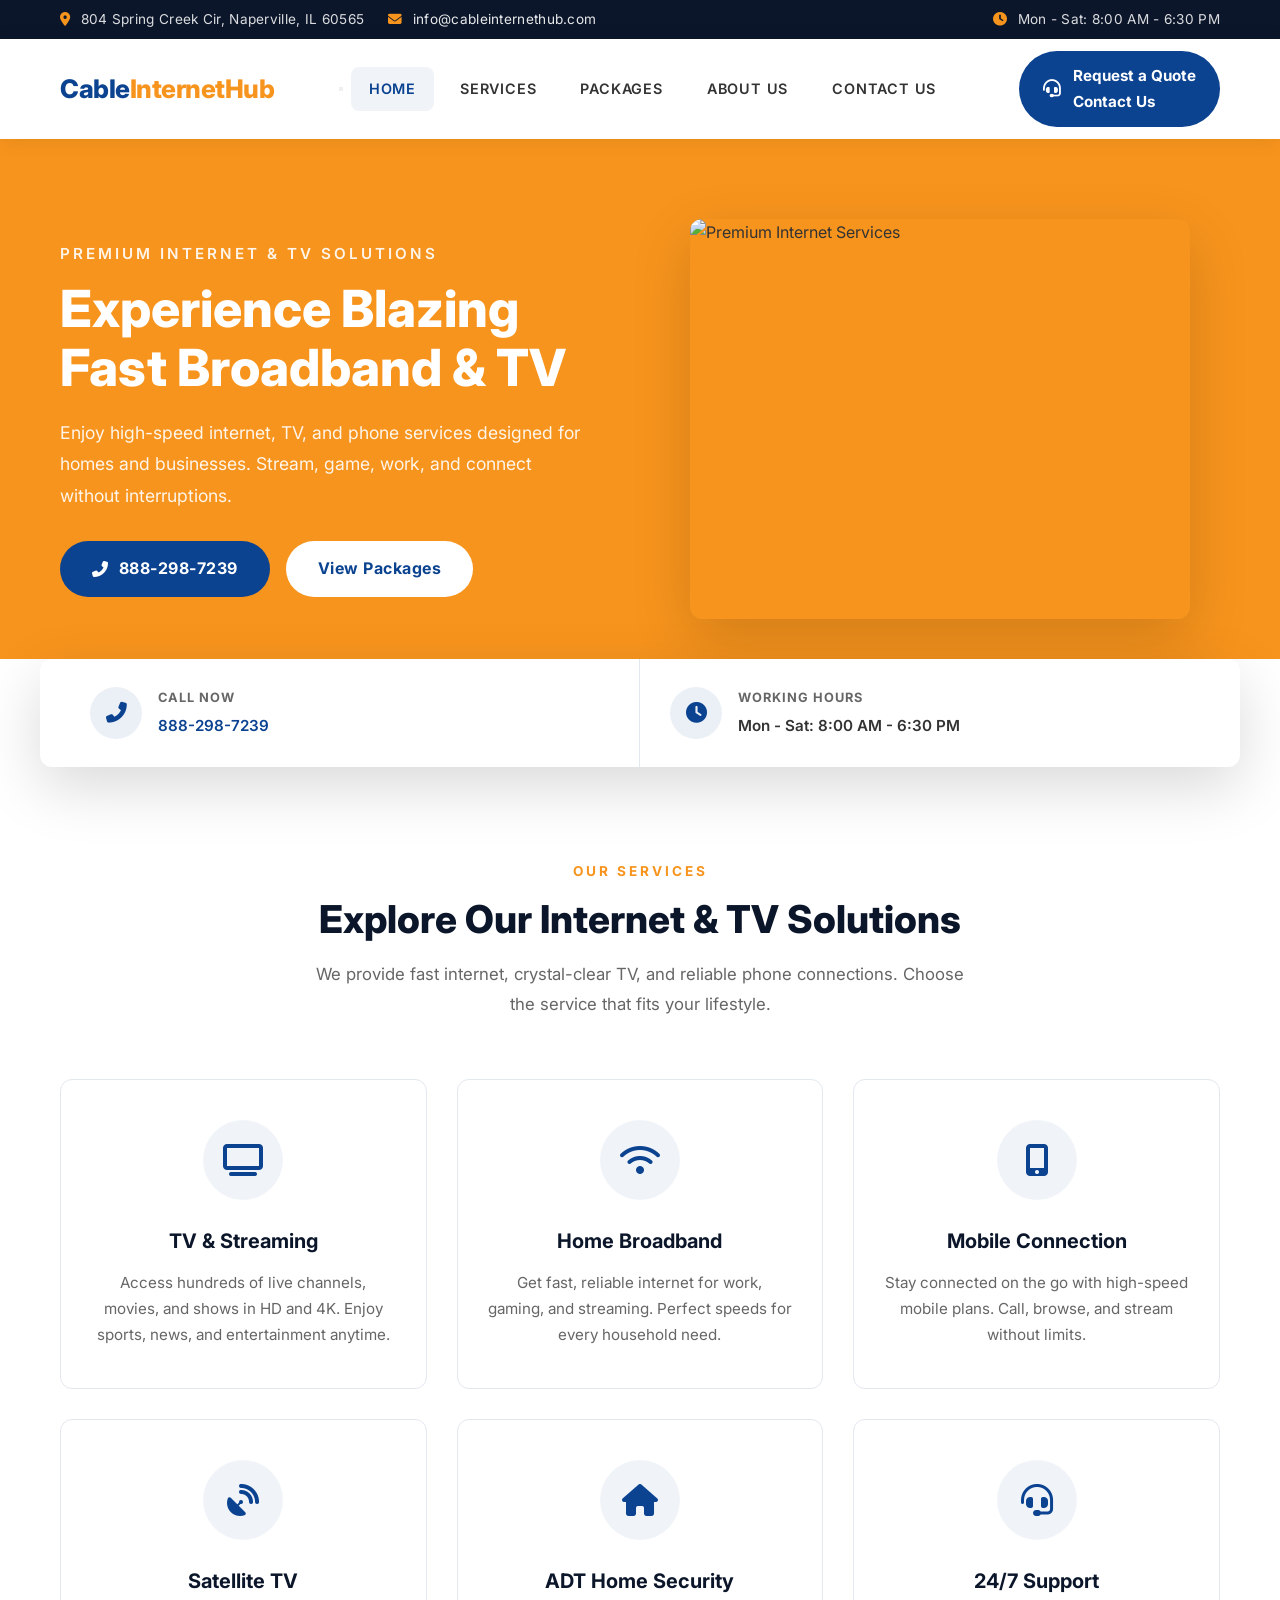
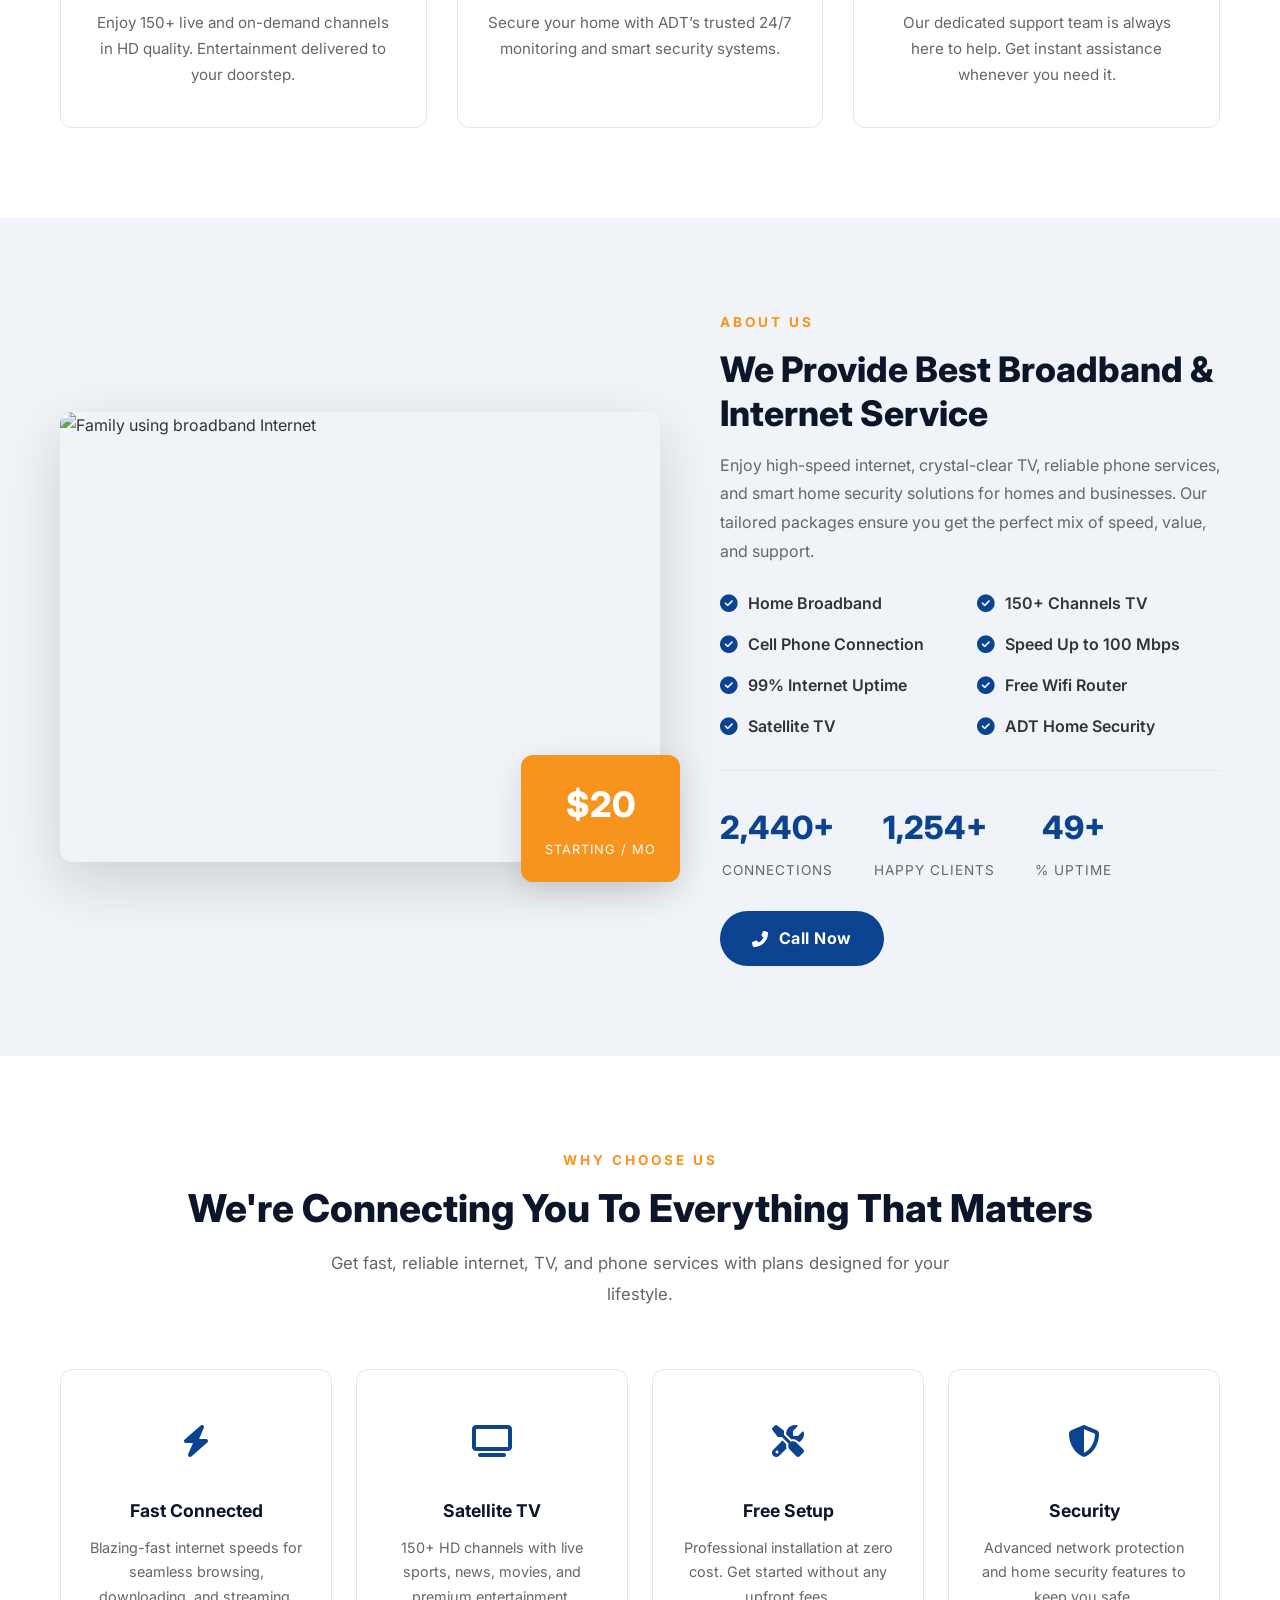
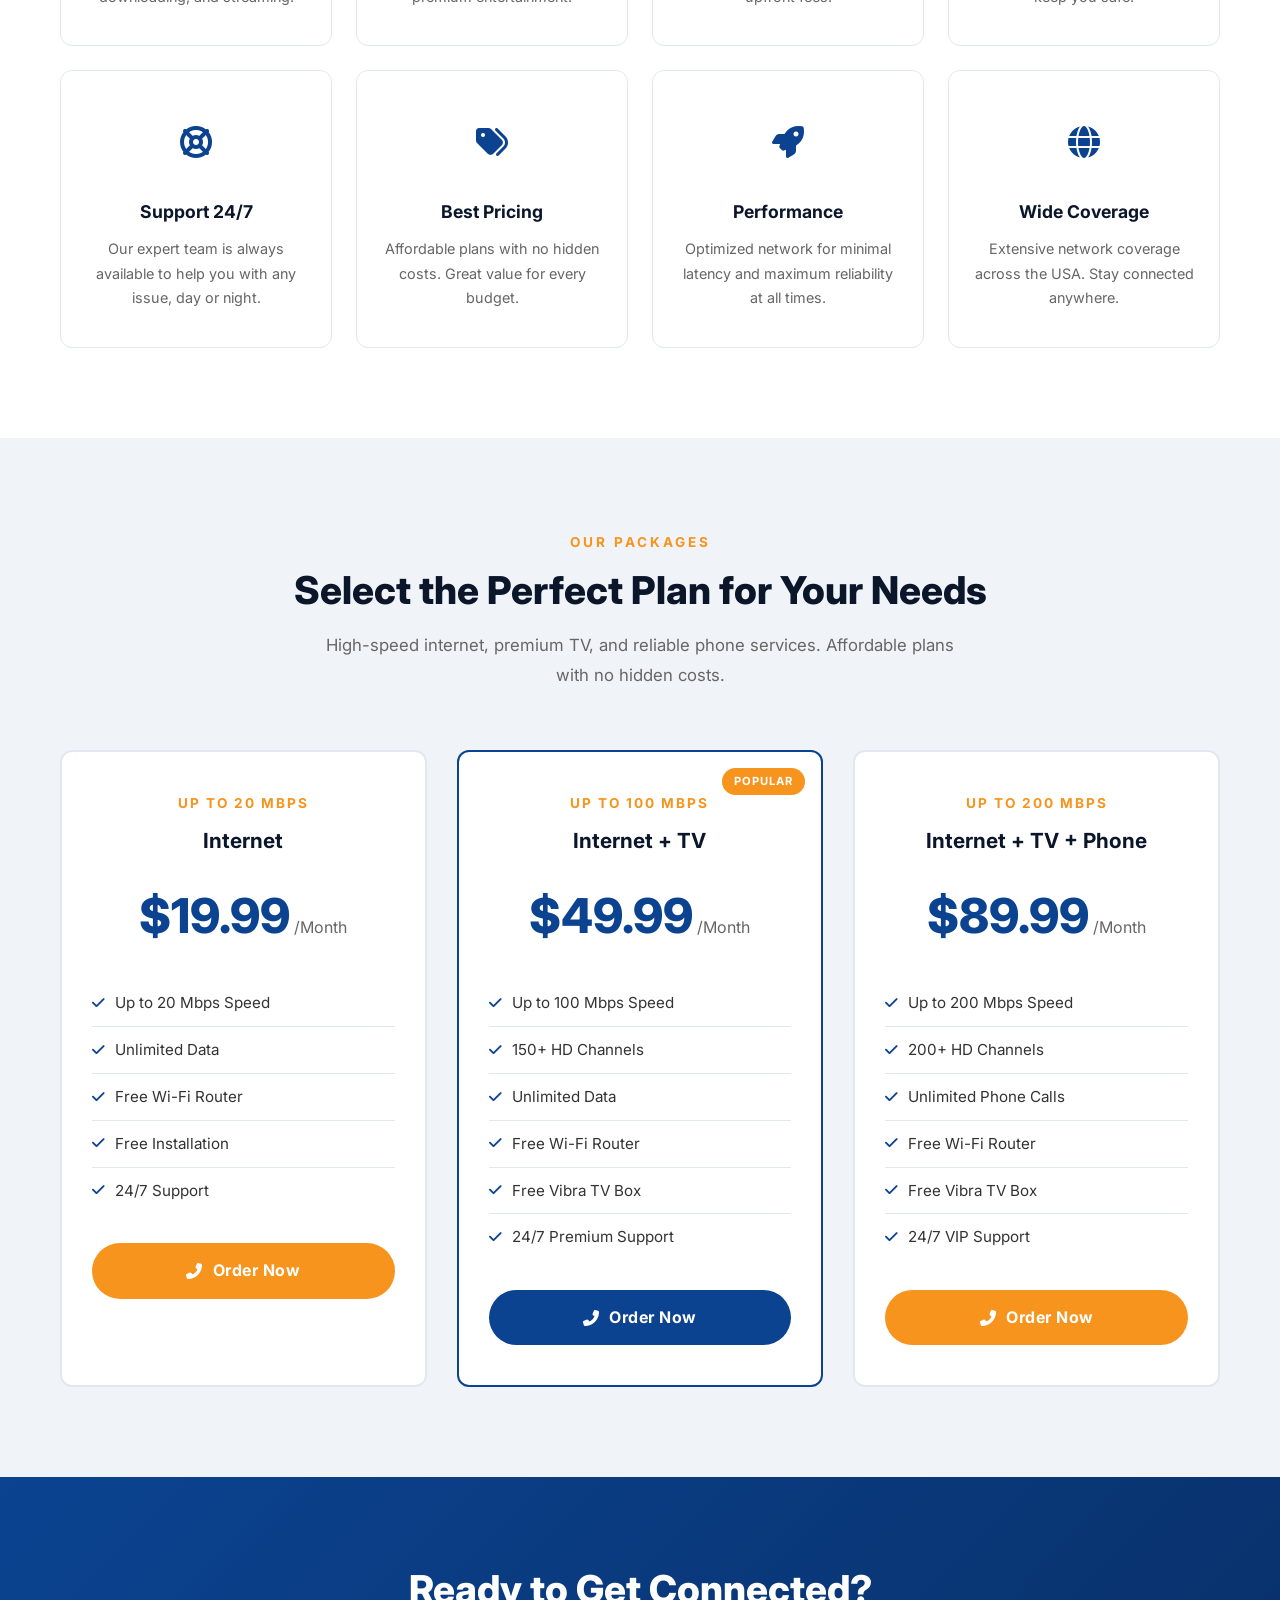
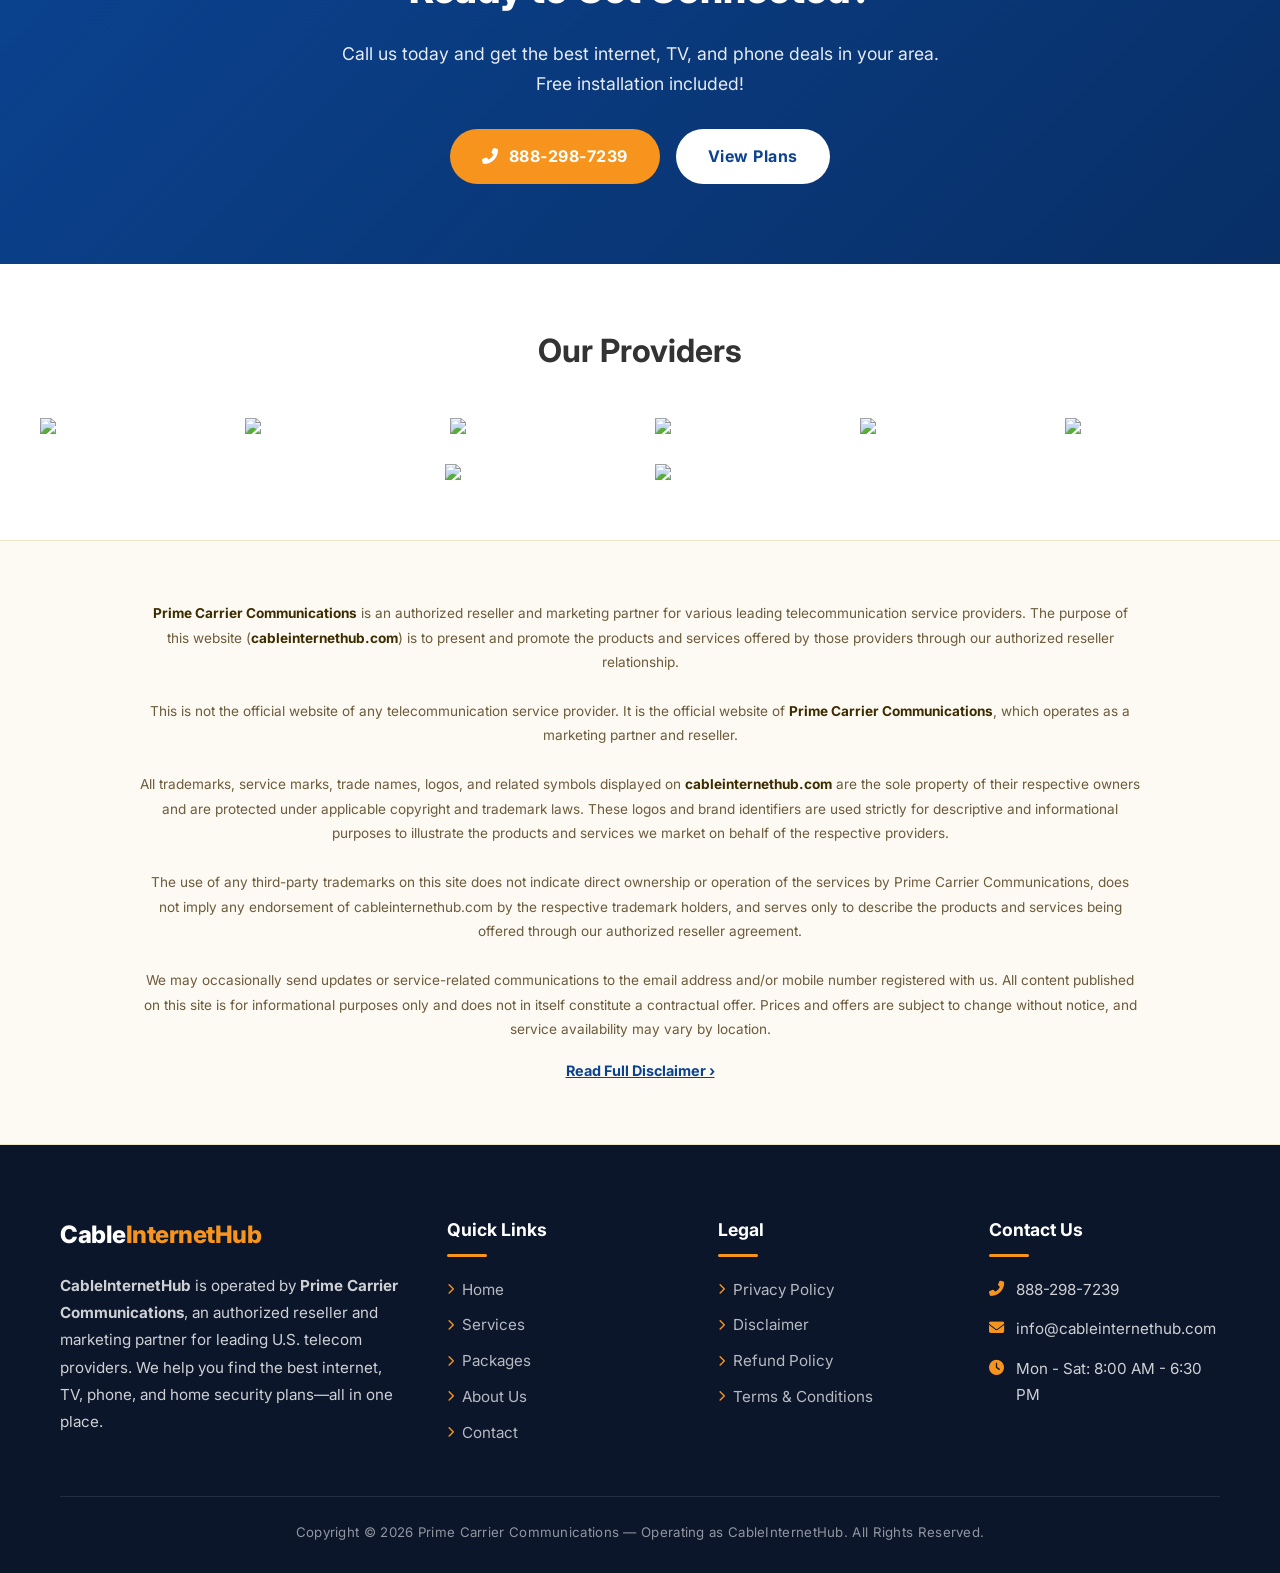
==== commit f0fc03ea: "Update phone number in contact section" ====
--- a/index.html
+++ b/index.html
@@ -354,7 +354,7 @@
             </p>
             <div class="cta-buttons">
                 <a href="tel:+1-224-899-2438" class="btn btn-accent"><i class="fas fa-phone-alt"></i>
-                    Additional TFN 888-298-7239</a>
+                    888-298-7239</a>
                 <a href="#packages" class="btn btn-white">View Plans</a>
             </div>
         </div>
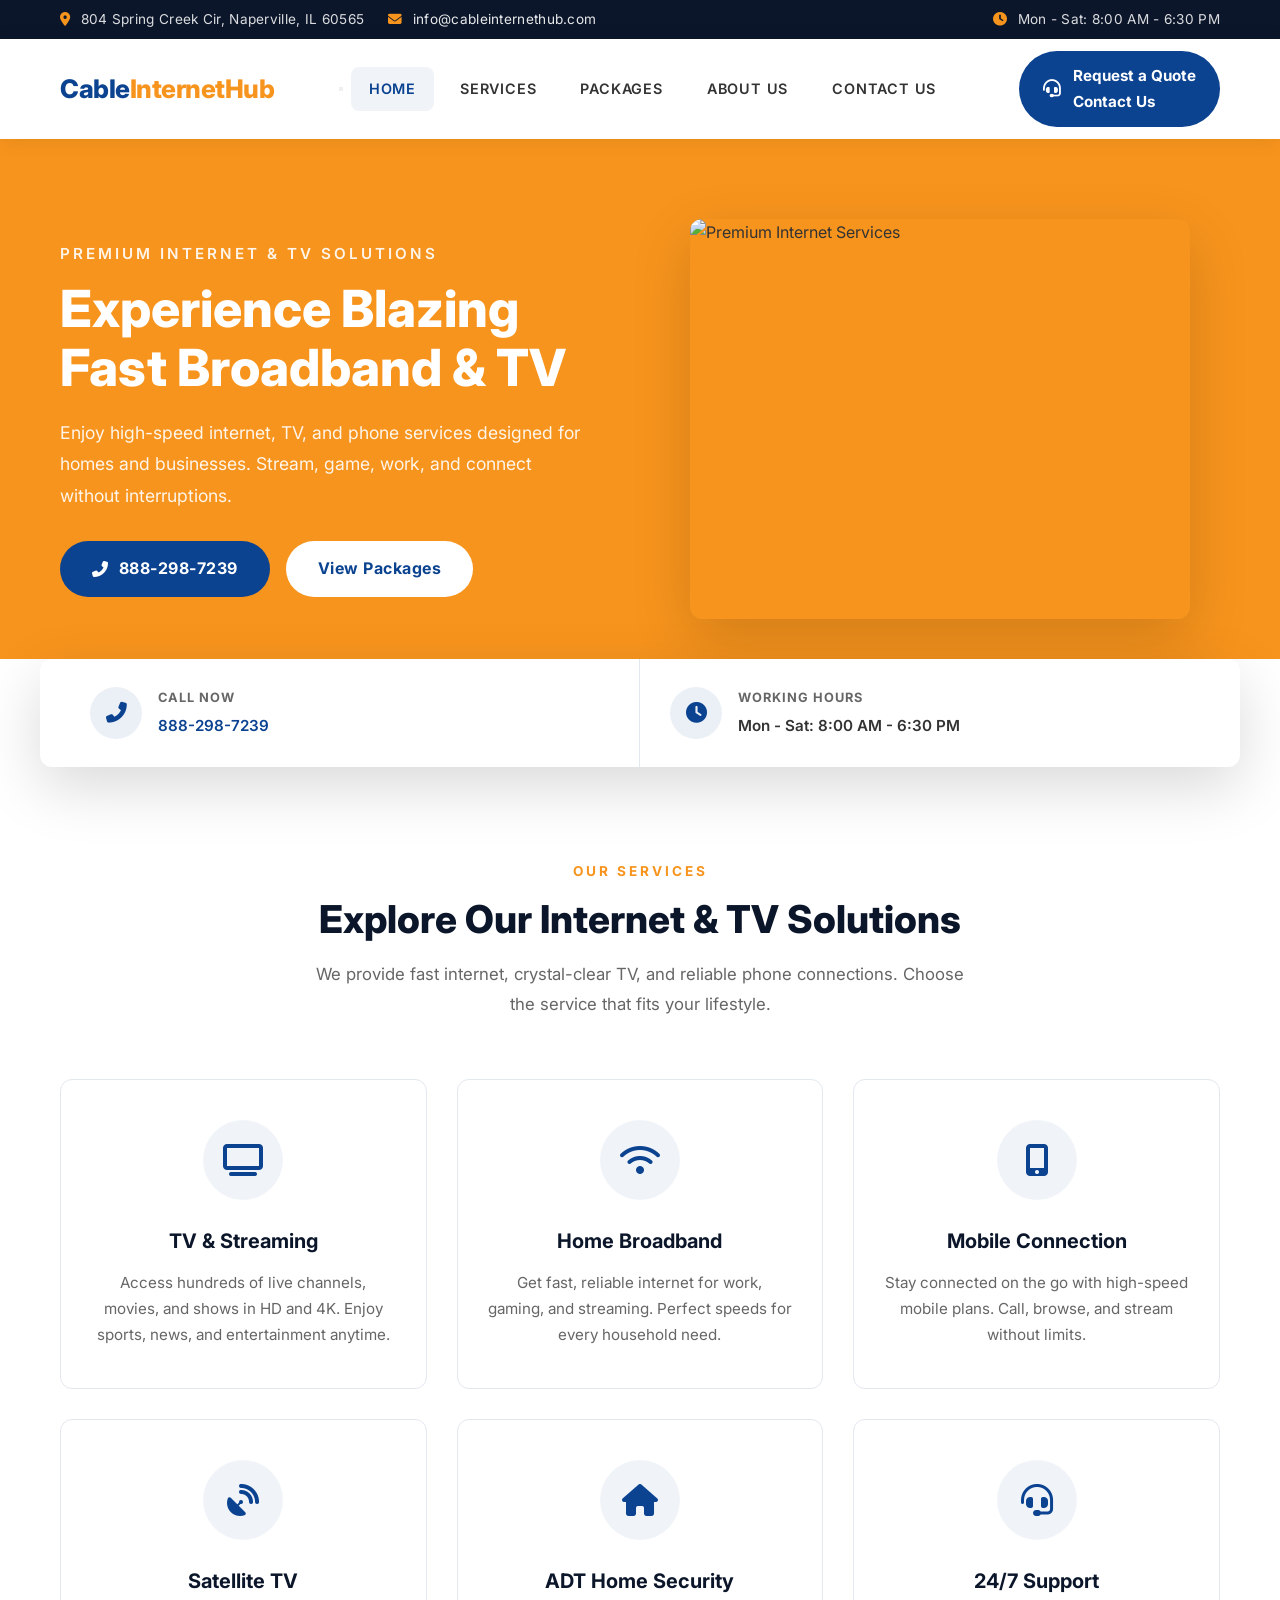
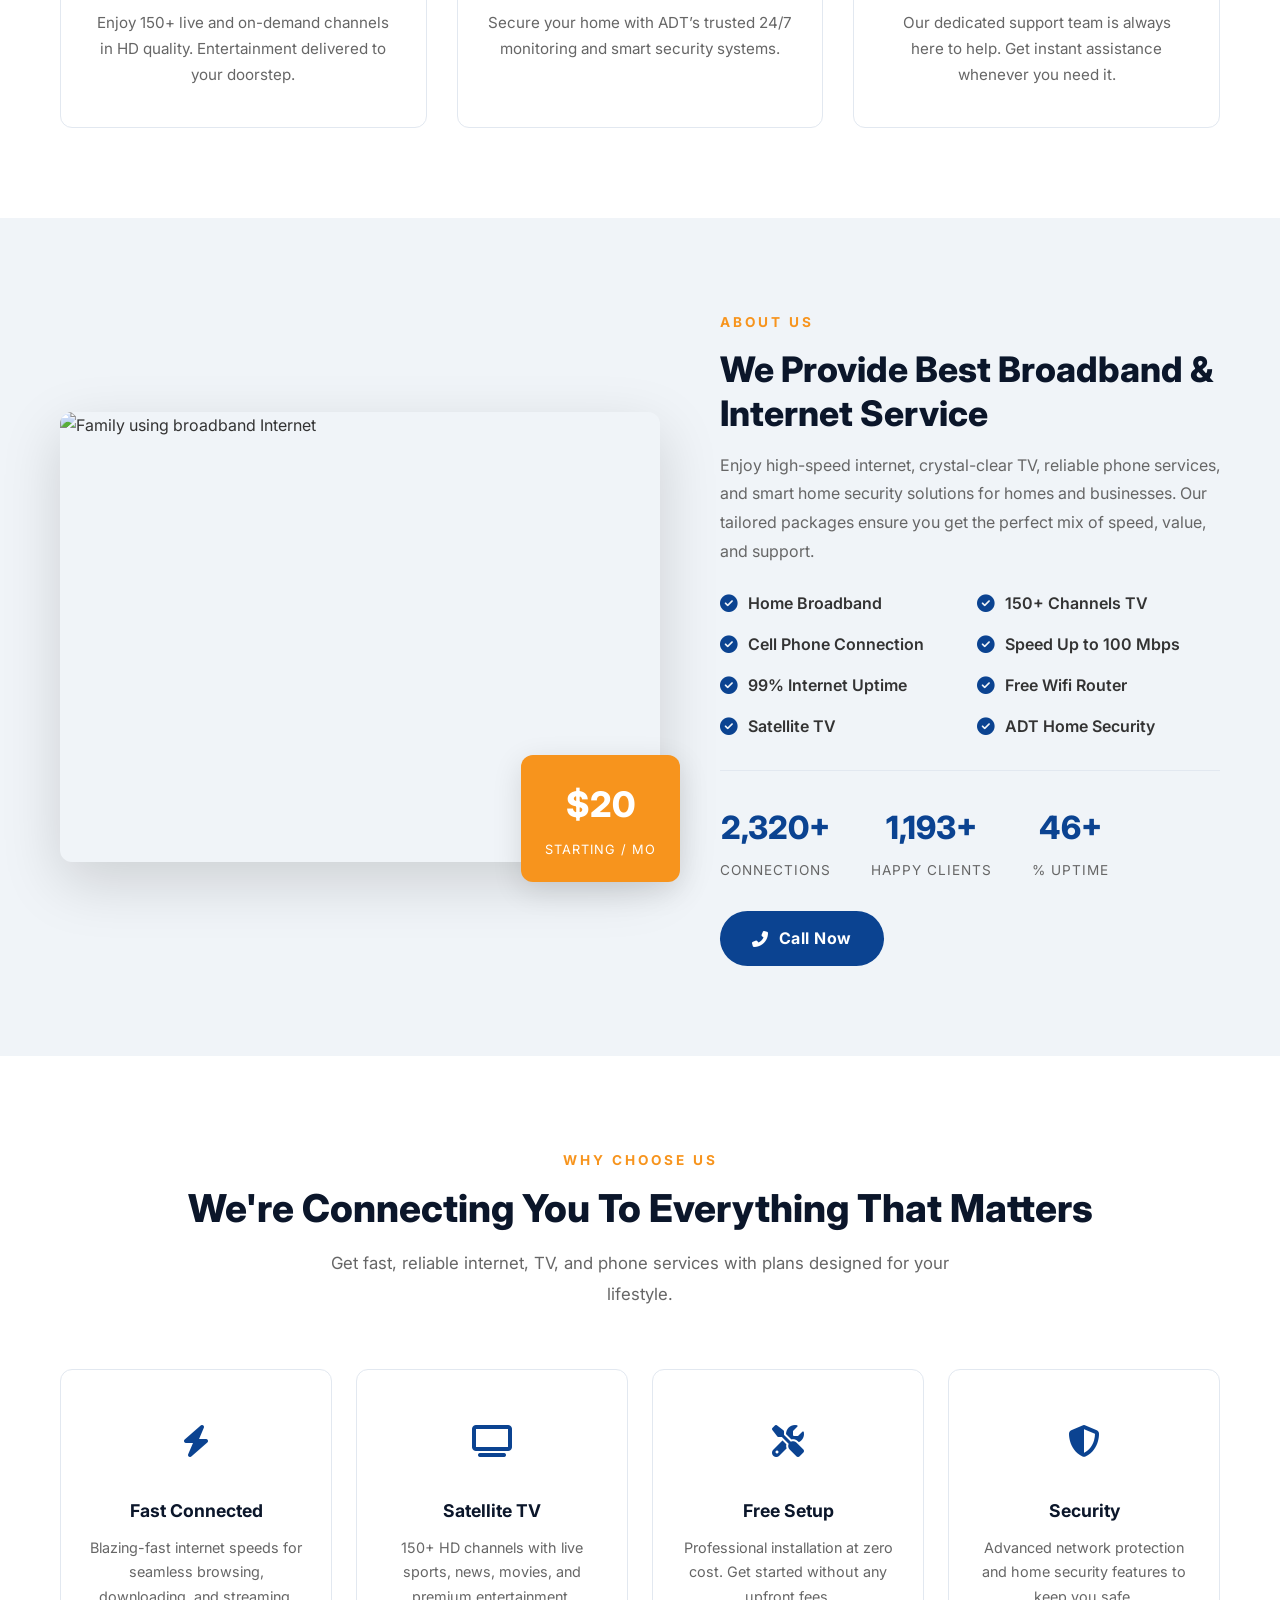
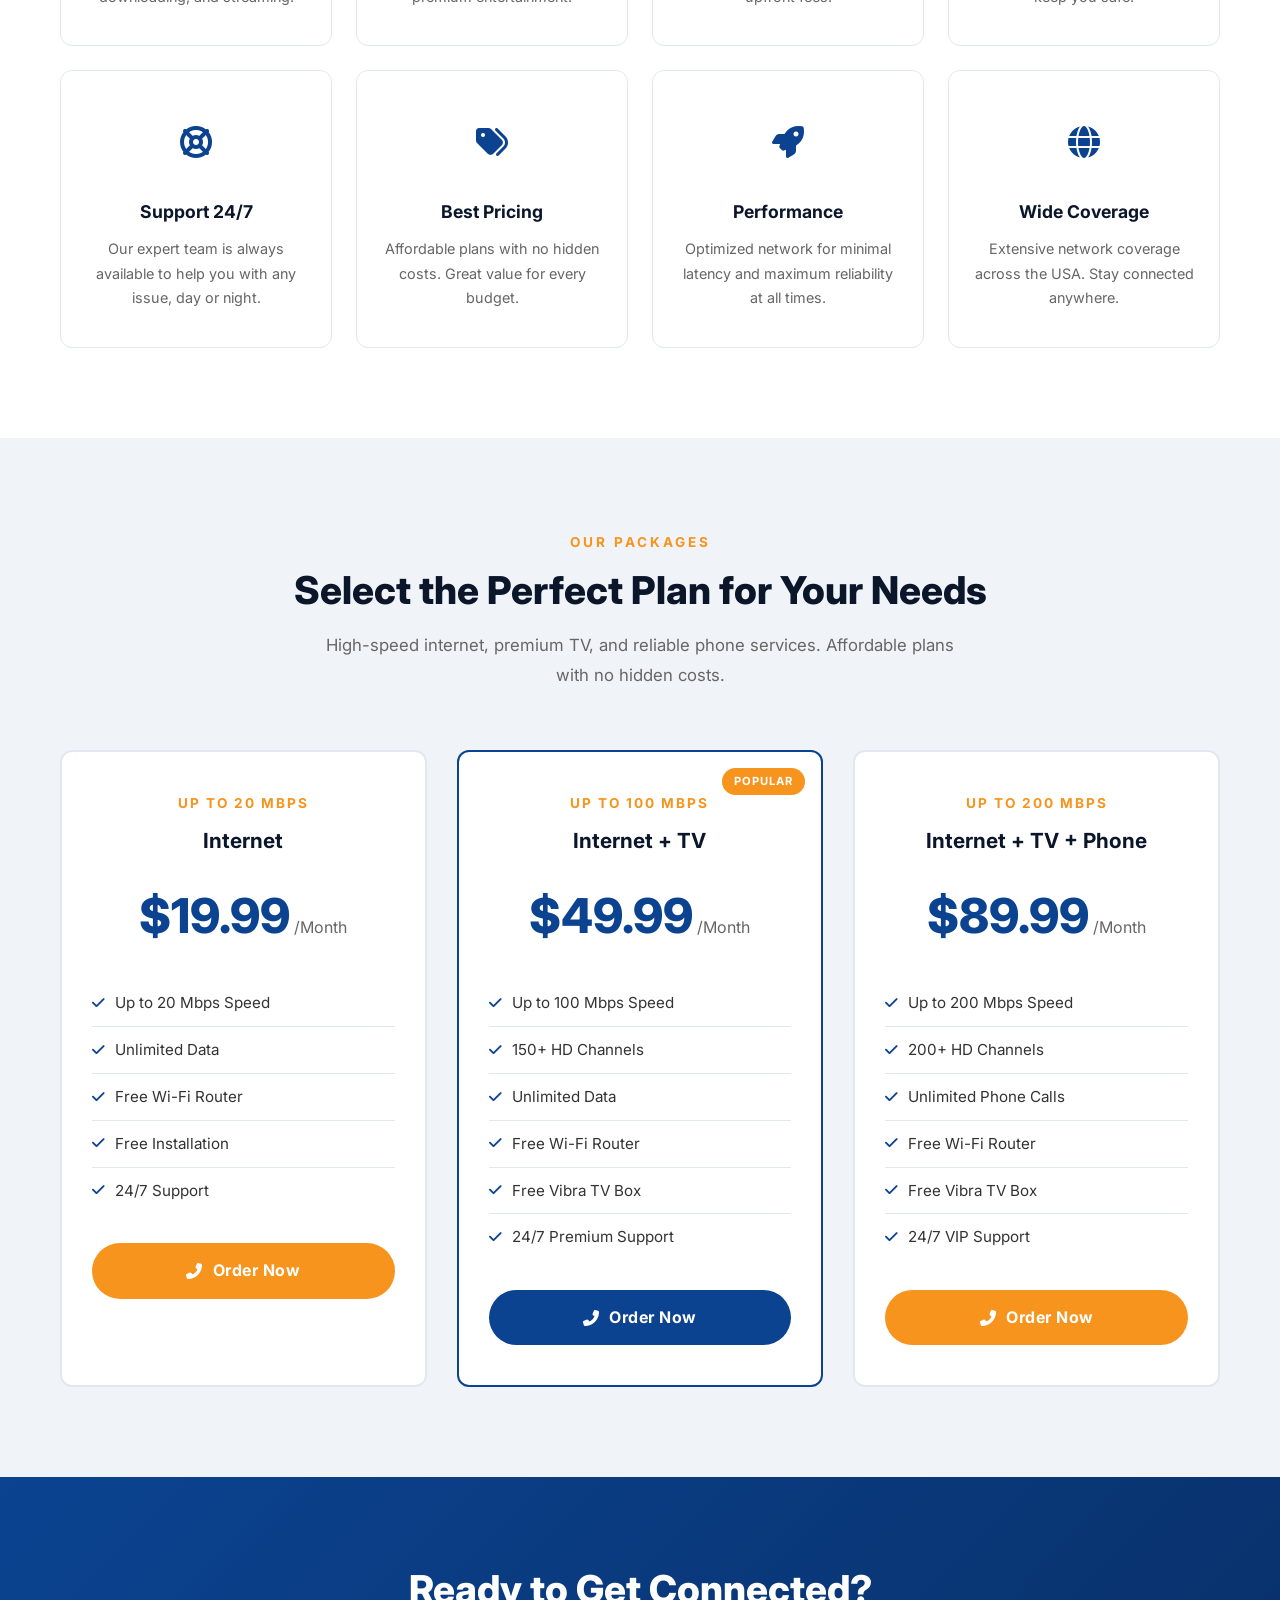
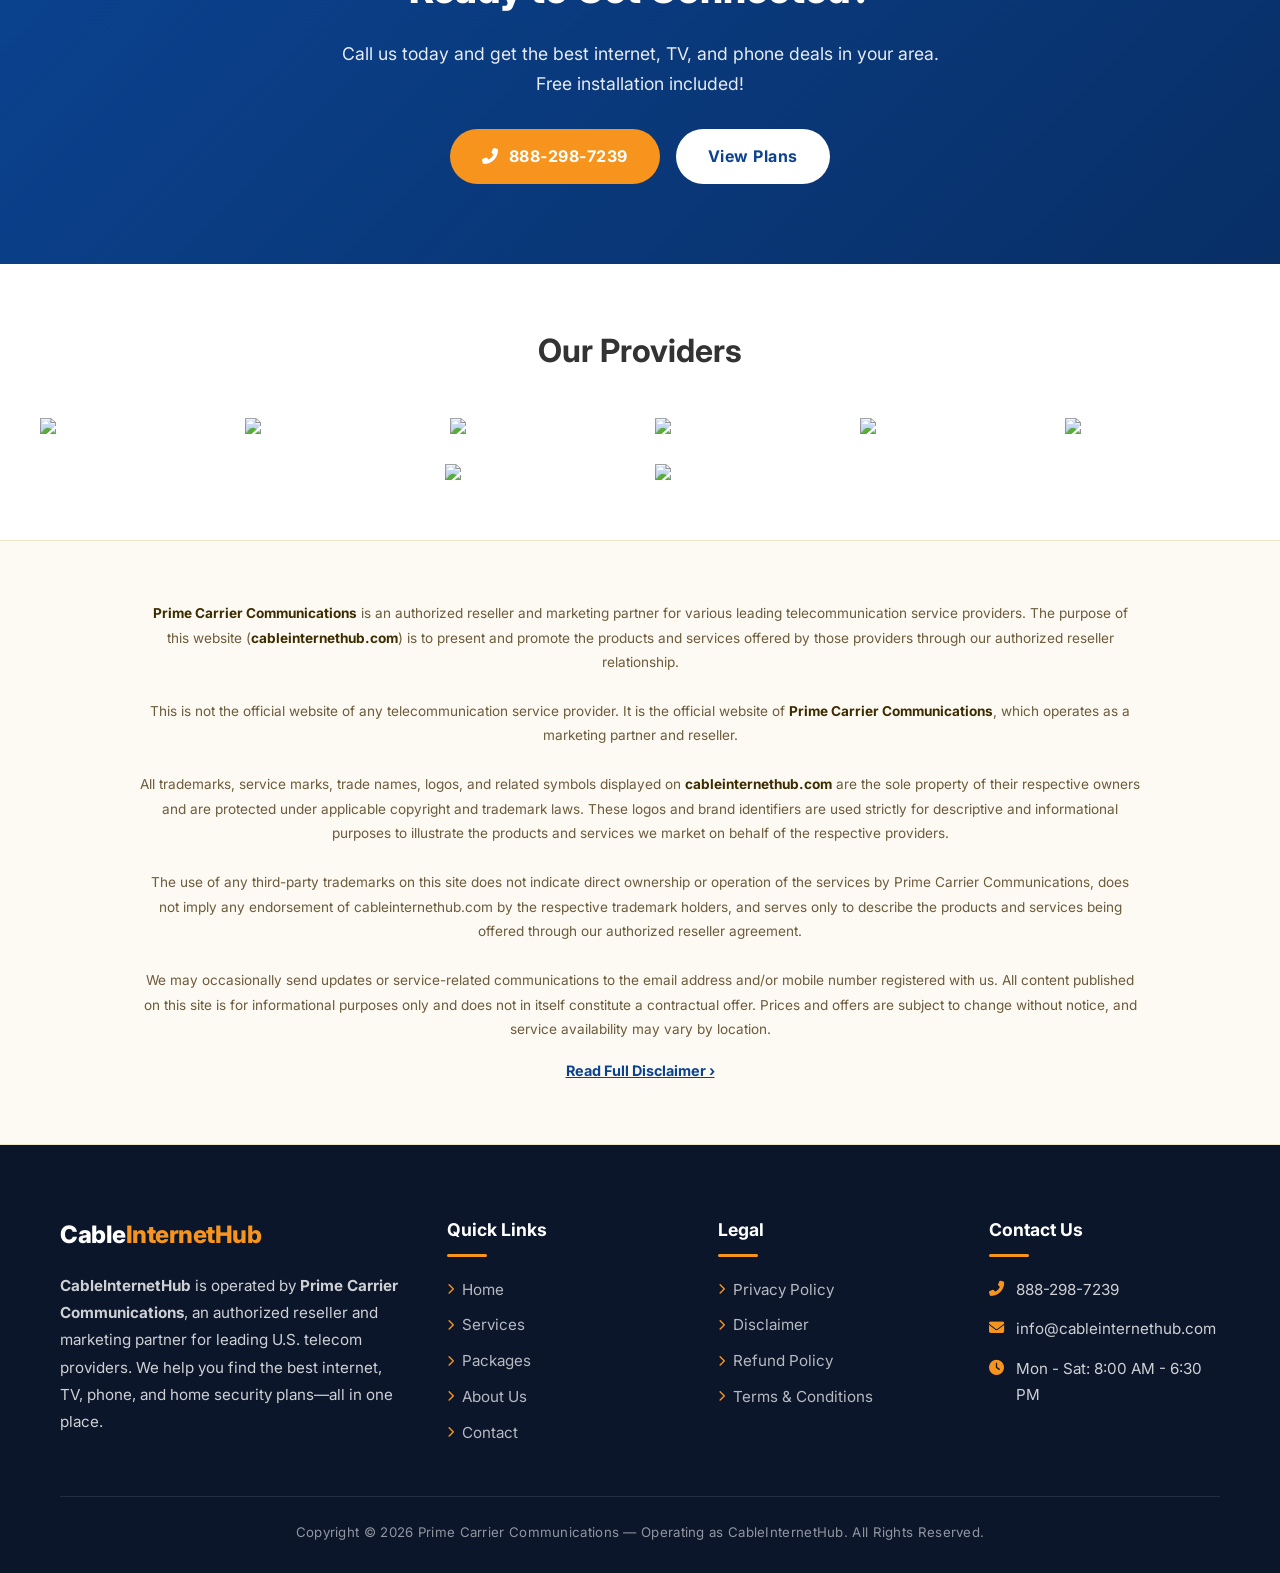
==== commit 389a8ae7: "Update phone number references to new number" ====
--- a/index.html
+++ b/index.html
@@ -75,7 +75,7 @@
                 <p>Enjoy high-speed internet, TV, and phone services designed for homes and businesses. Stream, game,
                     work, and connect without interruptions.</p>
                 <div style="display: flex; gap: 16px; flex-wrap: wrap;">
-                    <a href="tel:+1-224-899-2438" class="btn btn-primary"><i class="fas fa-phone-alt"></i>
+                    <a href="tel:+1-888-298-7239" class="btn btn-primary"><i class="fas fa-phone-alt"></i>
                        888-298-7239 </a>
                     <a href="#packages" class="btn btn-white">View Packages</a>
                 </div>
@@ -94,7 +94,7 @@
                 <div class="info-icon"><i class="fas fa-phone-alt"></i></div>
                 <div class="info-text">
                     <h4>Call Now</h4>
-                    <p><a href="tel:+1-224-899-2438"> 888-298-7239</a></p>
+                    <p><a href="tel:+1-888-298-7239"> 888-298-7239</a></p>
                 </div>
             </div>
             <div class="info-item fade-up">
@@ -211,7 +211,7 @@
                         </div>
                     </div>
 
-                    <a href="tel:+1-224-899-2438" class="btn btn-primary" style="margin-top: 28px;">
+                    <a href="tel:+1-888-298-7239" class="btn btn-primary" style="margin-top: 28px;">
                         <i class="fas fa-phone-alt"></i> Call Now
                     </a>
                 </div>
@@ -298,7 +298,7 @@
                         <li><i class="fas fa-check"></i> Free Installation</li>
                         <li><i class="fas fa-check"></i> 24/7 Support</li>
                     </ul>
-                    <a href="tel:+1-224-899-2438" class="btn btn-accent" style="width: 100%; justify-content: center;">
+                    <a href="tel:+1-888-298-7239" class="btn btn-accent" style="width: 100%; justify-content: center;">
                         <i class="fas fa-phone-alt"></i> Order Now
                     </a>
                 </div>
@@ -318,7 +318,7 @@
                         <li><i class="fas fa-check"></i> Free Vibra TV Box</li>
                         <li><i class="fas fa-check"></i> 24/7 Premium Support</li>
                     </ul>
-                    <a href="tel:+1-224-899-2438" class="btn btn-primary" style="width: 100%; justify-content: center;">
+                    <a href="tel:+1-888-298-7239" class="btn btn-primary" style="width: 100%; justify-content: center;">
                         <i class="fas fa-phone-alt"></i> Order Now
                     </a>
                 </div>
@@ -338,7 +338,7 @@
                         <li><i class="fas fa-check"></i> Free Vibra TV Box</li>
                         <li><i class="fas fa-check"></i> 24/7 VIP Support</li>
                     </ul>
-                    <a href="tel:+1-224-899-2438" class="btn btn-accent" style="width: 100%; justify-content: center;">
+                    <a href="tel:+1-888-298-7239" class="btn btn-accent" style="width: 100%; justify-content: center;">
                         <i class="fas fa-phone-alt"></i> Order Now
                     </a>
                 </div>
@@ -353,7 +353,7 @@
             <p>Call us today and get the best internet, TV, and phone deals in your area. Free installation included!
             </p>
             <div class="cta-buttons">
-                <a href="tel:+1-224-899-2438" class="btn btn-accent"><i class="fas fa-phone-alt"></i>
+                <a href="tel:+1-888-298-7239" class="btn btn-accent"><i class="fas fa-phone-alt"></i>
                     888-298-7239</a>
                 <a href="#packages" class="btn btn-white">View Plans</a>
             </div>
@@ -491,7 +491,7 @@
                 <div>
                     <h4>Contact Us</h4>
                     <ul class="footer-contact">
-                        <li><i class="fas fa-phone-alt"></i> <a href="tel:+1-224-899-2438"> 888-298-7239</a></li>
+                        <li><i class="fas fa-phone-alt"></i> <a href="tel:+1-888-298-7239"> 888-298-7239</a></li>
                         <li><i class="fas fa-envelope"></i> <a
                                 href="mailto:info@cableinternethub.com">info@cableinternethub.com</a></li>
                         <li><i class="fas fa-clock"></i> Mon - Sat: 8:00 AM - 6:30 PM</li>
